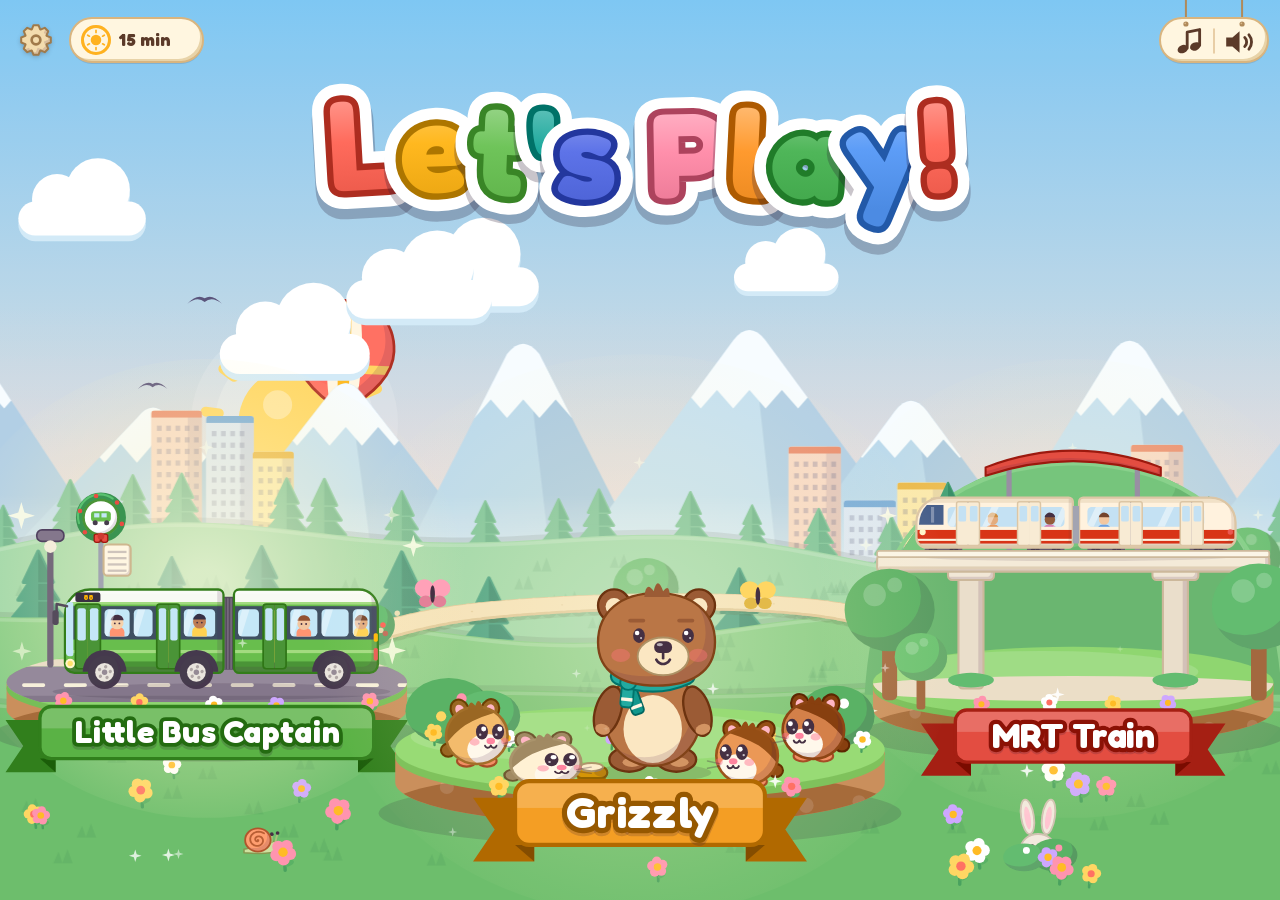
==== index.html @ 21681ef3 "Hub: version number and What's new in the grown-up settings, an Updating note while a new version do" ====
<!DOCTYPE html>
<html lang="en">
<head>
<meta charset="UTF-8">
<meta name="viewport" content="width=device-width, initial-scale=1, maximum-scale=1, user-scalable=no, viewport-fit=cover">
<title>Let's Play!</title>
<meta name="theme-color" content="#4fb1ea">
<meta name="apple-mobile-web-app-capable" content="yes">
<meta name="mobile-web-app-capable" content="yes">
<meta name="apple-mobile-web-app-title" content="Let's Play">
<link rel="icon" href="icons/favicon-32.png">
<link rel="apple-touch-icon" href="icons/apple-touch-icon.png">
<link rel="manifest" href="manifest.webmanifest">
<style>
  /* Fredoka (c) The Fredoka Project Authors, SIL Open Font License 1.1 (https://openfontlicense.org). Latin subset, built in so the hub needs no other files. */
  @font-face { font-family: "Fredoka"; font-weight: 300 700; font-style: normal; font-display: block; src: url([data-uri]) format("woff2"); }
  :root {
    color-scheme: light;
    --sat: env(safe-area-inset-top, 0px); --sar: env(safe-area-inset-right, 0px);
    --sab: env(safe-area-inset-bottom, 0px); --sal: env(safe-area-inset-left, 0px);
  }
  html, body {
    margin: 0; padding: 0; width: 100%; height: 100%;
    background: #2a2150; overflow: hidden;
    touch-action: none; overscroll-behavior: none;
    -webkit-user-select: none; user-select: none; -webkit-touch-callout: none;
    -webkit-tap-highlight-color: transparent;
    font-family: "Fredoka", ui-rounded, "Arial Rounded MT Bold", "Trebuchet MS", system-ui, sans-serif;
  }
  #hub { position: fixed; left: 0; top: 0; width: 100%; height: 100%; display: block; z-index: 2; }
  #safe { position: fixed; visibility: hidden; pointer-events: none;
    top: var(--sat); right: var(--sar); bottom: var(--sab); left: var(--sal); }
  iframe.game { position: fixed; left: 0; top: 0; width: 100%; height: 100%; border: 0; margin: 0; padding: 0;
    z-index: 1; background: #2a2150; display: block; }
  /* MRT is edge-to-edge DOM, and WebKit doesn't pass the safe areas into frames, so its frame sits inside
     them (nothing under the notch or the home indicator); the strips show MRT's own colours (paintFrameBg).
     Bus and Grizzly letterbox their own canvas, so they keep the whole screen. */
  iframe.game.inset { left: var(--sal); top: var(--sat); background: transparent;
    width: calc(100% - var(--sal) - var(--sar)); height: calc(100% - var(--sat) - var(--sab)); }
  body.playing #hub { display: none; }
  body.covering #hub { pointer-events: auto; }
  /* MRT's start-screen dock carried on into the safe-area strips beside and under it (paintFrameBg) */
  .strip { position: fixed; z-index: 0; pointer-events: none; display: none; }
  #fontwarm { position: absolute; left: -999px; top: -999px; font: 600 20px Fredoka; }
  /* Version pop-ups and "What's new": paper cards in the hub's cream, over the launcher only */
  .vcard { position: fixed; z-index: 6; left: 50%; top: 50%; transform: translate(-50%, -50%);
    width: min(440px, calc(100% - 32px - var(--sal) - var(--sar))); max-height: calc(100% - 32px - var(--sat) - var(--sab));
    box-sizing: border-box; display: flex; flex-direction: column; padding: 22px 22px 18px;
    background: #fff6e0; border: 3px solid #e2c08d; border-radius: 28px; color: #3a2a3c;
    box-shadow: 0 8px 0 #d9b57f, 0 14px 30px rgba(28,20,52,.35); }
  .vcard[hidden], .vback[hidden], #updToast[hidden] { display: none; }
  .vback { position: fixed; inset: 0; z-index: 5; background: rgba(28,20,52,.55); }
  .vcard h2 { margin: 0 34px 4px; text-align: center; font-size: 28px; font-weight: 700; color: #9b6238; line-height: 1.15; }
  .vcard .vsub { text-align: center; font-size: 17px; color: #a9875a; margin-bottom: 10px; }
  .vcard ul { margin: 6px 0 0; padding: 0 0 0 4px; list-style: none; font-size: 18px; line-height: 1.3; }
  .vcard li { position: relative; padding-left: 24px; margin: 7px 0; }
  .vcard li::before { content: ''; position: absolute; left: 4px; top: .42em; width: 10px; height: 10px; border-radius: 50%; background: #f5b83d; }
  .vlist { overflow-y: auto; touch-action: pan-y; -webkit-overflow-scrolling: touch; overscroll-behavior: contain;
    background: #fff; border: 2px solid #ecd6ad; border-radius: 18px; padding: 4px 16px 12px; margin: 6px 0 2px; }
  .vlist h3 { margin: 14px 0 0; font-size: 20px; font-weight: 700; color: #9b6238; }
  .vlist h3 small { font-size: 15px; font-weight: 600; color: #a9875a; margin-left: 8px; }
  .vlist h3 .vnow { display: inline-block; font-size: 13px; font-weight: 700; color: #fff; background: #4fb659;
    border-radius: 10px; padding: 1px 8px; margin-left: 8px; vertical-align: 2px; }
  .vbtns { display: flex; justify-content: center; gap: 12px; margin-top: 16px; flex-wrap: wrap; }
  .vbtn { font: 700 22px "Fredoka", ui-rounded, system-ui, sans-serif; color: #fff; border: 0; border-radius: 22px;
    min-width: 130px; height: 54px; padding: 0 22px; box-sizing: border-box; background: #4fb659; box-shadow: 0 6px 0 #33853c; cursor: pointer;
    text-shadow: 0 2px 0 rgba(0,0,0,.18); margin-bottom: 6px; }
  .vbtn:active { transform: translateY(4px); box-shadow: 0 2px 0 #33853c; }
  .vbtn.soft { background: #cdb48a; box-shadow: 0 6px 0 #9f8659; }
  .vbtn.soft:active { box-shadow: 0 2px 0 #9f8659; }
  .vx { position: absolute; right: 14px; top: 14px; width: 44px; height: 44px; border-radius: 50%; border: 2.5px solid #e2c08d;
    background: #fdebc8; cursor: pointer; padding: 0; }
  .vx::before, .vx::after { content: ''; position: absolute; left: 12px; top: 18.5px; width: 16px; height: 3.5px; border-radius: 2px;
    background: #3a2a3c; transform: rotate(45deg); }
  .vx::after { transform: rotate(-45deg); }
  #updToast { position: fixed; z-index: 6; left: calc(var(--sal) + 14px); bottom: calc(var(--sab) + 14px);
    display: flex; align-items: center; gap: 10px; padding: 10px 20px 10px 14px; border-radius: 26px;
    background: #fff6e0; border: 2.5px solid #d9b57f; box-shadow: 0 5px 0 #e8d3a8, 0 10px 20px rgba(28,20,52,.25);
    font-size: 19px; font-weight: 600; color: #3a2a3c; pointer-events: none; white-space: nowrap; }
  #updToast .spin { width: 22px; height: 22px; border-radius: 50%; border: 4px solid #f5d79a; border-top-color: #f39a1e;
    box-sizing: border-box; animation: vspin 0.9s linear infinite; }
  #updToast.done .spin { animation: none; border-color: #4fb659; background: #4fb659; }
  @media (max-height: 520px) {                       /* phones held sideways: keep the list tall enough to read */
    .vcard { padding: 12px 18px 8px; border-radius: 22px; }
    #news { width: min(620px, calc(100% - 32px - var(--sal) - var(--sar))); }
    .vcard h2 { font-size: 22px; } .vcard .vsub { font-size: 14px; margin-bottom: 4px; }
    .vcard ul { font-size: 16px; } .vcard li { margin: 4px 0; }
    .vbtns { margin-top: 8px; } .vbtn { height: 46px; font-size: 19px; }
    .vx { right: 10px; top: 8px; }
  }
  @keyframes vspin { to { transform: rotate(360deg); } }
  @media (prefers-reduced-motion: reduce) { #updToast .spin { animation-duration: 3s; } }
</style>
</head>
<body>
<canvas id="hub"></canvas>
<div id="safe"></div>
<div id="frameDock" class="strip"></div><div id="frameDeck" class="strip"></div>
<div id="fontwarm">Let's Play 0123456789</div>
<div id="vback" class="vback" hidden></div>
<div id="news" class="vcard" role="dialog" aria-label="What's new" hidden>
  <button class="vx" id="newsX" aria-label="Close"></button>
  <h2>What's new</h2><div class="vsub" id="newsSub"></div>
  <div class="vlist" id="newsList"></div>
  <div class="vbtns"><button class="vbtn" id="newsDone">Done</button></div>
</div>
<div id="updPop" class="vcard" role="dialog" hidden>
  <h2 id="updTitle"></h2><div class="vsub" id="updSub"></div>
  <ul id="updList"></ul>
  <div class="vbtns" id="updBtns"></div>
</div>
<div id="updToast" hidden><span class="spin"></span><span id="updText">Updating…</span></div>
<script>
(() => {
  'use strict';

  // =====================================================================
  //  The hub: one storybook world with three places to tap, one for each game.
  //  Logical units are CSS pixels; the canvas is drawn at devicePixelRatio.
  // =====================================================================
  const canvas = document.getElementById('hub');
  let ctx = canvas.getContext('2d');
  let W = 1024, H = 768, DPR = 1;
  const SAFE = { t: 0, r: 0, b: 0, l: 0 };
  if (document.fonts && document.fonts.load) { document.fonts.load('600 20px Fredoka'); document.fonts.load('700 20px Fredoka'); }

  const GAMES = {
    bus:     { key: 'bus',     url: 'games/bus3d/index.html',   name: 'Little Bus Captain',  say: 'Little Bus Captain!',  color: '#4fae3e' },
    grizzly: { key: 'grizzly', url: 'games/grizzly/index.html', name: 'Grizzly',    say: 'Grizzly and the Lemmings!', color: '#f39a1e' },
    mrt:     { key: 'mrt',     url: 'games/mrt/index.html',     name: 'MRT Train',  say: 'MRT Math Express!',        color: '#e0473a' },
  };
  const ORDER = ['bus', 'grizzly', 'mrt'];

  // ---- The app's version (the same number as VERSION in sw.js) and a short "What's new" for grown-ups,
  //      newest first. Shown in the grown-up settings, and after an update. Plain words, no jargon. ----
  const APP_VERSION = 15;
  const CHANGELOG = [
    { v: 15, date: '26 Nov 2026', items: [
      'Hands-on counting: tap friends onto the bus, drag bags, teddies and cars, and aim the fire hose at the windows',
      'A much nicer water spray for the fire engine',
      'Friends playing together see the ride you really drive, share the same weather and meet up at nearby stops',
      'A warmer, slower storyteller voice',
      'Parking at a stop never needs reversing',
      'A brighter, moonlit night',
      'Coins come a little slower, and rides can be bought in any order',
      'This version number and "What\'s new" in the grown-up settings',
    ] },
    { v: 14, date: '26 Nov 2026', items: [
      'A prettier town: hills and clouds on the horizon, flowers, a sparkling sea and headlights at night',
      'The bus starts in the depot car park between the parked buses',
      'Sums get easier or harder to suit your child',
      'Save up for a wished-for ride',
    ] },
    { v: 13, date: '26 Nov 2026', items: [
      'Smoother on older iPads',
      'Fewer buttons while driving, more road to see',
      'Every vehicle has its own places to go',
      'The lane helper is on from the start',
    ] },
    { v: 12, date: '25 Nov 2026', items: [
      'Five new rides: taxi, fire engine, ambulance, ice cream van and tow truck',
      'Steering wheel driving, a stop about every 7 seconds',
      'Play in the same town as other children, automatically',
    ] },
    { v: 10, date: '25 Nov 2026', items: [
      'A bigger town with an airport, a beach and a bus depot',
      'Special trips, passenger friends, a bus wash and Christmas decorations',
      'A home screen and a garage with parts to buy',
    ] },
    { v: 5, date: '25 Nov 2026', items: ['Little Bus Captain, the new 3D bus game, replaces the old bus game'] },
    { v: 4, date: '22 Nov 2026', items: ['One sound and music switch for all the games'] },
    { v: 3, date: '18 Nov 2026', items: ['Daily play time starts at 15 minutes'] },
    { v: 2, date: '18 Nov 2026', items: ['Works offline from the Home Screen', 'Wakes up by itself in the morning'] },
  ];

  const rand = (a, b) => a + Math.random() * (b - a);
  const randInt = (a, b) => a + Math.floor(Math.random() * (b - a + 1));
  const clamp01 = v => Math.max(0, Math.min(1, v));
  const clamp = (v, a, b) => Math.max(a, Math.min(b, v));
  const lerp = (a, b, t) => a + (b - a) * t;
  const easeOut = t => 1 - Math.pow(1 - clamp01(t), 3);
  const easeIn = t => Math.pow(clamp01(t), 3);
  const easeInOut = t => { t = clamp01(t); return t < 0.5 ? 4 * t * t * t : 1 - Math.pow(-2 * t + 2, 3) / 2; };
  const hash = n => { const s = Math.sin(n * 127.1 + 11.7) * 43758.5453; return s - Math.floor(s); };

  // ---- storage, always wrapped: the hub must work without it ----
  function load(key, fallback) {
    try { const v = localStorage.getItem(key); return v == null ? fallback : JSON.parse(v); } catch (e) { return fallback; }
  }
  function save(key, value) { try { localStorage.setItem(key, JSON.stringify(value)); } catch (e) { /* ignore */ } }

  // =====================================================================
  //  Play time (set by a grown-up). Keys: hub-limit (minutes, 0 = off), hub-play {day, used, extra}.
  // =====================================================================
  const DEFAULT_LIMIT = 15, LIMIT_CHOICES = [0, 10, 15, 20, 30], FORCE_SLEEP_AFTER = 180;
  const dayKey = () => { const d = new Date(); return `${d.getFullYear()}-${d.getMonth() + 1}-${d.getDate()}`; };
  const playTime = {
    limit: DEFAULT_LIMIT,
    rec: { day: dayKey(), used: 0, extra: 0 },
    init() {
      const l = Number(load('hub-limit', DEFAULT_LIMIT));
      this.limit = LIMIT_CHOICES.includes(l) ? l : DEFAULT_LIMIT;
      const r = load('hub-play', null);
      if (r && typeof r === 'object' && r.day === dayKey()) {
        this.rec = { day: r.day, used: Math.max(0, Math.floor(Number(r.used) || 0)), extra: Math.max(0, Number(r.extra) || 0) };
      }
    },
    today() {                                        // a new day starts fresh
      if (this.rec.day !== dayKey()) { this.rec = { day: dayKey(), used: 0, extra: 0 }; this.save(); }
      return this.rec;
    },
    save() { save('hub-play', this.rec); },
    used() { return this.today().used; },
    total() { return (this.limit + this.today().extra) * 60; },
    left() { return this.limit ? Math.max(0, this.total() - this.used()) : Infinity; },   // never below zero, even after a lower limit
    share() { return this.limit ? clamp01(this.used() / Math.max(1, this.total())) : 0; },
    tick() { this.today().used += 1; this.save(); },
    setLimit(m) { this.limit = m; save('hub-limit', m); },
    addMinutes(m) { const r = this.today(); if (this.limit && r.used > this.total()) r.used = this.total(); r.extra += m; this.save(); },
    reload() {
      const l = Number(load('hub-limit', this.limit));
      if (LIMIT_CHOICES.includes(l)) this.limit = l;
      const r = load('hub-play', null);
      if (r && typeof r === 'object' && r.day === dayKey()) this.rec = { day: r.day, used: Math.max(0, Math.floor(Number(r.used) || 0)), extra: Math.max(0, Number(r.extra) || 0) };
    },
    resetToday() { this.rec = { day: dayKey(), used: 0, extra: 0 }; this.save(); },
    message() {
      const left = this.left();
      return { hub: 'time', limit: this.limit, left: this.limit ? Math.max(0, left) : null, used: this.used(), share: this.share(), mute: muted, music: musicOn };
    },
  };
  playTime.init();

  // Stars shown on each place: read same-origin storage when we can, or remember {hub:'stars'} messages.
  const starsFromGame = load('hub-stars', {}) || {};
  function starsFor(key) {
    let n = Number(starsFromGame[key]) || 0;
    try {
      if (key === 'grizzly') {
        const s = JSON.parse(localStorage.getItem('grizzly-stars') || '{}') || {};
        let sum = 0; for (const k in s) sum += Number(s[k]) || 0;
        n = Math.max(n, sum);
      } else if (key === 'mrt') {
        const b = JSON.parse(localStorage.getItem('mrtBadges') || '{}') || {};
        n = Math.max(n, Object.keys(b).length);
      }
    } catch (e) { /* storage blocked or other origin */ }
    return n;
  }
  let starCache = {}, starCacheT = -1;

  // =====================================================================
  //  Sound, music and voice (all synthesised; nothing to download)
  // =====================================================================
  let audio = null, muted = !!load('hub-mute', false), musicOn = load('hub-music', true) !== false;
  // The one shared sound setting: mute = all sound off, music = music on. The games' own buttons change
  // it too ({hub:'sound'}); every change is saved and sent to the open game straight away.
  function setSound(m, mu, fromGame) {
    m = !!m; mu = !!mu;
    const changed = m !== muted || mu !== musicOn;
    if (m !== muted) { muted = m; save('hub-mute', muted); if (muted) hush(); }
    if (mu !== musicOn) { musicOn = mu; save('hub-music', musicOn); }
    if (changed || fromGame) sendTime();
  }
  function silentWavURL() {
    const n = 800, buf = new Uint8Array(44 + n), dv = new DataView(buf.buffer);
    const put = (o, s) => { for (let i = 0; i < s.length; i++) buf[o + i] = s.charCodeAt(i); };
    put(0, 'RIFF'); dv.setUint32(4, 36 + n, true); put(8, 'WAVE'); put(12, 'fmt ');
    dv.setUint32(16, 16, true); dv.setUint16(20, 1, true); dv.setUint16(22, 1, true);
    dv.setUint32(24, 8000, true); dv.setUint32(28, 8000, true); dv.setUint16(32, 1, true); dv.setUint16(34, 8, true);
    put(36, 'data'); dv.setUint32(40, n, true); buf.fill(128, 44);
    let bin = ''; for (const c of buf) bin += String.fromCharCode(c);
    return 'data:audio/wav;base64,' + btoa(bin);
  }
  let htmlAudioUnlocked = false, speechUnlocked = false;
  // Runs on every real tap and key press. iPads and iPhones only let sound start inside a gesture
  // (a finger lifting counts), and treat the page as a media player with audioSession 'playback'.
  function initAudio(gestureEnd = false) {
    if (gestureEnd) musicHold = false;
    try { if (navigator.audioSession && navigator.audioSession.type !== 'playback') navigator.audioSession.type = 'playback'; } catch (e) { /* ignore */ }
    if (!audio) { try { audio = new (window.AudioContext || window.webkitAudioContext)(); } catch (e) { audio = null; } }
    if (audio && audio.state !== 'running') {
      try { const r = audio.resume(); if (r) r.catch(() => {}); } catch (e) { /* ignore */ }
      try { const src = audio.createBufferSource(); src.buffer = audio.createBuffer(1, 1, 22050); src.connect(audio.destination); src.start(0); } catch (e) { /* ignore */ }
    }
    if (!htmlAudioUnlocked) {
      try {
        const el = new Audio(silentWavURL()); el.setAttribute('playsinline', '');
        const r = el.play(); if (r) r.then(() => { htmlAudioUnlocked = true; }).catch(() => {});
      } catch (e) { /* ignore */ }
    }
    if (gestureEnd && !speechUnlocked && window.speechSynthesis && !muted) {
      speechUnlocked = true;
      try { const u = new SpeechSynthesisUtterance(' '); u.volume = 0; window.speechSynthesis.speak(u); } catch (e) { /* ignore */ }
    }
  }
  let lastSay = -1e9;                                // performance.now() of the last line we spoke
  function say(words, queue = false) {
    if (muted || !window.speechSynthesis) return;
    lastSay = performance.now();
    try {
      try { window.speechSynthesis.resume(); } catch (e) { /* ignore */ }   // iOS can leave speech paused after a call or a lock
      if (!queue) window.speechSynthesis.cancel();
      const u = new SpeechSynthesisUtterance(words); u.rate = 0.95; u.pitch = 1.2;
      window.speechSynthesis.speak(u);
    } catch (e) { /* no voice */ }
  }
  function hush() { try { if (window.speechSynthesis) window.speechSynthesis.cancel(); } catch (e) { /* ignore */ } }
  function tone(freq, dur, type = 'sine', vol = 0.15, slide = 0, delay = 0) {
    if (!audio || muted || audio.state !== 'running') return;
    const t = audio.currentTime + delay;
    const o = audio.createOscillator(), g = audio.createGain();
    o.type = type; o.frequency.setValueAtTime(freq, t);
    if (slide) o.frequency.exponentialRampToValueAtTime(Math.max(40, freq + slide), t + dur);
    g.gain.setValueAtTime(0.0001, t); g.gain.exponentialRampToValueAtTime(vol, t + 0.012);
    g.gain.exponentialRampToValueAtTime(0.001, t + dur);
    o.connect(g).connect(audio.destination);
    o.start(t); o.stop(t + dur + 0.03);
  }
  const sfx = {
    click: () => tone(560, 0.08, 'triangle', 0.12),
    bus: () => { tone(415, 0.16, 'square', 0.06, 0, 0); tone(415, 0.22, 'square', 0.06, 0, 0.2); tone(207, 0.38, 'triangle', 0.1, 0, 0); },
    grizzly: () => { tone(190, 0.32, 'square', 0.05, 420); for (let i = 0; i < 4; i++) tone(880 + i * 90, 0.08, 'sine', 0.07, 0, 0.18 + i * 0.07); },
    mrt: () => { tone(260, 0.55, 'triangle', 0.08, 380); tone(988, 0.5, 'sine', 0.08, 0, 0.32); tone(1319, 0.7, 'sine', 0.07, 0, 0.5); },
    whoosh: () => { tone(240, 0.6, 'sine', 0.09, 900); tone(480, 0.5, 'triangle', 0.04, 1200, 0.05); },
    magic: () => [784, 988, 1175, 1568].forEach((f, i) => tone(f, 0.35, 'sine', 0.07, 0, i * 0.07)),
    nope: () => { tone(300, 0.16, 'sine', 0.12, -60); tone(240, 0.22, 'sine', 0.1, -50, 0.15); },
    yay: () => [659, 784, 1047].forEach((f, i) => tone(f, 0.18, 'triangle', 0.13, 0, i * 0.1)),
    shh: () => { tone(523, 0.5, 'sine', 0.06, -120); tone(392, 0.7, 'sine', 0.05, -80, 0.25); },
    pop: () => tone(420, 0.09, 'sine', 0.09, 340),
  };
  // Original tunes. melody: MIDI notes, 8 steps per bar (0 = rest); bass: chord root per bar.
  const SONGS = {
    // a gentle storybook stroll. F C Dm Bb | F C Bb C
    hub: { bpm: 100, lead: 'triangle', vol: 0.085, len: 1.7, bassEvery: 2, bass: [53, 48, 50, 46, 53, 48, 46, 48], melody: [
      72, 0, 69, 72, 77, 0, 76, 74,    72, 0, 67, 0, 72, 74, 76, 0,
      74, 0, 69, 74, 77, 0, 74, 0,     70, 72, 74, 0, 72, 0, 70, 69,
      69, 72, 77, 0, 81, 0, 79, 77,    76, 0, 72, 0, 79, 0, 76, 0,
      74, 0, 77, 0, 76, 74, 72, 70,    69, 0, 67, 0, 65, 0, 0, 0] },
    // a slow lullaby for bedtime. C G Am F | C G F C
    sleep: { bpm: 64, lead: 'sine', vol: 0.09, len: 3.4, bassEvery: 4, bass: [48, 55, 57, 53, 48, 55, 53, 48], melody: [
      76, 0, 0, 0, 72, 0, 74, 0,       71, 0, 0, 0, 67, 0, 0, 0,
      72, 0, 0, 0, 69, 0, 72, 0,       77, 0, 0, 0, 76, 0, 74, 0,
      76, 0, 0, 0, 79, 0, 76, 0,       74, 0, 0, 0, 71, 0, 74, 0,
      72, 0, 0, 0, 69, 0, 71, 0,       72, 0, 0, 0, 0, 0, 0, 0] },
  };
  const midi = n => 440 * Math.pow(2, (n - 69) / 12);
  let musicHold = false;                             // music waits for the next real tap (after a quiet wake)
  let musicGain = null, musicNext = 0, musicStep = 0, musicLevel = -1, songKey = 'hub', playingKey = null;
  function musicNote(freq, t, dur, type, vol) {
    const o = audio.createOscillator(), g = audio.createGain();
    o.type = type; o.frequency.value = freq;
    g.gain.setValueAtTime(0.0001, t); g.gain.exponentialRampToValueAtTime(vol, t + 0.02);
    g.gain.exponentialRampToValueAtTime(0.0001, t + dur);
    o.connect(g).connect(musicGain); o.start(t); o.stop(t + dur + 0.05);
  }
  function updateMusic() {
    if (!audio || audio.state !== 'running') return;
    if (!musicGain) { musicGain = audio.createGain(); musicGain.gain.value = 0; musicGain.connect(audio.destination); }
    // ducked while a line is spoken; iOS can leave 'speaking' stuck on, so never for more than 15 s after one
    const speaking = !!(window.speechSynthesis && window.speechSynthesis.speaking) && performance.now() - lastSay < 15000;
    const away = state.screen === 'game' || state.screen === 'opening' || state.screen === 'closing' || document.hidden;
    const level = muted || !musicOn || away || musicHold ? 0 : speaking ? 0.3 : 1;
    if (level !== musicLevel) { musicLevel = level; musicGain.gain.setTargetAtTime(level * 0.5, audio.currentTime, level ? 0.15 : 0.05); }
    if (level === 0) { musicNext = 0; return; }
    const now = audio.currentTime;
    if (musicNext < now) musicNext = now + 0.05;
    if (playingKey !== songKey) { playingKey = songKey; musicStep = 0; }
    const song = SONGS[songKey], step = 60 / song.bpm / 2;
    while (musicNext < now + 0.25) {
      const s = musicStep % song.melody.length, bar = Math.floor(s / 8), beat = s % 8, note = song.melody[s];
      if (note) musicNote(midi(note), musicNext, step * song.len, song.lead, song.vol);
      if (beat % song.bassEvery === 0) {
        const fifth = song.bassEvery === 2 ? beat % 4 === 2 : beat === 4;
        let bn = song.bass[bar] + (fifth ? 7 : 0);
        if (midi(bn) < 130) bn += 12;               // phone speakers don't play below ~130 Hz
        musicNote(midi(bn), musicNext, step * song.bassEvery * 0.9, 'sine', 0.12);
      }
      musicNext += step; musicStep++;
    }
  }

  // =====================================================================
  //  Art kit: the paper-cut storybook look (shared with Grizzly and the Lemmings)
  // =====================================================================
  let time = 0;
  const FONT = '"Fredoka", ui-rounded, "Arial Rounded MT Bold", "Trebuchet MS", system-ui, sans-serif';
  const P = {
    ink: '#3a2a3c', cream: '#fff6e0', paper: '#fdebc8', tan: '#e2c08d',
    honey: '#ffb81f', honeyLight: '#ffd45c', honeyDark: '#d98700',
    coral: '#ff6b5c', rose: '#ff8fab', teal: '#19a79b', mint: '#8fe0c4',
    leaf: '#6fc45a', grass: '#6cc45c', pine: '#2a8f6c', pineDark: '#1d7460',
    sky: '#63c2f0', berry: '#5d73e8', plum: '#8e62c8',
    wood: '#c58a55', woodDark: '#9b6238', woodLight: '#e2b07c',
    fur: '#b4703f', furDark: '#93552e', furLight: '#cf8f5c', belly: '#fbe6bf',
    shadow: 'rgba(40,24,48,.17)',
  };
  const INK = P.ink;
  const GLYPH = '#5b3a29';                                    // warm brown for the corner-button pictures
  const rgbCache = new Map(), toneCache = new Map();
  function rgbOf(c) {
    if (typeof c !== 'string' || c[0] !== '#') return null;
    let v = rgbCache.get(c);
    if (!v) {
      const h = c.length === 4 ? c[1] + c[1] + c[2] + c[2] + c[3] + c[3] : c.slice(1);
      const n = parseInt(h, 16);
      if (h.length !== 6 || isNaN(n)) return null;
      v = [(n >> 16) & 255, (n >> 8) & 255, n & 255]; rgbCache.set(c, v);
    }
    return v;
  }
  const hexOf = (r, g, b) => '#' + ((1 << 24) | (Math.round(r) << 16) | (Math.round(g) << 8) | Math.round(b)).toString(16).slice(1);
  function mixColor(a, b, t) {
    const x = rgbOf(a), y = rgbOf(b);
    if (!x || !y) return a;
    return hexOf(x[0] + (y[0] - x[0]) * t, x[1] + (y[1] - x[1]) * t, x[2] + (y[2] - x[2]) * t);
  }
  const light = (c, t = 0.3) => mixColor(c, '#ffffff', t);
  function dark(c, t = 0.3) {
    const key = c + t, hit = toneCache.get(key);
    if (hit) return hit;
    const v = rgbOf(c);
    if (!v) return c;
    const max = Math.max(v[0], v[1], v[2]), min = Math.min(v[0], v[1], v[2]);
    const sat = max ? (max - min) / max : 0;
    const sat2 = sat < 0.03 ? sat : Math.min(1, sat + t * 0.55), val2 = max * (1 - t);
    const out = v.map(ch => val2 * (1 - sat2) + val2 * sat2 * (max === min ? 1 : (ch - min) / (max - min)));
    const res = hexOf(out[0], out[1], out[2]); toneCache.set(key, res);
    return res;
  }
  function ell(x, y, rx, ry, rot = 0) { const p = new Path2D(); p.ellipse(x, y, Math.max(0, rx), Math.max(0, ry), rot, 0, Math.PI * 2); return p; }
  // r: a number, or [topLeft, topRight, bottomRight, bottomLeft]
  function rr(x, y, w, h, r) {
    const R = Array.isArray(r) ? r : [r, r, r, r];
    const m = Math.min(w / 2, h / 2), [a, b, c, d] = R.map(v => Math.max(0, Math.min(v, m)));
    const p = new Path2D();
    p.moveTo(x + a, y); p.arcTo(x + w, y, x + w, y + h, b); p.arcTo(x + w, y + h, x, y + h, c);
    p.arcTo(x, y + h, x, y, d); p.arcTo(x, y, x + w, y, a); p.closePath();
    return p;
  }
  let canShade = true;
  try { new Path2D().addPath(new Path2D(), new DOMMatrix([1, 0, 0, 1, 1, 1])); } catch (e) { canShade = false; }
  // Darken the lower-right edge of a shape: the light always comes from the top left of the screen.
  function shadeEdge(p, depth, color = 'rgba(60,20,70,.15)') {
    if (!depth || !canShade) return;
    let dx = -depth, dy = -depth;
    if (ctx.getTransform) {
      const t = ctx.getTransform(), det = t.a * t.d - t.b * t.c;
      if (!det) return;
      const k = -depth * Math.sqrt(Math.abs(det)) / DPR;
      dx = (t.d * k - t.c * k) / det; dy = (-t.b * k + t.a * k) / det;
    }
    const cut = new Path2D();
    cut.rect(-50000, -50000, 100000, 100000);
    cut.addPath(p, new DOMMatrix([1, 0, 0, 1, dx, dy]));
    ctx.save(); ctx.clip(p); ctx.fillStyle = color; ctx.fill(cut, 'evenodd'); ctx.restore();
  }
  function rimOf(p, color, w = 2.5) {
    if (!w) return;
    ctx.lineJoin = 'round'; ctx.lineWidth = w; ctx.strokeStyle = color; ctx.stroke(p);
  }
  function solid(p, fill, o = {}) {
    ctx.fillStyle = fill; ctx.fill(p);
    shadeEdge(p, o.depth === undefined ? 5 : o.depth);
    rimOf(p, o.rimColor || dark(fill, 0.34), o.rim === undefined ? 2.5 : o.rim);
  }
  function ellipse(x, y, rx, ry, color, rot = 0) {
    ctx.beginPath(); ctx.ellipse(x, y, Math.max(0, rx), Math.max(0, ry), rot, 0, Math.PI * 2); ctx.fillStyle = color; ctx.fill();
  }
  function circle(x, y, r, color) { ellipse(x, y, r, r, color); }
  function blinking(seed) { return ((time + seed * 1.37) % 3.7) < 0.13; }
  function inkLine(lw = 3) { ctx.lineWidth = lw; ctx.strokeStyle = INK; ctx.lineCap = 'round'; ctx.lineJoin = 'round'; }
  function panel(x, y, w, h, r, fill = P.cream, o = {}) {
    const d = o.depth === undefined ? 5 : o.depth;
    if (o.shadow !== false) { ctx.fillStyle = P.shadow; ctx.fill(rr(x, y + d + 4, w, h, r)); }
    if (d) { ctx.fillStyle = o.edge || dark(fill, 0.3); ctx.fill(rr(x, y + d, w, h, r)); }
    const p = rr(x, y, w, h, r);
    ctx.fillStyle = fill; ctx.fill(p);
    rimOf(p, o.rimColor || dark(fill, 0.3), o.rim === undefined ? 3 : o.rim);
    return p;
  }
  // A ribbon banner with folded tails, centred on (cx, cy).
  function ribbon(cx, cy, w, h, color) {
    const d = dark(color, 0.3), t = h * 0.62;
    [-1, 1].forEach(s => {
      const x0 = cx + s * (w / 2 - h * 0.3);
      const tail = new Path2D();
      tail.moveTo(x0, cy - h / 2 + h * 0.26); tail.lineTo(x0 + s * (t + h * 0.34), cy - h / 2 + h * 0.26);
      tail.lineTo(x0 + s * t, cy + h * 0.26); tail.lineTo(x0 + s * (t + h * 0.34), cy + h / 2 + h * 0.26); tail.lineTo(x0, cy + h / 2 + h * 0.26);
      tail.closePath(); ctx.fillStyle = d; ctx.fill(tail);
      const fold = new Path2D();
      fold.moveTo(x0, cy + h / 2); fold.lineTo(x0 + s * h * 0.3, cy + h / 2); fold.lineTo(x0, cy + h / 2 + h * 0.26); fold.closePath();
      ctx.fillStyle = dark(color, 0.5); ctx.fill(fold);
    });
    const band = rr(cx - w / 2, cy - h / 2, w, h, h * 0.22);
    ctx.fillStyle = color; ctx.fill(band);
    ctx.save(); ctx.clip(band); ctx.fillStyle = 'rgba(255,255,255,.18)'; ctx.fillRect(cx - w / 2, cy - h / 2, w, h * 0.42); ctx.restore();
    rimOf(band, d, Math.max(2, h * 0.065));
  }
  function text(str, x, y, size, color = '#fff', stroke = INK, align = 'center', weight = 600) {
    ctx.font = `${weight} ${size}px ${FONT}`;
    ctx.textAlign = align; ctx.textBaseline = 'middle';
    if (stroke) {
      const lw = Math.max(3, size / 4.2);
      ctx.lineJoin = 'round'; ctx.lineWidth = lw;
      ctx.strokeStyle = 'rgba(40,24,48,.2)'; ctx.strokeText(str, x, y + Math.max(1.5, size * 0.07));
      ctx.strokeStyle = stroke; ctx.strokeText(str, x, y);
    }
    ctx.fillStyle = color; ctx.fillText(str, x, y);
  }
  function starPath(x, y, r) {
    const p = new Path2D();
    for (let i = 0; i < 10; i++) {
      const a = i / 10 * Math.PI * 2 - Math.PI / 2, q = i % 2 ? r * 0.52 : r;
      p.lineTo(x + Math.cos(a) * q, y + Math.sin(a) * q);
    }
    p.closePath(); return p;
  }
  function drawStar(x, y, r, color) {
    const p = starPath(x, y, r);
    ctx.fillStyle = color;
    if (!rgbOf(color)) { ctx.fill(p); return; }
    ctx.lineJoin = 'round';
    if (r >= 9) { ctx.strokeStyle = dark(color, 0.3); ctx.lineWidth = r * 0.5; ctx.stroke(p); }
    ctx.strokeStyle = color; ctx.lineWidth = r * 0.22; ctx.stroke(p);
    ctx.fill(p);
    if (r >= 9) ellipse(x - r * 0.22, y - r * 0.2, r * 0.2, r * 0.11, 'rgba(255,255,255,.55)', -0.6);
  }
  function drawHeart(x, y, s, color) {
    const p = new Path2D();
    p.moveTo(x, y + s * 0.6);
    p.bezierCurveTo(x - s * 1.2, y - s * 0.2, x - s * 0.5, y - s * 1.1, x, y - s * 0.4);
    p.bezierCurveTo(x + s * 0.5, y - s * 1.1, x + s * 1.2, y - s * 0.2, x, y + s * 0.6);
    ctx.fillStyle = color; ctx.fill(p);
    ellipse(x - s * 0.32, y - s * 0.38, s * 0.2, s * 0.12, 'rgba(255,255,255,.5)', -0.7);
  }
  function drawSparkle(x, y, r, color) {
    ctx.beginPath();
    for (let i = 0; i < 8; i++) { const a = i / 8 * Math.PI * 2, q = i % 2 ? r * 0.32 : r; ctx.lineTo(x + Math.cos(a) * q, y + Math.sin(a) * q); }
    ctx.closePath(); ctx.fillStyle = color; ctx.fill();
  }
  function drawCloud(x, y, s) {
    ctx.save(); ctx.translate(x, y); ctx.scale(s, s);
    [['#cfe9f7', 0], ['#ffffff', -5]].forEach(([c, dy]) => {
      ctx.fillStyle = c; ctx.fill(rr(-56, -8 + dy, 112, 30, 15));
      circle(-22, -10 + dy, 22, c); circle(14, -18 + dy, 28, c);
    });
    ctx.restore();
  }
  function drawFir(x, baseY, s, c1 = P.pine, c2 = P.pineDark) {
    ctx.save(); ctx.translate(x, baseY); ctx.scale(s, s);
    ctx.fillStyle = P.woodDark; ctx.fill(rr(-5, -14, 10, 20, 3));
    ctx.lineJoin = 'round'; ctx.lineWidth = 5;
    for (let k = 0; k < 3; k++) {
      const w = 33 - k * 7, y0 = -12 - k * 23, h = 40;
      ctx.beginPath(); ctx.moveTo(0, y0 - h); ctx.lineTo(w, y0); ctx.lineTo(-w, y0); ctx.closePath();
      ctx.fillStyle = c1; ctx.strokeStyle = c1; ctx.fill(); ctx.stroke();
      ctx.beginPath(); ctx.moveTo(0, y0 - h); ctx.lineTo(w, y0); ctx.lineTo(0, y0); ctx.closePath();
      ctx.fillStyle = c2; ctx.fill();
    }
    ctx.restore();
  }
  function drawRoundTree(x, baseY, s, c) {
    ctx.save(); ctx.translate(x, baseY); ctx.scale(s, s);
    ctx.fillStyle = P.woodDark; ctx.fill(rr(-6, -40, 12, 46, 4));
    solid(ell(0, -66, 36, 33), c, { rim: 0, depth: 11 });
    circle(-12, -78, 9, light(c, 0.2)); circle(4, -86, 6, light(c, 0.2));
    ctx.restore();
  }
  function drawPeak(x, base, w, h, i) {
    const top = base - h, m = new Path2D();
    m.moveTo(x - w / 2, base + 18); m.lineTo(x - 14, top + 16); m.quadraticCurveTo(x, top - 2, x + 14, top + 16); m.lineTo(x + w / 2, base + 18); m.closePath();
    ctx.fillStyle = i % 2 ? '#b4d7ec' : '#bfdff1'; ctx.fill(m);
    ctx.save(); ctx.clip(m);
    ctx.fillStyle = 'rgba(70,110,160,.16)';
    ctx.beginPath(); ctx.moveTo(x, top - 10); ctx.lineTo(x + w / 2 + 10, base + 18); ctx.lineTo(x + 26, base + 18); ctx.closePath(); ctx.fill();
    ctx.fillStyle = '#f6fcff';
    const sy = top + h * 0.3;
    ctx.beginPath(); ctx.moveTo(x - w, top - 20); ctx.lineTo(x + w, top - 20); ctx.lineTo(x + w, sy);
    for (let k = 6; k >= -6; k--) ctx.lineTo(x + k * 14, sy + (k % 2 ? 12 : -4));
    ctx.lineTo(x - w, sy); ctx.closePath(); ctx.fill();
    ctx.restore();
  }

  // ---------------------------------------------------------------------
  //  Grizzly: a big-headed bear with a teal scarf (from Grizzly and the Lemmings).
  //  o = { pose: 'rest' | 'up' | 'dance' | 'sleep', squash, look, wave }
  // ---------------------------------------------------------------------
  function drawBear(x, groundY, scale = 1, o = {}) {
    const facing = o.facing || 1, dance = !!o.dance;
    const pose = o.pose || (dance ? 'dance' : o.happy ? 'up' : 'rest');
    const asleep = pose === 'sleep';
    const happy = !asleep && (o.happy || dance || pose === 'up' || pose === 'wave');
    const step = Math.sin(time * 10);
    const bob = dance ? Math.abs(step) * 6 : asleep ? Math.sin(time * 1.3) * 2 : Math.sin(time * 2.2) * 1.5;
    const f = dance ? (Math.sin(time * 4) > 0 ? 1 : -1) : facing;
    const sq = o.squash || 0;
    const MOUTH = '#8a2f45';
    ctx.save();
    ctx.translate(x, groundY); ctx.scale(scale, scale);
    ellipse(0, 3, 62, 10, P.shadow);
    ctx.scale(1 + sq, 1 - sq);
    [[-25, dance ? Math.max(0, step) : 0], [25, dance ? Math.max(0, -step) : 0]].forEach(([fx, up]) => {
      solid(ell(fx, -11 - up * 8, 21, 13), P.furDark, { depth: 0 });
      ellipse(fx + f * 3, -8 - up * 8, 10, 5, P.furLight);
    });
    ctx.translate(0, -bob);
    const body = ell(0, -55, 50, 50);
    ctx.fillStyle = P.fur; ctx.fill(body);
    ctx.save(); ctx.clip(body); ellipse(0, -44, 31, 36, P.belly); ctx.restore();
    shadeEdge(body, 9); rimOf(body, dark(P.fur, 0.34));
    const UP = Math.PI - 0.9, breathe = Math.sin(time * 2.2) * 0.05;
    let left = 0.32 + breathe, right = -0.32 - breathe;
    if (pose === 'up') { left = UP; right = -UP; }
    if (pose === 'wave') { right = -(Math.PI - 0.6) + Math.sin(time * 12) * 0.35; }
    if (pose === 'dance') { left = UP + Math.sin(time * 8) * 0.5; right = -UP + Math.sin(time * 8 + 1) * 0.5; }
    if (asleep) { left = 0.15; right = -0.15; }
    const arm = (side, a) => {
      ctx.save(); ctx.translate(side * 41, -84); ctx.rotate(a);
      solid(ell(0, 22, 13.5, 27), P.furDark, { depth: 0 });
      ellipse(0, 42, 8, 5.5, P.furLight);
      ctx.restore();
    };
    arm(-1, left); arm(1, right);
    const kx = -f * 26, swing = Math.sin(time * 2.6) * 0.06 + (dance ? step * 0.18 : 0);
    [[0.32 + swing, 34], [-0.12 + swing, 25]].forEach(([a, len], i) => {
      ctx.save(); ctx.translate(kx, -92); ctx.rotate(a * -f);
      const tail = rr(-6.5, 0, 13, len, 4);
      solid(tail, i ? P.teal : dark(P.teal, 0.12), { depth: 0, rim: 2 });
      ctx.fillStyle = P.cream; ctx.fillRect(-6, len - 10, 12, 3.5);
      ctx.restore();
    });
    ctx.lineCap = 'round';
    [[dark(P.teal, 0.34), 19], [P.teal, 14.5]].forEach(([c, w]) => {
      ctx.strokeStyle = c; ctx.lineWidth = w;
      ctx.beginPath(); ctx.moveTo(-36, -100); ctx.quadraticCurveTo(0, -84, 36, -100); ctx.stroke();
    });
    solid(ell(kx, -93, 8.5, 7.5), P.teal, { depth: 0, rim: 2 });
    const tilt = asleep ? Math.sin(time * 1.3) * 0.04 + 0.12 : 0;
    ctx.save(); ctx.translate(0, -100); ctx.rotate(tilt); ctx.translate(0, 100);
    const hx = f * 4, hy = -138;
    [-1, 1].forEach(side => {
      solid(ell(hx + side * 45, hy - 37, 17, 17), P.furDark, { depth: 0 });
      ellipse(hx + side * 45, hy - 36, 9, 9, P.belly);
    });
    const head = new Path2D();
    head.moveTo(hx, hy - 50);
    head.bezierCurveTo(hx + 38, hy - 50, hx + 62, hy - 30, hx + 62, hy + 2);
    head.bezierCurveTo(hx + 62, hy + 34, hx + 36, hy + 48, hx, hy + 48);
    head.bezierCurveTo(hx - 36, hy + 48, hx - 62, hy + 34, hx - 62, hy + 2);
    head.bezierCurveTo(hx - 62, hy - 30, hx - 38, hy - 50, hx, hy - 50);
    solid(head, P.fur, { depth: 10 });
    const tuft = new Path2D();
    tuft.moveTo(hx - 13, hy - 46); tuft.quadraticCurveTo(hx - 11, hy - 64, hx - 3, hy - 52);
    tuft.quadraticCurveTo(hx + 1, hy - 69, hx + 7, hy - 52); tuft.quadraticCurveTo(hx + 14, hy - 61, hx + 14, hy - 46);
    tuft.closePath(); ctx.fillStyle = P.furDark; ctx.fill(tuft);
    const mx = hx + f * 7, my = hy + 17;
    ellipse(hx - 41 + f * 3, hy + 16, 10, 7, 'rgba(255,110,120,.4)');
    ellipse(hx + 41 + f * 3, hy + 16, 10, 7, 'rgba(255,110,120,.4)');
    solid(ell(mx, my, 27, 20), P.belly, { depth: 0, rim: 2 });
    ctx.fillStyle = INK; ctx.fill(rr(mx - 9.5, my - 16, 19, 12.5, 6));
    ellipse(mx - 3.5, my - 12.5, 3.2, 1.8, 'rgba(255,255,255,.6)');
    const eyes = [hx - 26 + f * 5, hx + 26 + f * 5], ey = hy - 5, look = (o.look || 0) * 2.5;
    inkLine(4.2);
    if (asleep) {
      eyes.forEach(ex => { ctx.beginPath(); ctx.arc(ex, ey - 4, 7.5, 0.15 * Math.PI, 0.85 * Math.PI); ctx.stroke(); });
    } else if (happy) {
      eyes.forEach(ex => { ctx.beginPath(); ctx.arc(ex, ey + 4, 8, 1.12 * Math.PI, 1.88 * Math.PI); ctx.stroke(); });
    } else if (blinking(0.5)) {
      eyes.forEach(ex => { ctx.beginPath(); ctx.moveTo(ex - 6.5, ey); ctx.lineTo(ex + 6.5, ey); ctx.stroke(); });
    } else {
      eyes.forEach(ex => {
        ellipse(ex + look, ey, 6.2, 7.8, INK);
        circle(ex + look - 2, ey - 2.8, 2.4, '#fff');
        circle(ex + look + 2.2, ey + 2.6, 1.1, 'rgba(255,255,255,.7)');
      });
    }
    if (!asleep) {
      ctx.strokeStyle = P.furDark; ctx.lineWidth = 4; ctx.lineCap = 'round';
      eyes.forEach(ex => { const t2 = happy ? -1.5 : 0; ctx.beginPath(); ctx.moveTo(ex - 7, ey - 16 + t2); ctx.lineTo(ex + 7, ey - 16 - t2); ctx.stroke(); });
    }
    const ty = my + 3;
    inkLine(2.8);
    if (asleep) {
      ellipse(mx, ty + 3, 3.6, 4.6 + Math.sin(time * 1.3) * 0.8, MOUTH);
    } else if (happy) {
      const smile = new Path2D();
      smile.moveTo(mx - 11, ty - 1); smile.quadraticCurveTo(mx, ty + 2, mx + 11, ty - 1);
      smile.quadraticCurveTo(mx + 9, ty + 13, mx, ty + 13); smile.quadraticCurveTo(mx - 9, ty + 13, mx - 11, ty - 1);
      ctx.fillStyle = MOUTH; ctx.fill(smile);
      ctx.save(); ctx.clip(smile); ellipse(mx, ty + 13, 7, 5, '#ff7a8a'); ctx.restore();
    } else {
      ctx.beginPath(); ctx.moveTo(mx, ty - 6); ctx.lineTo(mx, ty - 1); ctx.stroke();
      ctx.beginPath(); ctx.arc(mx, ty - 3, 8, 0.14 * Math.PI, 0.86 * Math.PI); ctx.stroke();
    }
    if (asleep) {
      const cap = new Path2D();
      cap.moveTo(hx - 50, hy - 28); cap.quadraticCurveTo(hx - 20, hy - 84, hx + 22, hy - 76);
      cap.quadraticCurveTo(hx + 62, hy - 70, hx + 72, hy - 34); cap.quadraticCurveTo(hx + 44, hy - 52, hx + 48, hy - 26);
      cap.quadraticCurveTo(hx, hy - 52, hx - 50, hy - 28); cap.closePath();
      solid(cap, P.teal, { depth: 7 });
      ctx.lineCap = 'round';
      [[dark(P.cream, 0.3), 15], [P.cream, 11]].forEach(([c, w]) => {
        ctx.strokeStyle = c; ctx.lineWidth = w;
        ctx.beginPath(); ctx.moveTo(hx - 48, hy - 27); ctx.quadraticCurveTo(hx, hy - 51, hx + 48, hy - 27); ctx.stroke();
      });
      solid(ell(hx + 73, hy - 30, 10, 10), P.cream, { depth: 3, rim: 2 });
    }
    ctx.restore();
    ctx.restore();
  }

  // A lemming: a round fluffball with a darker cap of fur. m = { color, face, squash, seed, dir, hop }
  function drawLemming(m) {
    ctx.save();
    ctx.translate(m.x, m.y - (m.hop || 0));
    const sq = m.squash || 0;
    ctx.scale((m.dir || 1) * (1 + sq), 1 - sq);
    const coat = m.color || '#f2b866', cap = dark(coat, 0.4), rim = dark(coat, 0.36);
    const seed = m.seed || 0, face = m.face;
    [-7, 7].forEach(fx => solid(ell(fx, -2.5, 6.5, 3.8), '#f08a5d', { depth: 0, rim: 1.4 }));
    solid(ell(-19.5, -10, 5, 4.5), cap, { depth: 0, rim: 1.4 });
    const wiggle = Math.sin(time * 1.3 + seed) > 0.6 ? Math.sin(time * 14 + seed * 2) * 0.3 : 0;
    [[-10, -0.45 - wiggle], [8, 0.3 + wiggle]].forEach(([ex, a]) => {
      ctx.save(); ctx.translate(ex, -34); ctx.rotate(a);
      solid(ell(0, -4, 6, 7), cap, { depth: 0, rim: 1.4 });
      ellipse(0, -3.5, 3, 4, '#ffb3c1');
      ctx.restore();
    });
    const body = ell(0, -20, 21, 19.5);
    ctx.fillStyle = coat; ctx.fill(body);
    ctx.save(); ctx.clip(body);
    ctx.fillStyle = cap;
    ctx.beginPath(); ctx.moveTo(26, -46); ctx.lineTo(18, -37); ctx.quadraticCurveTo(3, -33.5, -8, -27);
    ctx.quadraticCurveTo(-18, -20, -25, -8); ctx.lineTo(-32, -8); ctx.lineTo(-32, -50); ctx.closePath(); ctx.fill();
    ellipse(6.5, -10.5, 13, 10.5, '#fff8ea');
    ctx.restore();
    shadeEdge(body, 4); rimOf(body, rim, 1.8);
    ctx.fillStyle = cap;
    ctx.beginPath(); ctx.moveTo(-6, -37.5); ctx.quadraticCurveTo(-5, -46, -1, -40); ctx.quadraticCurveTo(1, -47.5, 4.5, -38.5); ctx.closePath(); ctx.fill();
    if (m.wave) {                                                 // a little paw waving hello
      ctx.lineCap = 'round';
      const a = Math.sin(time * 14 + seed) * 6;
      [[rim, 7], [coat, 4.2]].forEach(([c, w]) => {
        ctx.strokeStyle = c; ctx.lineWidth = w; ctx.beginPath(); ctx.moveTo(19, -24); ctx.lineTo(25 + a * 0.3, -42 + Math.abs(a) * 0.2); ctx.stroke();
      });
    }
    const EYES = [3.5, 14.5], EY = -22.5;
    ellipse(-1.5, -15.5, 3.4, 2.5, 'rgba(255,105,135,.45)'); ellipse(19, -16, 2.4, 2.3, 'rgba(255,105,135,.45)');
    inkLine(2);
    if (face === 'happy') {
      EYES.forEach(ex => { ctx.beginPath(); ctx.arc(ex, EY + 3, 4.4, Math.PI * 1.12, Math.PI * 1.88); ctx.stroke(); });
    } else if (face === 'sleep') {
      EYES.forEach(ex => { ctx.beginPath(); ctx.arc(ex, EY - 1.5, 4.2, 0.15 * Math.PI, 0.85 * Math.PI); ctx.stroke(); });
    } else {
      EYES.forEach(ex => {
        if (blinking(seed)) { ctx.beginPath(); ctx.arc(ex, EY + 2.5, 4.2, Math.PI * 1.15, Math.PI * 1.85); ctx.stroke(); }
        else { ellipse(ex, EY, 4.1, 5.3, INK); circle(ex + 1.2, EY - 1.9, 1.7, '#fff'); circle(ex - 1.2, EY + 2, 0.8, 'rgba(255,255,255,.7)'); }
      });
    }
    ellipse(9.5, -16.2, 2.9, 2.2, '#ff7f9a');
    ctx.strokeStyle = 'rgba(58,42,60,.35)'; ctx.lineWidth = 1; ctx.lineCap = 'round';
    ctx.beginPath(); ctx.moveTo(18.5, -14.5); ctx.lineTo(27, -16.5); ctx.moveTo(18.5, -13); ctx.lineTo(27, -11.5); ctx.stroke();
    if (face === 'sleep') ellipse(9.5, -11.6, 1.6, 2, '#8a2f45');
    else if (face === 'happy') { ctx.fillStyle = '#8a2f45'; ctx.beginPath(); ctx.arc(9.5, -13, 3.2, 0, Math.PI); ctx.fill(); }
    else {
      inkLine(1.3);
      ctx.beginPath(); ctx.arc(7.5, -13.6, 2, 0.1 * Math.PI, 0.9 * Math.PI); ctx.stroke();
      ctx.beginPath(); ctx.arc(11.5, -13.6, 2, 0.1 * Math.PI, 0.9 * Math.PI); ctx.stroke();
    }
    ctx.restore();
  }
  function drawLemmingAt(x, y, scale, m = {}) {
    ctx.save(); ctx.translate(x, y); ctx.scale(scale, scale);
    drawLemming(Object.assign({ x: 0, y: 0, dir: 1, seed: x * 0.013 + y * 0.007 }, m));
    ctx.restore();
  }
  function drawHoneyPot(x, y, s) {
    ctx.save(); ctx.translate(x, y); ctx.scale(s, s);
    ellipse(0, 14, 18, 4, P.shadow);
    const pot = ell(0, 3, 16, 14);
    ctx.fillStyle = P.honey; ctx.fill(pot);
    ctx.save(); ctx.clip(pot);
    ctx.fillStyle = P.honeyLight;
    ctx.beginPath(); ctx.moveTo(-16, -12); ctx.lineTo(16, -12); ctx.lineTo(16, -5);
    ctx.quadraticCurveTo(11, -1, 8, -4); ctx.quadraticCurveTo(6, 6, 2, 3); ctx.quadraticCurveTo(0, -3, -3, -2);
    ctx.quadraticCurveTo(-6, 9, -10, 4); ctx.quadraticCurveTo(-12, -2, -16, -3); ctx.closePath(); ctx.fill();
    ctx.restore();
    shadeEdge(pot, 4); rimOf(pot, dark(P.honey, 0.36), 1.8);
    solid(rr(-13, -17, 26, 9, 4.5), dark(P.honey, 0.18), { depth: 0, rim: 1.8 });
    solid(ell(0, -17, 9.5, 3.4), P.paper, { depth: 0, rim: 1.6 });
    ellipse(-8, 0, 2.6, 4.4, 'rgba(255,255,255,.55)', 0.3);
    ctx.restore();
  }
  function drawFlower(x, y, s, col, i) {
    const sway = Math.sin(time * 1.6 + i * 1.9) * 2.2 * s;
    ctx.strokeStyle = '#3f9e58'; ctx.lineWidth = 2.5 * s; ctx.lineCap = 'round';
    ctx.beginPath(); ctx.moveTo(x, y); ctx.quadraticCurveTo(x, y - 7 * s, x + sway, y - 13 * s); ctx.stroke();
    ellipse(x + 3 * s, y - 5 * s, 3.6 * s, 1.8 * s, '#4fae5e', -0.5);
    for (let k = 0; k < 5; k++) {
      const a = k / 5 * Math.PI * 2 + i;
      circle(x + sway + Math.cos(a) * 5.2 * s, y - 13 * s + Math.sin(a) * 5.2 * s, 4.4 * s, col);
    }
    circle(x + sway, y - 13 * s, 3.4 * s, i % 4 === 1 ? P.coral : P.honey);
  }

  // =====================================================================
  //  The child's own bus from Little Bus Captain (its saved type, paint and number; the bendy green 88 when the
  //  save can't be read, e.g. from file://): bendy, double-decker or single-decker, front on the left.
  //  Local units: about 300 long, wheels on y = 0. o = { dist, kneel, door, lit, asleep, bob }
  // =====================================================================
  let BUS_G = '#5dbb46', BUS_GD = '#3f8f30', BUS_GL = '#9ad97a';
  const BUS_PAINTS = { green: '#5dbb46', red: '#ef5a4b', blue: '#3d8fe0', yellow: '#f5b83d', purple: '#8e62c8', pink: '#ff8fab' };
  // per type: body top, sections [x0, x1, front], the joint, windows (lower deck; upper deck), doors, wheels
  const SINGLE_WINS = [[-112, -88], [-84, -62], [-58, -36], [-32, -10], [-6, 16], [20, 36], [66, 92], [96, 122], [126, 142]];
  const BUS_TYPES = {
    bendy: { top: -96, sections: [[-150, 2, true], [12, 150, false]], joint: true, wins: [[-112, -88], [-84, -66], [-36, -6], [16, 36], [66, 92], [96, 122], [126, 142]], up: [], doors: [[-140, -116], [-62, -40], [40, 62]], wheels: [-112, -24, 108] },
    single: { top: -96, sections: [[-150, 150, true]], joint: false, wins: SINGLE_WINS, up: [], doors: [[-140, -116], [40, 62]], wheels: [-112, 108] },
    double: { top: -152, sections: [[-150, 150, true]], joint: false, wins: SINGLE_WINS, up: [[-136, -108], [-102, -74], [-68, -40], [-34, -6], [0, 28], [34, 62], [68, 96], [102, 130]], doors: [[-140, -116], [40, 62]], wheels: [-112, 108] },
  };
  let myBus = { type: 'bendy', no: '88' }, myBusKey = '';
  const busType = () => BUS_TYPES[myBus.type] || BUS_TYPES.bendy;
  // Read the bus from the game's save (same origin on https); a change repaints the bus's glow sprites.
  function refreshMyBus() {
    let sv = null;
    try { sv = JSON.parse(localStorage.getItem('bus3d.save') || 'null'); } catch (e) { sv = null; }
    const type = sv && BUS_TYPES[sv.busType] ? sv.busType : 'bendy';
    const col = (sv && BUS_PAINTS[sv.paint]) || BUS_PAINTS.green;
    const no = sv && /^[1-9][0-9]{0,2}$/.test(String(sv.routeNo)) ? String(sv.routeNo) : '88';
    const key = type + col + no;
    if (key === myBusKey) return false;
    myBusKey = key; myBus = { type, no };
    BUS_G = col; BUS_GD = col === '#5dbb46' ? '#3f8f30' : dark(col, 0.28); BUS_GL = col === '#5dbb46' ? '#9ad97a' : light(col, 0.4);
    if (typeof layerCache === 'object') for (const k in layerCache) if (/^busWin/.test(k)) delete layerCache[k];
    if (typeof GAME_CONFETTI === 'object') GAME_CONFETTI.bus = [BUS_G, BUS_GL, '#ffd23f', '#ffffff', BUS_GD];
    return true;
  }
  const SKIN = ['#f5cfa6', '#e0a878', '#b9784d', '#8a5634', '#f2c49b'];
  const HAIR = ['#3a2a3c', '#6b3e26', '#2b2b40', '#c98a3c', '#8a4b2a'];
  // Christmas (1 December to 6 January, the bus game's own date rule): a wreath on the bus stop, lights on its tree
  const isXmas = (d = new Date()) => d.getMonth() === 11 || (d.getMonth() === 0 && d.getDate() <= 6);
  let xmasNow = isXmas();
  setInterval(() => { xmasNow = isXmas(); }, 60000);
  function drawBusHero(o) {
    const T = busType(), top = T.top, bot = -16, wheelR = 16;
    const lit = o.lit || 0, asleep = !!o.asleep;
    const wheelA = (o.dist || 0) / wheelR;
    ellipse(0, 3, 162, 8, P.shadow);
    ctx.save();
    ctx.translate(0, (o.bob || 0) + (o.kneel || 0));
    // accordion joint (the bendy)
    if (T.joint) {
      const wob = Math.sin(time * 5) * (o.moving ? 1.4 : 0.3);
      const joint = rr(-2, top + 7, 16, bot - top - 10, 3);
      ctx.fillStyle = '#4c4658'; ctx.fill(joint);
      ctx.strokeStyle = '#6c6578'; ctx.lineWidth = 1.6;
      ctx.beginPath(); for (let x = 0; x <= 12; x += 3 + wob * 0.15) { ctx.moveTo(x, top + 9); ctx.lineTo(x, bot - 4); } ctx.stroke();
    }
    const band = lit ? mixColor('#34495a', '#5b5040', lit) : '#34495a';
    const section = (x0, x1, front) => {
      const p = rr(x0, top, x1 - x0, bot - top, front ? (x1 > 100 ? [24, 14, 8, 9] : [24, 5, 5, 9]) : [5, 18, 8, 5]);
      ctx.save(); ctx.clip(p);
      ctx.fillStyle = BUS_G; ctx.fillRect(x0, top, x1 - x0, bot - top);
      ctx.fillStyle = '#f7faf2'; ctx.fillRect(x0, top, x1 - x0, 12);
      ctx.fillStyle = BUS_GL; ctx.fillRect(x0, top + 12, x1 - x0, 2.5);
      if (T.up.length) { ctx.fillStyle = band; ctx.fillRect(x0, -140, x1 - x0, 32); ctx.fillStyle = BUS_GL; ctx.fillRect(x0, -100, x1 - x0, 3); }
      ctx.fillStyle = band; ctx.fillRect(x0, -80, x1 - x0, 32);
      ctx.fillStyle = BUS_GL; ctx.fillRect(x0, -38, x1 - x0, 3);
      ctx.fillStyle = BUS_GD; ctx.fillRect(x0, -27, x1 - x0, 12);
      ctx.fillStyle = 'rgba(255,255,255,.35)'; ctx.fillRect(x0, top + 2, x1 - x0, 2);
      ctx.restore();
      shadeEdge(p, 6); rimOf(p, dark(BUS_G, 0.36), 2.2);
    };
    T.sections.forEach(([x0, x1, front]) => section(x0, x1, front));
    // windows with passengers peeking out (the double-decker's upper deck too)
    const glass = lit ? mixColor('#bfe6f7', '#ffe9a8', lit) : '#bfe6f7';
    T.up.forEach(([a, b], i) => {
      const p = rr(a, -137, b - a, 26, 4);
      ctx.fillStyle = glass; ctx.fill(p);
      ctx.save(); ctx.clip(p);
      if (i % 3 === 1 && !asleep) { const hx = (a + b) / 2; ctx.fillStyle = ['#5d9de0', '#ff8f6b', '#ffcf4a'][i % 3]; ctx.fill(rr(hx - 7, -120, 14, 14, 5)); circle(hx, -124, 6.2, SKIN[(i + 2) % SKIN.length]); ctx.fillStyle = HAIR[(i + 1) % HAIR.length]; ctx.beginPath(); ctx.arc(hx, -125.5, 6.4, Math.PI * 1.05, Math.PI * 1.95); ctx.fill(); }
      ctx.fillStyle = 'rgba(255,255,255,.4)'; ctx.beginPath(); ctx.moveTo(a + 4, -137); ctx.lineTo(a + 11, -137); ctx.lineTo(a + 3, -111); ctx.lineTo(a - 4, -111); ctx.fill();
      ctx.restore();
    });
    T.wins.forEach(([a, b], i) => {
      const p = rr(a, -77, b - a, 26, 4);
      ctx.fillStyle = glass; ctx.fill(p);
      ctx.save(); ctx.clip(p);
      if (i % 2 === 0 && !asleep) {                                // a passenger
        const hx = (a + b) / 2, bob = Math.sin(time * 6 + i) * (o.moving ? 0.8 : 0.2);
        ctx.fillStyle = ['#ff8f6b', '#5d9de0', '#ffcf4a', '#b07ad6'][i % 4]; ctx.fill(rr(hx - 7, -60 + bob, 14, 14, 5));
        circle(hx, -64 + bob, 6.2, SKIN[i % SKIN.length]);
        ctx.fillStyle = HAIR[i % HAIR.length]; ctx.beginPath(); ctx.arc(hx, -65.5 + bob, 6.4, Math.PI * 1.05, Math.PI * 1.95); ctx.fill();
        circle(hx - 2.2, -63.5 + bob, 0.9, INK); circle(hx + 2.2, -63.5 + bob, 0.9, INK);
      }
      ctx.fillStyle = 'rgba(255,255,255,.4)';
      ctx.beginPath(); ctx.moveTo(a + 4, -77); ctx.lineTo(a + 11, -77); ctx.lineTo(a + 3, -51); ctx.lineTo(a - 4, -51); ctx.fill();
      ctx.restore();
    });
    // doors: two leaves that slide apart
    const door = o.door || 0;
    T.doors.forEach(([a, b]) => {
      const w = b - a, h = bot - 4 - (-82);
      ctx.fillStyle = '#5b4a40'; ctx.fill(rr(a, -82, w, h, 3));
      ctx.fillStyle = '#ffd23f'; ctx.fillRect(a + w / 2 - 1, -76, 2, h - 12);
      const lw = (w / 2) * (1 - 0.8 * door);
      [a, b - lw].forEach(x => {
        const leaf = rr(x, -82, lw, h, 2);
        ctx.fillStyle = BUS_GD; ctx.fill(leaf);
        if (lw > 5) { ctx.fillStyle = glass; ctx.fill(rr(x + 2, -78, lw - 4, h * 0.5, 2)); }
      });
      rimOf(rr(a, -82, w, h, 3), dark(BUS_G, 0.4), 1.6);
    });
    // windscreen, route box, lights
    ctx.fillStyle = glass; ctx.fill(rr(-149, -84, 7, 52, [10, 2, 2, 4]));
    if (T.up.length) ctx.fill(rr(-149, -142, 7, 32, [10, 2, 2, 4]));
    ctx.fillStyle = '#2f2a3a'; ctx.fill(rr(-140, top + 3, 24, 9, 2));
    ctx.font = `700 7.5px ${FONT}`; ctx.textAlign = 'center'; ctx.textBaseline = 'middle';
    ctx.fillStyle = asleep ? '#6b5a3a' : '#ffb000'; ctx.fillText(myBus.no, -128, top + 7.7);
    circle(-145, -25, 4.6, asleep ? '#b8b4a8' : '#fff6c7'); circle(-145, -25, 2.6, asleep ? '#9a968c' : '#ffe066');
    ctx.fillStyle = '#e8524a'; ctx.fill(rr(146, -40, 4, 12, 1.5));
    ctx.fillStyle = '#ffb300'; ctx.fill(rr(146, -54, 4, 8, 1.5));
    // mirror
    ctx.strokeStyle = '#4a4555'; ctx.lineWidth = 2.4; ctx.lineCap = 'round';
    ctx.beginPath(); ctx.moveTo(-148, -80); ctx.lineTo(-158, -82); ctx.lineTo(-158, -74); ctx.stroke();
    ctx.fillStyle = '#4a4555'; ctx.fill(rr(-162, -76, 6, 14, 2));
    if (asleep) {
      // a sleepy face on the front window, and a big nightcap with a bobbing pom-pom (on the roof, whatever the bus)
      ctx.save(); ctx.translate(0, top + 96);
      inkLine(2.4);
      ctx.beginPath(); ctx.arc(-100, -68, 6.5, 0.12 * Math.PI, 0.88 * Math.PI); ctx.stroke();
      for (let i = 0; i < 3; i++) { const a = (0.3 + i * 0.2) * Math.PI; ctx.beginPath(); ctx.moveTo(-100 + Math.cos(a) * 6.5, -68 + Math.sin(a) * 6.5); ctx.lineTo(-100 + Math.cos(a) * 9.5, -68 + Math.sin(a) * 9.5); ctx.stroke(); }
      ellipse(-92, -57, 4, 2.6, 'rgba(255,120,130,.55)');
      const pb = Math.sin(time * 1.6) * 3;
      const cap = new Path2D();
      cap.moveTo(-151, -94); cap.quadraticCurveTo(-142, -146, -104, -146); cap.quadraticCurveTo(-66, -144, -50, -116 + pb);
      cap.quadraticCurveTo(-72, -128, -88, -96); cap.closePath();
      solid(cap, '#5d73e8', { depth: 5, rim: 2.2 });
      ctx.fillStyle = 'rgba(255,255,255,.5)'; [[-128, -118], [-108, -132], [-92, -112]].forEach(([x, y]) => drawStar(x, y, 3.5, 'rgba(255,246,200,.8)'));
      ctx.lineCap = 'round';
      [[dark(P.cream, 0.3), 12], [P.cream, 8]].forEach(([c, w]) => { ctx.strokeStyle = c; ctx.lineWidth = w; ctx.beginPath(); ctx.moveTo(-150, -96); ctx.quadraticCurveTo(-120, -104, -88, -97); ctx.stroke(); });
      solid(ell(-48, -114 + pb, 10, 10), P.cream, { depth: 3, rim: 2 });
      ctx.restore();
    }
    ctx.restore();
    // wheels don't bob
    T.wheels.forEach(wx => {
      ctx.fillStyle = '#3a3346'; ctx.beginPath(); ctx.arc(wx, bot + (o.kneel || 0) * 0.5, 21, Math.PI, 0); ctx.fill();
    });
    T.wheels.forEach(wx => {
      const wy = -wheelR + 0.5;
      solid(ell(wx, wy, wheelR, wheelR), '#3b3646', { depth: 3, rim: 0 });
      circle(wx, wy, 9, '#e8e4dc');
      ctx.save(); ctx.translate(wx, wy); ctx.rotate(-wheelA);
      for (let i = 0; i < 5; i++) { const a = i / 5 * Math.PI * 2; circle(Math.cos(a) * 5.5, Math.sin(a) * 5.5, 1.6, '#a8a2a0'); }
      ctx.restore();
      circle(wx, wy, 2.6, '#8c8590');
    });
  }

  // =====================================================================
  //  The MRT train: two cream cars with stripes in the line colour, driver's end on the left.
  //  Local: wheels on y = 0, about 306 long, centred on x = 0.
  // =====================================================================
  const LINE_COLORS = ['#d42e12', '#009645', '#9900aa', '#e8930c', '#005ec4'];
  const GAME_CONFETTI = { bus: ['#5dbb46', '#9ad97a', '#ffd23f', '#ffffff', '#3f8f30'], grizzly: ['#ffb81f', '#ffd45c', '#19a79b', '#b4703f', '#ff8fab'], mrt: LINE_COLORS };
  function drawTrainHero(line, door, lit, asleep) {
    const body = asleep ? '#efe2cc' : '#fff1dc', roof = '#f0e0c4', skirt = '#ecdcbf', rimC = '#d9c3a0';
    const glass = lit ? mixColor('#bfe0f2', '#fff0c2', lit) : '#bfe0f2';
    ellipse(0, 2, 156, 5, 'rgba(40,24,48,.12)');
    [[-153, -3, true], [3, 153, false]].forEach(([x0, x1, front], ci) => {
      // bogies
      [x0 + 26, x1 - 26].forEach(bx => {
        ctx.fillStyle = '#5a5566'; ctx.fill(rr(bx - 18, -8, 36, 6, 2));
        circle(bx - 10, -2.5, 4.5, '#3b3646'); circle(bx + 10, -2.5, 4.5, '#3b3646');
        circle(bx - 10, -2.5, 1.6, '#a8a2a0'); circle(bx + 10, -2.5, 1.6, '#a8a2a0');
      });
      const p = rr(x0, -54, x1 - x0, 48, front ? [26, 4, 4, 10] : [4, 26, 10, 4]);
      ctx.save(); ctx.clip(p);
      ctx.fillStyle = body; ctx.fillRect(x0, -54, x1 - x0, 48);
      ctx.fillStyle = roof; ctx.fillRect(x0, -54, x1 - x0, 5);
      ctx.fillStyle = line; ctx.fillRect(x0, -23, x1 - x0, 8.5);
      ctx.fillRect(x0, -12.5, x1 - x0, 2.6);
      ctx.fillStyle = skirt; ctx.fillRect(x0, -9, x1 - x0, 3);
      ctx.restore();
      shadeEdge(p, 4, 'rgba(90,60,40,.13)'); rimOf(p, rimC, 2.2);
      // windows band
      const wx0 = front ? x0 + 30 : x0 + 8, wx1 = front ? x1 - 8 : x1 - 30;
      const band = rr(wx0, -45, wx1 - wx0, 19, 4);
      ctx.fillStyle = glass; ctx.fill(band);
      if (lit) { ctx.save(); ctx.shadowColor = 'rgba(255,230,150,.8)'; ctx.shadowBlur = 12 * lit; ctx.fill(band); ctx.restore(); }
      ctx.save(); ctx.clip(band);
      if (!asleep) for (let k = 0; k < 4; k++) {                    // passengers
        const hx = wx0 + 16 + k * ((wx1 - wx0 - 30) / 3), i = ci * 4 + k;
        if (hash(i + 3) < 0.35) continue;
        circle(hx, -33, 5, SKIN[i % SKIN.length]);
        ctx.fillStyle = HAIR[(i + 2) % HAIR.length]; ctx.beginPath(); ctx.arc(hx, -34.4, 5.2, Math.PI * 1.05, Math.PI * 1.95); ctx.fill();
        ctx.fillStyle = ['#5f9be0', '#e99555', '#7cc46a', '#d77ab0'][i % 4]; ctx.fill(rr(hx - 6, -28, 12, 10, 4));
      }
      ctx.fillStyle = 'rgba(255,255,255,.45)';
      for (let x = wx0 + 8; x < wx1; x += 34) { ctx.beginPath(); ctx.moveTo(x, -45); ctx.lineTo(x + 7, -45); ctx.lineTo(x - 2, -26); ctx.lineTo(x - 9, -26); ctx.fill(); }
      ctx.restore();
      // doors (double, sliding)
      [x0 + (x1 - x0) * 0.33, x0 + (x1 - x0) * 0.72].forEach(dx => {
        const w = 22, h = 42, y = -50, open = door * 0.85;
        ctx.fillStyle = lit ? '#fff3cf' : '#8a8494'; ctx.fill(rr(dx - w / 2, y, w, h, 2));
        const lw = (w / 2) * (1 - open);
        [dx - w / 2, dx + w / 2 - lw].forEach(x => {
          ctx.fillStyle = '#f7ead2'; ctx.fill(rr(x, y, lw, h, 1.5));
          if (lw > 4) { ctx.fillStyle = glass; ctx.fill(rr(x + 1.8, y + 4, lw - 3.6, 15, 1.5)); }
        });
        ctx.fillStyle = line; ctx.fillRect(dx - w / 2, -19, w * (open > 0.05 ? 0 : 1), 0);
        rimOf(rr(dx - w / 2, y, w, h, 2), rimC, 1.4);
      });
      if (front) {                                                   // driver's windscreen + headlight
        const ws = new Path2D();
        ws.moveTo(x0 + 26, -47); ws.lineTo(x0 + 10, -47); ws.quadraticCurveTo(x0 + 3, -40, x0 + 2.5, -28); ws.lineTo(x0 + 26, -28); ws.closePath();
        ctx.fillStyle = asleep ? '#4a5170' : '#3d5a86'; ctx.fill(ws);
        ctx.fillStyle = 'rgba(255,255,255,.3)'; ctx.fillRect(x0 + 14, -45, 3, 15);
        circle(x0 + 6, -21, 3, asleep ? '#b8b4a8' : '#fff6c7');
        if (asleep) {                                                // sleepy eyes on the cab window, and a nightcap
          ctx.lineWidth = 2.2; ctx.strokeStyle = '#fff6c8'; ctx.lineCap = 'round';
          [x0 + 11, x0 + 21].forEach(ex => { ctx.beginPath(); ctx.arc(ex, -39, 3.6, 0.12 * Math.PI, 0.88 * Math.PI); ctx.stroke(); });
          const pb = Math.sin(time * 1.6 + 1) * 2.5;
          const cap = new Path2D();
          cap.moveTo(x0 + 5, -52); cap.quadraticCurveTo(x0 + 16, -84, x0 + 40, -80); cap.quadraticCurveTo(x0 + 60, -76, x0 + 66, -60 + pb);
          cap.quadraticCurveTo(x0 + 50, -70, x0 + 40, -53); cap.closePath();
          solid(cap, P.teal, { depth: 4, rim: 2 });
          ctx.strokeStyle = P.cream; ctx.lineWidth = 6; ctx.beginPath(); ctx.moveTo(x0 + 6, -53); ctx.lineTo(x0 + 40, -54); ctx.stroke();
          solid(ell(x0 + 67, -58 + pb, 6.5, 6.5), P.cream, { depth: 2, rim: 1.6 });
        }
      } else {
        circle(x1 - 5, -21, 2.6, '#e8524a');
      }
    });
    ctx.fillStyle = '#9aa0ad'; ctx.fillRect(-3, -46, 6, 36);           // gangway
  }

  // =====================================================================
  //  Layout: where the three places sit for this screen shape
  // =====================================================================
  let L = null;
  const VW = 370, V_TOP = 250, V_BOT = 78;
  const TOPS = { mrt: 245, bus: 185, grizzly: 165 };   // how far each place's art reaches above its ground            // a place's local box: x -185..185, y -250..78
  function layout() {
    const land = W / H >= 1.08;
    const usableW = W - SAFE.l - SAFE.r, top0 = SAFE.t;
    const bs = clamp(Math.min(W, H) / 560, 0.9, 1.3);
    L = { land, bs, places: {}, props: [], path: [], townWin: [], rabbit: null, snail: null };
    if (land) {
      const minTitle = clamp(H * 0.17, 56, 150);
      const k = Math.min((usableW - 40) / 1070, (H - SAFE.b - top0 - minTitle - 16) / (V_TOP + V_BOT + 56));
      const gyBase = H - SAFE.b - 18 - 104 * 1.1 * k;
      const span = Math.max(360 * k + 16, Math.min(usableW / 2 - 176 * k - 6, 470 * k));
      ORDER.forEach((key, i) => {
        const side = i !== 1;
        L.places[key] = { key, x: SAFE.l + usableW / 2 + (i - 1) * span, y: gyBase - (side ? 58 * k : 0), k: k * (side ? 0.9 : 1.1), row: side ? 0 : 1 };
      });
      const placesTop = gyBase - 58 * k - (TOPS.mrt - 10) * k * 0.9;
      const t0 = top0 + 22 * bs, t1 = placesTop;
      const size = clamp(Math.min(usableW * 0.1, (t1 - t0) * 0.62), 34, 128);
      L.title = { x: W / 2, y: Math.min((t0 + t1) / 2, t0 + size * 0.95 + 10), size };
      L.horizon = gyBase - 120 * k;
      L.bands = [
        { y: gyBase - 175 * k, amp: 26 * k, kind: 'far', depth: 0.35 },
        { y: gyBase - 112 * k, amp: 20 * k, kind: 'mid', depth: 0.6 },
        { y: gyBase - 46 * k, amp: 12 * k, kind: 'near', depth: 0.85 },
      ];
      L.peaksY = gyBase - 160 * k;
      L.k = k;
      // a path from the bus stop, up behind Grizzly into the far meadow, and down to the station
      const b = L.places.bus, m = L.places.mrt, peakY = gyBase - 132 * k;
      L.path = pathThrough([[b.x + 40 * b.k, b.y - 4 * k], [W / 2 - 150 * k, peakY + 14 * k], [W / 2 + 150 * k, peakY + 10 * k], [m.x - 40 * m.k, m.y - 4 * k]], 14 * k, 30 * k, peakY, gyBase);
    } else {
      const size = clamp(usableW * 0.15, 34, 104);
      const titleY = top0 + Math.max(12 + 60 * bs, 76) + size * 0.62;   // clear of the top bar (it ends 62 px down)
      const startY = titleY + size * 0.55;
      const order = ['mrt', 'bus', 'grizzly'];
      const sum = order.reduce((s, key) => s + TOPS[key] + V_BOT, 0);
      const availH = H - SAFE.b - startY - 20;
      const kW = (usableW * 0.98) / (VW + 30);
      let overlap = 30, k = Math.min(kW, availH / (sum - overlap));
      if ((usableW - (VW + 30) * k) / 2 > 90) { overlap = 130; k = Math.min(kW * 0.82, availH / (sum - overlap)); }
      const spare = Math.max(0, availH - (sum - overlap) * k) / 3;
      const A = Math.max(0, (usableW - (VW + 30) * k) / 2) * 0.88;
      let y = startY + spare * 0.5;
      order.forEach((key, i) => {
        y += TOPS[key] * k;
        L.places[key] = { key, x: SAFE.l + usableW / 2 + [A, -A, A][i], y, k, row: i };
        y += (V_BOT - overlap / 2) * k + spare;
      });
      L.title = { x: W / 2, y: titleY, size };
      const g = order.map(key => L.places[key].y);
      L.horizon = g[0] - 70 * k;
      L.bands = [
        { y: g[0] - 95 * k, amp: 22 * k, kind: 'far', depth: 0.3 },
        { y: g[0] - 30 * k, amp: 14 * k, kind: 'mid', depth: 0.5, row: 0 },
        { y: g[1] - 34 * k, amp: 16 * k, kind: 'mid2', depth: 0.7, row: 1 },
        { y: g[2] - 34 * k, amp: 14 * k, kind: 'near', depth: 0.9, row: 2 },
      ];
      L.peaksY = g[0] - 85 * k;
      L.k = k;
      const [a, b, c] = order.map(key => L.places[key]);
      L.path = pathThrough([[a.x, a.y + 30 * k], [b.x, b.y + 30 * k], [c.x, c.y + 30 * k], [c.x + (W / 2 - c.x) * 2.4, H + 90]], 26 * k, 40 * k, a.y, H);
      ['bus', 'grizzly'].forEach((key, i) => {
        const q = L.places[key], onLeft = q.x < W / 2;
        const free = onLeft ? (W - SAFE.r) - (q.x + 190 * q.k) : (q.x - 190 * q.k) - SAFE.l;
        if (free < 120 * q.k) return;
        const s = q.k * Math.min(1.1, free / (230 * q.k));
        const x = onLeft ? W - SAFE.r - free / 2 : SAFE.l + free / 2;
        L.props.push({ kind: i ? 'hive' : 'pond', x, y: q.y + (i ? 60 : 10) * q.k, s: i ? s * 0.8 : s, row: q.row });
      });
    }
    for (const key of ORDER) {
      const p = L.places[key];
      p.box = { x: p.x - 190 * p.k, y: p.y - TOPS[key] * p.k, w: 380 * p.k, h: (TOPS[key] + V_BOT) * p.k };
    }
    // lit windows in the little town, for the evening
    const town = L.bands[0];
    townBlocks(town, 0).forEach((bl, j) => {
      const k = L.k;
      for (let wy = bl.base - bl.bh + 13 * k, r = 0; wy < bl.base; wy += 10 * k, r++) {
        for (let wx = bl.x + 5 * k, c = 0; wx < bl.x + bl.bw - 6 * k; wx += 8 * k, c++) {
          const hidden = ORDER.some(key => { const bx = L.places[key].box; return wx > bx.x && wx < bx.x + bx.w && wy > bx.y && wy < bx.y + bx.h; });
          L.townWin.push({ x: wx, y: wy, w: 4 * k, h: 4.5 * k, band: 0, on: !hidden && hash(j * 97 + r * 13 + c * 7) < 0.42 });
        }
      }
    });
    // a rabbit peeking from a bush and a snail, in open meadow near the path
    const k0 = L.k;
    const clear = (x, y, m) => x > SAFE.l + 40 && x < W - SAFE.r - 40 && y > L.horizon + 40 * k0 && y < H - SAFE.b - 24 &&
      !ORDER.some(key => { const bx = L.places[key].box; return x > bx.x - m && x < bx.x + bx.w + m && y > bx.y - m && y < bx.y + bx.h + m; }) &&
      !L.props.some(pr => Math.abs(x - pr.x) < 150 * pr.s && Math.abs(y - pr.y) < 120 * pr.s);
    const spots = [];
    for (let gy = L.horizon + 40 * k0; gy < H; gy += 14) for (let gx = 30; gx < W; gx += 14) {
      if (!clear(gx, gy, 24) || !clear(gx, gy - 56 * k0, 16) || !clear(gx + 30 * k0, gy, 16) || !clear(gx - 30 * k0, gy, 16)) continue;
      let d = Infinity; for (const pt of L.path) d = Math.min(d, Math.hypot(pt.x - gx, pt.y - gy) - pt.w / 2);
      if (d < 10 * k0) continue;
      spots.push({ x: gx, y: gy, d });
    }
    spots.sort((a, b) => a.d - b.d);
    if (spots.length) {
      const r0 = spots[0];
      L.rabbit = { x: r0.x, y: r0.y, dir: r0.x < W / 2 ? 1 : -1 };
      const s1 = spots.find(s => Math.hypot(s.x - r0.x, s.y - r0.y) > 160 * k0);
      if (s1) L.snail = { x: s1.x, y: s1.y };
    }
    layerCache = {};
    makeWorldThings();
  }
  // A smooth path through some points (Catmull-Rom), as a list of { x, y, w } with w the width.
  function pathThrough(pts, wTop, wBot, yTop, yBot) {
    const out = [], n = pts.length;
    const P_ = i => pts[Math.max(0, Math.min(n - 1, i))];
    for (let i = 0; i < n - 1; i++) {
      const p0 = P_(i - 1), p1 = P_(i), p2 = P_(i + 1), p3 = P_(i + 2);
      const c1 = [p1[0] + (p2[0] - p0[0]) / 6, p1[1] + (p2[1] - p0[1]) / 6], c2 = [p2[0] - (p3[0] - p1[0]) / 6, p2[1] - (p3[1] - p1[1]) / 6];
      for (let s = 0; s < 24; s++) {
        const t = s / 24, u = 1 - t;
        const x = u * u * u * p1[0] + 3 * u * u * t * c1[0] + 3 * u * t * t * c2[0] + t * t * t * p2[0];
        const y = u * u * u * p1[1] + 3 * u * u * t * c1[1] + 3 * u * t * t * c2[1] + t * t * t * p2[1];
        out.push({ x, y, w: lerp(wTop, wBot, clamp01((y - yTop) / Math.max(1, yBot - yTop))) });
      }
    }
    const last = pts[n - 1];
    out.push({ x: last[0], y: last[1], w: wBot });
    return out;
  }

  // =====================================================================
  //  Painted layers (hills, trees, little town), cached in offscreen canvases
  // =====================================================================
  let layerCache = {};
  const MARGIN = 40;
  function ridgeY(b, x, i) {
    return b.y - b.amp * (Math.sin(x * 0.0046 + i * 2.1) * 0.6 + Math.sin(x * 0.011 + i * 4.7) * 0.4);
  }
  const BAND_COLORS = { far: '#93d4a4', mid: '#79c97f', mid2: '#6cc271', near: '#62bb66' };
  function paintBand(b, i, x0, x1, bottom) {
    const col = BAND_COLORS[b.kind];
    // a soft shadow on the layer behind, so each hill reads as a separate sheet of paper
    ctx.fillStyle = 'rgba(40,60,50,.13)';
    ctx.beginPath(); ctx.moveTo(x0, bottom);
    for (let x = x0; x <= x1 + 12; x += 12) ctx.lineTo(x, ridgeY(b, x, i) - 5);
    ctx.lineTo(x1, bottom); ctx.closePath(); ctx.fill();
    // trees behind the ridge line
    const k = L.k, n = Math.ceil((x1 - x0) / (b.kind === 'far' ? 46 * k + 18 : 90 * k + 30));
    if (b.kind !== 'near') {
      for (let t = 0; t < n; t++) {
        const tx = x0 + (t + 0.2 + hash(t + i * 50) * 0.6) * (x1 - x0) / n;
        const s = k * (b.kind === 'far' ? 0.38 + hash(t + 9) * 0.18 : 0.55 + hash(t + 19) * 0.25);
        const ty = ridgeY(b, tx, i) + 8 * k;
        if (b.kind === 'far') drawFir(tx, ty, s, '#71c094', '#5fb087');
        else if (hash(t * 3 + i) < 0.4) drawRoundTree(tx, ty, s, hash(t + 2) < 0.5 ? '#4fae5e' : '#58b96a');
        else drawFir(tx, ty, s, '#34997a', '#278468');
      }
    }
    ctx.fillStyle = col;
    ctx.beginPath(); ctx.moveTo(x0, bottom);
    for (let x = x0; x <= x1 + 12; x += 12) ctx.lineTo(x, ridgeY(b, x, i));
    ctx.lineTo(x1, bottom); ctx.closePath(); ctx.fill();
    // a lighter lip along the top edge
    ctx.strokeStyle = light(col, 0.18); ctx.lineWidth = 3 * k; ctx.lineJoin = 'round';
    ctx.beginPath(); for (let x = x0; x <= x1 + 12; x += 12) ctx.lineTo(x, ridgeY(b, x, i) + 2.5 * k); ctx.stroke();
    // grass tufts
    ctx.fillStyle = 'rgba(30,110,60,.11)';
    const tufts = Math.ceil((x1 - x0) / 34);
    for (let t = 0; t < tufts; t++) {
      const x = x0 + hash(t * 7 + i * 13) * (x1 - x0), yTop = ridgeY(b, x, i) + 14 * k;
      const y = yTop + hash(t * 11 + i) * Math.max(10, (bottom - yTop) * 0.8);
      const s = k * 1.1;
      ctx.beginPath(); ctx.moveTo(x - 7 * s, y); ctx.lineTo(x - 3 * s, y - 9 * s); ctx.lineTo(x, y); ctx.lineTo(x + 4 * s, y - 11 * s); ctx.lineTo(x + 8 * s, y); ctx.closePath(); ctx.fill();
    }
  }
  function paintTown(b, i) {
    const k = L.k, cols = ['#f6d7c3', '#d8e6f5', '#fbe7a6', '#e2d6f2', '#cfeedd', '#f9d0d6'];
    const roofs = ['#e88a6a', '#6aa6d8', '#e7b23c', '#a58bd6', '#5fbf94', '#e97f95'];
    for (const bl of townBlocks(b, i)) {
      const { x, base, bw, bh, idx } = bl;
      const p = rr(x, base - bh, bw, bh + 20 * k, 3 * k);
      ctx.fillStyle = cols[idx]; ctx.fill(p);
      ctx.save(); ctx.clip(p);
      ctx.fillStyle = 'rgba(70,60,110,.12)'; ctx.fillRect(x + bw * 0.72, base - bh, bw, bh + 30 * k);
      ctx.fillStyle = roofs[idx]; ctx.fillRect(x, base - bh, bw, 6 * k);
      ctx.fillStyle = 'rgba(80,90,130,.28)';
      for (let wy = base - bh + 13 * k; wy < base; wy += 10 * k) for (let wx = x + 5 * k; wx < x + bw - 6 * k; wx += 8 * k) ctx.fillRect(wx, wy, 4 * k, 4.5 * k);
      ctx.restore();
    }
  }
  // The little town of pastel flats on the far hills (Singapore-style blocks, no names).
  function townBlocks(b, i) {
    const k = L.k, x0 = -MARGIN, x1 = W + MARGIN, out = [];
    const clusters = L.land ? [0.68, 0.84, 0.18] : [0.42];
    clusters.forEach((cx, c) => {
      const n = 3 + (c % 2);
      for (let j = 0; j < n; j++) {
        const bw = (34 + hash(c * 9 + j) * 16) * k, bh = (70 + hash(c * 5 + j * 3) * 60) * k;
        const x = x0 + MARGIN + cx * (x1 - x0 - 2 * MARGIN) + (j - n / 2) * bw * 1.05;
        out.push({ x, base: ridgeY(b, x, i) + 26 * k, bw, bh, idx: (c * 3 + j) % 6 });
      }
    });
    return out;
  }
  function bandLayer(i) {
    if (!canvas.width || !L) return null;
    const hit = layerCache['b' + i];
    if (hit) return hit;
    const b = L.bands[i], next = L.bands[i + 1];
    const top = Math.floor(b.y - b.amp - (b.kind === 'far' ? 150 : 110) * L.k);
    const bottom = Math.ceil(next ? next.y + next.amp + 4 : H + 4);
    const w = W + MARGIN * 2, h = Math.max(1, bottom - top);
    const layer = document.createElement('canvas');
    layer.width = Math.max(1, Math.round(w * DPR)); layer.height = Math.max(1, Math.round(h * DPR));
    const main = ctx; ctx = layer.getContext('2d');
    ctx.setTransform(DPR, 0, 0, DPR, MARGIN * DPR, -top * DPR);
    try {
      if (b.kind === 'far') paintTown(b, i, -MARGIN, W + MARGIN);
      paintBand(b, i, -MARGIN, W + MARGIN, bottom + 2);
    } finally { ctx = main; }
    const out = { canvas: layer, top, h, w };
    layerCache['b' + i] = out;
    return out;
  }
  function peaksLayer() {
    const hit = layerCache.peaks;
    if (hit) return hit;
    const k = L.k, base = L.peaksY, top = Math.floor(base - 230 * k), h = Math.ceil(260 * k);
    const w = W + MARGIN * 2;
    const layer = document.createElement('canvas');
    layer.width = Math.max(1, Math.round(w * DPR)); layer.height = Math.max(1, Math.round(h * DPR));
    const main = ctx; ctx = layer.getContext('2d');
    ctx.setTransform(DPR, 0, 0, DPR, MARGIN * DPR, -top * DPR);
    try {
      const n = Math.ceil(W / (190 * k)) + 2;
      for (let j = 0; j < n; j++) {
        const x = -MARGIN + (j + hash(j + 70) * 0.5) * (W + 2 * MARGIN) / (n - 1) - 40 * k;
        ctx.save(); ctx.translate(x, base); ctx.scale(k, k);
        drawPeak(0, 0, 220 + hash(j) * 120, 120 + hash(j + 4) * 90, j);
        ctx.restore();
      }
      const haze = ctx.createLinearGradient(0, base - 60 * k, 0, base + 20 * k);
      haze.addColorStop(0, 'rgba(255,255,255,0)'); haze.addColorStop(1, 'rgba(255,255,255,.55)');
      ctx.fillStyle = haze; ctx.fillRect(-MARGIN, base - 60 * k, w, 90 * k);
    } finally { ctx = main; }
    const out = { canvas: layer, top, h, w };
    layerCache.peaks = out;
    return out;
  }
  function blitLayer(l, dx) {
    if (l) ctx.drawImage(l.canvas, -MARGIN + dx, l.top, l.w, l.h);
  }

  // =====================================================================
  //  Living things in the sky and meadow
  // =====================================================================
  let clouds = [], birds = [], balloon = null, fireflies = [], flowers = [], dew = [];
  // Each cloud, bird and firefly keeps its own random numbers for good, so a resize or a turn of the
  // device re-places them in the new sky instead of shuffling them; drifting ones keep their place across.
  const skyRand = [];
  const sr = (i, j) => { while (skyRand.length <= i) skyRand.push([Math.random(), Math.random(), Math.random(), Math.random()]); return skyRand[i][j]; };
  let worldW = 0;
  function makeWorldThings() {
    const cs = clamp(Math.min(W, H) / 640, 0.55, 1.3), skyBottom = L.horizon;
    const n = Math.ceil(W / 300) + 2, sx = worldW ? W / worldW : 0;
    const across = (old, i, u, a, b) => (old && sx ? old.x * sx : lerp(a, b, u));
    clouds = Array.from({ length: n }, (_, i) => ({ x: across(clouds[i], i, sr(i, 0), -100, W + 100),
      y: lerp(SAFE.t + 50 * cs, Math.max(SAFE.t + 80 * cs, skyBottom - 90 * cs), sr(i, 1)), s: cs * lerp(0.6, 1.1, sr(i, 2)), v: lerp(5, 13, sr(i, 3)) * cs }));
    birds = Array.from({ length: 4 }, (_, i) => ({ x: across(birds[i], i, sr(40 + i, 0), 0, W),
      y: lerp(SAFE.t + 70, skyBottom * 0.7, sr(40 + i, 1)), v: lerp(28, 46, sr(40 + i, 2)) * cs, s: cs * lerp(0.7, 1, sr(40 + i, 3)), seed: sr(40 + i, 0) * 9 }));
    const bMin = L.title.y + L.title.size * 0.7 + 70 * cs, bMax = L.peaksY - 150 * L.k;
    balloon = { x: balloon && sx ? balloon.x * sx : W * 0.25, y: (bMin + bMax) / 2, s: cs * 0.95, v: 7 * cs, hidden: bMax < bMin };
    fireflies = Array.from({ length: 16 }, (_, i) => ({ x: sr(50 + i, 0) * W, y: lerp(L.horizon, H, sr(50 + i, 1)), seed: sr(50 + i, 2) * 99 }));
    worldW = W;
    dew = [];
    for (let i = 0; i < 36; i++) dew.push({ x: hash(i * 2.7 + 3) * W, y: L.horizon + 30 + hash(i * 4.1 + 1) * (H - L.horizon - 40), seed: hash(i + 77) * 20 });
    flowers = [];
    const fl = Math.ceil(W / 34);
    const lastBand = L.bands[L.bands.length - 1];
    for (let i = 0; i < fl * (L.land ? 1 : 2); i++) {
      const x = hash(i * 3.3 + 1) * W;
      let y;
      if (L.land) y = lastBand.y + 26 * L.k + hash(i * 5.1) * (H - lastBand.y - 30 * L.k);
      else { const b = L.bands[1 + (i % 3)]; y = b.y + 24 * L.k + hash(i * 5.1) * 40 * L.k; }
      let blocked = false;
      for (const key of ORDER) { const p = L.places[key]; if (Math.abs(x - p.x) < 200 * p.k && y > p.y - 40 * p.k && y < p.y + 90 * p.k) blocked = true; }
      if (!blocked) flowers.push({ x, y, s: L.k * (0.8 + hash(i) * 0.4), col: [P.rose, P.honeyLight, '#ffffff', '#c9a3ff'][i % 4], i });
    }
    flowers.sort((a, b) => a.y - b.y);
  }
  function drawBird(x, y, s, flap, color) {
    ctx.save(); ctx.translate(x, y); ctx.scale(s, s);
    const a = Math.sin(flap) * 7;
    ctx.fillStyle = color;
    ctx.beginPath(); ctx.moveTo(-14, -a); ctx.quadraticCurveTo(-6, -4 - a * 0.3, 0, 2); ctx.quadraticCurveTo(6, -4 - a * 0.3, 14, -a);
    ctx.quadraticCurveTo(6, 0, 0, 5); ctx.quadraticCurveTo(-6, 0, -14, -a); ctx.fill();
    ctx.restore();
  }
  function drawBalloon(x, y, s) {
    ctx.save(); ctx.translate(x, y + Math.sin(time * 0.8) * 6 * s); ctx.scale(s, s); ctx.rotate(Math.sin(time * 0.6) * 0.04);
    ctx.strokeStyle = '#9b6238'; ctx.lineWidth = 1.6;
    ctx.beginPath(); ctx.moveTo(-14, 26); ctx.lineTo(-9, 48); ctx.moveTo(14, 26); ctx.lineTo(9, 48); ctx.stroke();
    solid(rr(-11, 46, 22, 15, 4), P.wood, { depth: 2, rim: 1.6 });
    const env = new Path2D();
    env.moveTo(0, 32); env.bezierCurveTo(-24, 18, -40, 2, -40, -18); env.bezierCurveTo(-40, -44, -20, -58, 0, -58);
    env.bezierCurveTo(20, -58, 40, -44, 40, -18); env.bezierCurveTo(40, 2, 24, 18, 0, 32); env.closePath();
    ctx.fillStyle = P.coral; ctx.fill(env);
    ctx.save(); ctx.clip(env);
    ctx.fillStyle = P.cream; ctx.beginPath(); ctx.ellipse(0, -14, 14, 60, 0, 0, Math.PI * 2); ctx.fill();
    ctx.fillStyle = P.honey; ctx.beginPath(); ctx.ellipse(0, -14, 5, 60, 0, 0, Math.PI * 2); ctx.fill();
    ctx.fillStyle = P.honeyLight; ctx.fillRect(-50, -6, 100, 7);
    ctx.restore();
    shadeEdge(env, 7); rimOf(env, dark(P.coral, 0.34), 2.2);
    ellipse(-22, -32, 6, 10, 'rgba(255,255,255,.35)', 0.5);
    ctx.restore();
  }
  function drawButterfly(x, y, s, col, seed) {
    ctx.save(); ctx.translate(x, y); ctx.scale(s, s);
    const f = Math.abs(Math.sin(time * 14 + seed));
    [-1, 1].forEach(side => {
      ctx.save(); ctx.scale(side * (0.35 + 0.65 * f), 1);
      ellipse(6, -4, 7, 6, col); ellipse(5, 5, 5, 4, dark(col, 0.12));
      ctx.restore();
    });
    ellipse(0, 0, 1.6, 6, INK);
    ctx.restore();
  }

  // ---- Sky clock: morning (0) → night (1) as today's play time is used up ----
  const SKY = [[0, '#74c4f2', '#ffe8da'], [0.4, '#4fb1ea', '#c4ecff'], [0.62, '#6fb4e8', '#ffe2a8'], [0.72, '#ff9a6a', '#ffd27a'],
    [0.8, '#c86a9e', '#ffa07a'], [0.9, '#4a3f8f', '#c9789c'], [1, '#1c2154', '#3f4b92']];
  function skyAt(phase) {
    let i = 0;
    while (i < SKY.length - 2 && phase > SKY[i + 1][0]) i++;
    const [p0, top0, bot0] = SKY[i], [p1, top1, bot1] = SKY[i + 1];
    const t = clamp01((phase - p0) / (p1 - p0));
    return [mixColor(top0, top1, t), mixColor(bot0, bot1, t)];
  }
  const starField = Array.from({ length: 60 }, (_, i) => ({ x: hash(i + 1), y: hash(i + 101), r: 2.5 + hash(i + 201) * 3, tw: hash(i + 301) * 6 }));
  function drawSky(phase) {
    const [skyTop, skyBottom] = skyAt(phase);
    const night = clamp01((phase - 0.8) / 0.2);
    const evening = clamp01((phase - 0.55) / 0.25) * (1 - night);
    const morning = clamp01(1 - phase / 0.22);
    const g = ctx.createLinearGradient(0, 0, 0, L.horizon + 40);
    g.addColorStop(0, skyTop); g.addColorStop(1, skyBottom);
    ctx.fillStyle = g; ctx.fillRect(0, 0, W, H);
    // a warm glow along the horizon: pink at dawn, gold in the evening, rose at dusk
    const glow = (r, gr, b, a) => {
      if (a <= 0.01) return;
      const top = L.horizon - Math.max(140, L.horizon * 0.5), bot = L.horizon + 60;
      const gg = ctx.createLinearGradient(0, top, 0, bot);
      gg.addColorStop(0, `rgba(${r},${gr},${b},0)`); gg.addColorStop(0.75, `rgba(${r},${gr},${b},${a})`); gg.addColorStop(1, `rgba(${r},${gr},${b},${a * 0.6})`);
      ctx.fillStyle = gg; ctx.fillRect(0, top, W, bot - top);
    };
    glow(255, 205, 200, 0.3 * morning);
    glow(255, 190, 110, 0.5 * evening);
    glow(255, 140, 160, 0.45 * clamp01(1 - Math.abs(phase - 0.86) / 0.07));
    if (night > 0.05) {
      ctx.globalAlpha = clamp01((phase - 0.82) / 0.12);
      for (const s of starField) drawSparkle(s.x * W, s.y * (L.horizon - 20), (s.r + Math.sin(time * 2.5 + s.tw) * 1.3) * clamp(Math.min(W, H) / 640, 0.6, 1.4), '#fff6c8');
      ctx.globalAlpha = 1;
    }
    return { night, evening, morning };
  }
  // The sun travels an arc as the day's play time is used (rising low on the left, setting
  // behind the peaks on the right); the moon comes out at night.
  function drawSunMoon(tod, phase, asleep) {
    const cs = clamp(Math.min(W, H) / 640, 0.6, 1.4);
    let sx, sy, r, mx, my, mr;
    if (L.land) {
      r = 40 * cs;
      const u = 0.2 + clamp01(phase / 0.8) * 0.78;
      const peakY = L.title.y + L.title.size * 0.75 + r * 1.8, lowY = L.peaksY - 40 * L.k;
      sx = SAFE.l + (W - SAFE.l - SAFE.r) * (0.05 + 0.9 * u); sy = lerp(lowY, peakY, Math.sin(Math.PI * u));
      mr = 36 * cs; mx = W * 0.86; my = SAFE.t + 70 * L.bs + mr * 1.6;
      if (asleep) { mx = W * 0.88; my = Math.max(my, L.title.y + L.title.size * 0.9); }
    } else {
      r = 26 * cs; mr = 26 * cs;
      const u = clamp01(phase / 0.8);
      const baseY = L.title.y + L.title.size * 0.85 + r * 1.3;
      sx = SAFE.l + W * (0.1 + 0.14 * u); sy = baseY - Math.sin(Math.PI * Math.min(1, u * 1.2)) * r * 0.5 + Math.max(0, u - 0.8) * r * 6;
      mx = SAFE.l + W * 0.14; my = baseY;
    }
    if (tod.night > 0) {
      ctx.globalAlpha = tod.night;
      circle(mx, my, mr * 2.2, 'rgba(255,246,200,.08)'); circle(mx, my, mr * 1.55, 'rgba(255,246,200,.14)');
      const cut = new Path2D(); cut.rect(0, 0, W, H); cut.arc(mx + mr * 0.42, my - mr * 0.26, mr * 0.84, 0, Math.PI * 2, true);
      ctx.save(); ctx.clip(cut, 'evenodd'); circle(mx, my, mr, '#fff3c4'); ctx.restore();
      ctx.globalAlpha = 1;
    }
    if (tod.night < 1) {
      const sun = mixColor(P.honeyLight, '#ff8a3d', clamp01((phase - 0.5) / 0.3));
      ctx.globalAlpha = 1 - tod.night;
      circle(sx, sy, r * 1.85, 'rgba(255,255,255,.14)'); circle(sx, sy, r * 1.42, 'rgba(255,255,255,.2)');
      ctx.strokeStyle = sun; ctx.lineWidth = 7 * cs * (r / (40 * cs)); ctx.lineCap = 'round';
      for (let i = 0; i < 12; i++) {
        const a = i / 12 * Math.PI * 2 + time * 0.25;
        ctx.beginPath(); ctx.moveTo(sx + Math.cos(a) * r * 1.36, sy + Math.sin(a) * r * 1.36);
        ctx.lineTo(sx + Math.cos(a) * r * 1.6, sy + Math.sin(a) * r * 1.6); ctx.stroke();
      }
      circle(sx, sy, r, sun);
      circle(sx - r * 0.3, sy - r * 0.33, r * 0.26, 'rgba(255,255,255,.35)');
      ctx.globalAlpha = 1;
    }
  }
  function drawTints(tod) {
    const fill = (op, color, a) => {
      if (a <= 0.004) return;
      ctx.save(); ctx.globalCompositeOperation = op; ctx.globalAlpha = Math.min(1, a); ctx.fillStyle = color; ctx.fillRect(0, 0, W, H); ctx.restore();
    };
    fill('soft-light', '#ffc4cc', 0.18 * tod.morning);            // rosy morning light
    fill('soft-light', '#ff8a3a', 0.55 * tod.evening);           // golden evening
    // warm evening (#ffdcb4 at 0.3) and the deep blue night (#6a74c8 at 0.88) multiply the picture; two
    // multiplies at alpha a, b equal one opaque multiply by (1 - a + a*A) * (1 - b + b*B), so it is one fill
    const a = Math.min(1, 0.3 * tod.evening), b = Math.min(1, 0.88 * tod.night);
    if (a > 0.004 || b > 0.004) {
      const A = rgbOf('#ffdcb4'), B = rgbOf('#6a74c8');
      const c = [0, 1, 2].map(i => Math.round(255 * (1 - a + a * A[i] / 255) * (1 - b + b * B[i] / 255)));
      fill('multiply', `rgb(${c[0]},${c[1]},${c[2]})`, 1);
    }
  }

  // =====================================================================
  //  The three places. Each is drawn in its own local box on a round paper "stage".
  // =====================================================================
  const placeAnim = {};
  ORDER.forEach(k => { placeAnim[k] = { sq: 0, sqV: 0, press: 0, party: 0 }; });
  const bus = { dist: 0, v: 70, t: 0, kneel: 0, door: 0, kick: 0 };
  const train = { t: 0, x: 999, door: 0, line: 0 };
  const lemmings = [
    { x: -128, y: 12, dir: 1, color: '#f2b866', seed: 1, hop: 0, vy: 0, sq: 0, next: 1.2 },
    { x: -74, y: 30, dir: 1, color: '#fff0d2', seed: 2.6, hop: 0, vy: 0, sq: 0, next: 2.3 },
    { x: 84, y: 28, dir: -1, color: '#e9944f', seed: 4.1, hop: 0, vy: 0, sq: 0, next: 0.6 },
    { x: 136, y: 8, dir: -1, color: '#d07b42', seed: 5.3, hop: 0, vy: 0, sq: 0, next: 3.1 },
  ];
  let bear = { wave: 0, next: 3 };
  let spotlight = 0, spotT = 0;

  function updatePlaces(dt, asleep) {
    for (const key of ORDER) {
      const a = placeAnim[key];
      const target = a.press ? 0.35 : 0;
      a.sqV += ((target - a.sq) * 180 - a.sqV * 12) * dt;
      a.sq += a.sqV * dt;
      a.party = Math.max(0, a.party - dt);
      a.act = Math.max(0, (a.act || 0) - dt);
    }
    if (!asleep) { spotT += dt; if (spotT > 4.2) { spotT = 0; spotlight = (spotlight + 1) % 3; } }
    // every few seconds one place does a little "look at me"
    if (!asleep && !trans && !rotateCard && state.screen === 'launcher') { actT -= dt; if (actT <= 0) { actT = rand(6, 10); doAct(ORDER[actI++ % 3]); } }
    bus.kick = Math.max(0, bus.kick - dt * 5);
    // the bus drives, slows down for its stop, kneels, opens its doors, and drives on
    if (asleep) { bus.v = 0; bus.door = Math.max(0, bus.door - dt); bus.kneel = lerp(bus.kneel, 3, dt * 2); }
    else {
      bus.t = (bus.t + dt) % 9.5;
      const t = bus.t, party = placeAnim.bus.party > 0;
      let v = 0;
      if (t < 4) v = 1; else if (t < 5.2) v = 1 - easeOut((t - 4) / 1.2); else if (t < 7.6) v = 0; else if (t < 8.8) v = easeIn((t - 7.6) / 1.2) * 0.4 + (t - 7.6) / 1.2 * 0.6; else v = 1;
      if (party) v = Math.max(v, 1.4);
      bus.v = v * 70;
      const stopped = t > 5.2 && t < 7.6 && !party;
      bus.kneel = lerp(bus.kneel, stopped ? 3.5 : 0, dt * 4);
      bus.door = clamp01(bus.door + (stopped && t > 5.6 && t < 7.2 ? dt * 2.5 : -dt * 2.5));
    }
    bus.dist += bus.v * dt;
    // the train glides into the station, opens its doors, and glides out
    train.actDoor = Math.max(0, (train.actDoor || 0) - dt);
    if (asleep) { train.x = 0; train.door = Math.max(0, train.door - dt); }
    else {
      train.t += dt * (placeAnim.mrt.party > 0 ? 1.6 : 1);
      if (train.t > 11.5) { train.t = 0; train.line = (train.line + 1) % LINE_COLORS.length; }
      const t = train.t;
      if (t < 3.2) train.x = 430 * (1 - easeOut(t / 3.2));
      else if (t < 6.6) train.x = 0;
      else if (t < 9.2) train.x = -430 * easeIn((t - 6.6) / 2.6);
      else train.x = 999;
      const open = (t > 3.6 && t < 6.2) || (train.actDoor > 0 && train.x === 0);
      train.door = clamp01(train.door + (open ? dt * 2.2 : -dt * 2.2));
    }
    for (const m of lemmings) {
      if (asleep) { m.hop = 0; m.sq = Math.sin(time * 1.6 + m.seed) * 0.04; continue; }
      m.next -= dt;
      if (m.hop === 0 && m.vy === 0 && m.next <= 0) { m.vy = placeAnim.grizzly.party > 0 ? 260 : 190; m.next = placeAnim.grizzly.party > 0 ? 0.25 : rand(1.5, 4); m.sq = -0.15; }
      if (m.vy !== 0 || m.hop > 0) {
        m.vy -= 900 * dt; m.hop += m.vy * dt;
        if (m.hop <= 0) { m.hop = 0; m.vy = 0; m.sq = 0.25; }
      }
      m.sq *= Math.pow(0.002, dt);
    }
    bear.next -= dt;
    if (bear.next <= 0) { bear.wave = 1.6; bear.next = rand(4, 7); }
    bear.wave = Math.max(0, bear.wave - dt);
  }
  let actT = 4, actI = 0;
  function doAct(key) {
    const a = placeAnim[key];
    a.sqV = 9; a.act = 1.5;
    spotlight = ORDER.indexOf(key); spotT = 0;
    const notes = (x, y) => { for (let i = 0; i < 3; i++) particles.push({ place: key, x, y, vx: -20 - i * 18, vy: -70 - i * 12, g: 20, life: 1.5, max: 1.5, kind: 'note', size: 11 + i * 2, color: ['#ff6b5c', '#ffb81f', '#5d9df7'][i] }); };
    if (key === 'bus') { bus.kick = 1.2; notes(-150, -100); }
    else if (key === 'grizzly') {
      const m = lemmings[randInt(0, lemmings.length - 1)];
      if (m.hop === 0) { m.vy = 340; m.sq = -0.2; }
      particles.push({ place: key, x: m.x, y: m.y - 80, vx: 0, vy: -50, life: 1.3, max: 1.3, kind: 'heart', size: 10 });
    } else {
      if (train.x === 0) train.actDoor = 1.6;
      else if (train.t > 9.2) train.t = 11.49;            // call the next train in now
      notes(-150 + (train.x < 900 ? train.x : 0), -190);
    }
  }
  function withPlace(key, fn) {
    const p = L.places[key], a = placeAnim[key];
    ctx.save(); ctx.translate(p.x, p.y); ctx.scale(p.k, p.k);
    const sq = a.sq * 0.18; ctx.scale(1 + sq, 1 - sq);
    fn(); ctx.restore();
  }
  const busHop = () => placeAnim.bus.party > 0 ? Math.abs(Math.sin(placeAnim.bus.party * 9)) * 6 : 0;
  const busBob = asleep => bus.v > 5 ? Math.sin(time * 15) * 1.1 : (asleep ? 0 : Math.sin(time * 3) * 0.4);

  // The round paper stage every place stands on.
  function drawStage(topColor, faceColor) {
    ellipse(0, 50, 205, 26, 'rgba(40,24,48,.16)');
    const face = new Path2D();
    face.ellipse(0, 26, 192, 34, 0, 0, Math.PI); face.lineTo(-192, 0); face.ellipse(0, 0, 192, 34, 0, Math.PI, 0, true); face.closePath();
    // front face in paper layers: grass lip, earth, darker earth
    ctx.save(); ctx.clip(face);
    ctx.fillStyle = faceColor; ctx.fillRect(-200, -40, 400, 120);
    ctx.fillStyle = dark(faceColor, 0.2); ctx.beginPath(); ctx.ellipse(0, 46, 200, 30, 0, 0, Math.PI * 2); ctx.fill();
    ctx.fillStyle = 'rgba(255,255,255,.12)';
    for (let i = 0; i < 9; i++) circle(-160 + i * 40 + hash(i) * 12, 28 + hash(i + 3) * 18, 3 + hash(i + 7) * 3, 'rgba(255,255,255,.12)');
    ctx.restore();
    const topP = ell(0, 0, 192, 34);
    ctx.fillStyle = dark(topColor, 0.12); ctx.fill(ell(0, 6, 192, 34));
    ctx.fillStyle = topColor; ctx.fill(topP);
    ctx.save(); ctx.clip(topP);
    ctx.fillStyle = light(topColor, 0.14); ctx.beginPath(); ctx.ellipse(-30, -10, 150, 20, 0, 0, Math.PI * 2); ctx.fill();
    ctx.restore();
    return topP;
  }
  function drawGlow(on, color) {
    const pulse = 0.75 + Math.sin(time * 3) * 0.25;
    const a = (on ? 0.62 : 0.34) * pulse;
    const g = ctx.createRadialGradient(0, -90, 20, 0, -90, 250);
    g.addColorStop(0, `rgba(255,250,215,${a})`); g.addColorStop(0.55, `rgba(255,244,190,${a * 0.45})`); g.addColorStop(1, 'rgba(255,244,190,0)');
    ctx.fillStyle = g; ctx.beginPath(); ctx.ellipse(0, -90, 250, 220, 0, 0, Math.PI * 2); ctx.fill();
    // twinkles circling the place
    for (let i = 0; i < 6; i++) {
      const ang = time * 0.6 + i / 6 * Math.PI * 2, tw = (Math.sin(time * 4 + i * 2) + 1) / 2;
      drawSparkle(Math.cos(ang) * 205, -95 + Math.sin(ang) * 130, (5 + tw * 6) * (on ? 1.2 : 0.8), `rgba(255,255,230,${0.35 + tw * 0.5})`);
    }
  }
  // A long name (Little Bus Captain) gets smaller letters so its ribbon stays the size of the others.
  function nameFit(name) {
    ctx.font = `700 34px ${FONT}`;
    const tw = ctx.measureText(name).width, fs = Math.min(34, 34 * 250 / tw);
    return { fs, w: Math.max(196, tw * fs / 34 + 70) };
  }
  function drawNameSign(key, y, asleep) {
    const g = GAMES[key];
    const { fs, w } = nameFit(g.name);
    const bob = asleep ? 0 : Math.sin(time * 2 + ORDER.indexOf(key)) * 2;
    if (asleep) ctx.globalAlpha = 0.6;
    ribbon(0, y + bob, w, 50, g.color);
    text(g.name, 0, y + bob + 1, fs, '#fff', asleep ? null : dark(g.color, 0.42), 'center', 700);
    ctx.globalAlpha = 1;
    const n = starCache[key] || 0;
    if (n > 0 && !asleep) {
      const sx = w / 2 + 10, sy = y + bob - 34;
      panel(sx - 34, sy - 17, 68, 34, 17, P.cream, { depth: 3, rim: 2.5 });
      drawStar(sx - 14, sy, 10, P.honey);
      text(String(n), sx + 12, sy + 1, 20, INK, null, 'center', 700);
    }
  }

  function drawBusPlace(asleep, lit, on) {
    const topP = drawStage('#86d46a', '#c58a55');
    ctx.save(); ctx.clip(topP);
    ctx.fillStyle = '#e9dcc4'; ctx.fillRect(-200, -22, 400, 7);
    ctx.fillStyle = '#8c8496'; ctx.fillRect(-200, -15, 400, 34);
    ctx.fillStyle = '#7a7385'; ctx.fillRect(-200, 13, 400, 6);
    ctx.fillStyle = '#f6efd9';
    const off = ((bus.dist % 40) + 40) % 40;
    for (let x = -240 + off; x < 220; x += 40) ctx.fill(rr(x, 1, 22, 3.5, 1.5));
    ctx.restore();
    // bus stop pole and sign, behind the bus
    ctx.fillStyle = '#9aa0ad'; ctx.fill(rr(-104, -150, 5, 134, 2));
    const sy = -158;
    solid(ell(-101.5, sy, 17, 17), '#ffffff', { depth: 3, rim: 3, rimColor: BUS_GD });
    ctx.fillStyle = BUS_G; ctx.fill(rr(-111, sy - 6, 19, 10, 3));
    ctx.fillStyle = '#bfe6f7'; ctx.fillRect(-108, sy - 4, 5, 4); ctx.fillRect(-101, sy - 4, 5, 4);
    circle(-107, sy + 5, 2.4, '#3b3646'); circle(-96, sy + 5, 2.4, '#3b3646');
    solid(rr(-99, -132, 26, 30, 4), '#fff6e0', { depth: 2, rim: 2, rimColor: '#c9b48a' });
    ctx.fillStyle = 'rgba(80,70,90,.3)'; for (let i = 0; i < 4; i++) ctx.fillRect(-95, -126 + i * 6, 18, 2.2);
    // a street lamp at the back (it glows at night) and a tree
    ctx.fillStyle = '#6a6375'; ctx.fill(rr(-153, -132, 6, 118, 3));
    solid(rr(-163, -146, 26, 11, 5), '#7a7287', { depth: 0, rim: 1.6 });
    circle(-150, -130, 6, lit > 0.05 ? '#fff3c4' : '#f3ecd8');
    drawRoundTree(158, -14, 0.62, '#58b96a');
    if (xmasNow) {
      // twinkling lights on the tree (a few dots) and a wreath with a red bow on the stop sign
      const cols = ['#ff5a4e', '#ffd23f', '#5fb8ff', '#fff3c4', '#ff8fd0'];
      for (let i = 0; i < 9; i++) {
        const a = i * 2.3, rx = Math.cos(a) * (8 + (i % 3) * 6), ry = Math.sin(a * 1.3) * 12;
        const on = (Math.sin(time * 3 + i * 1.7) + 1) / 2;
        circle(158 + rx * 0.62 * 2.2, -14 - 66 * 0.62 + ry * 0.62 * 1.6, 2.6, mixColor('#7a6a50', cols[i % cols.length], 0.35 + 0.65 * on));
      }
      ctx.lineWidth = 6; ctx.strokeStyle = '#2f8f4a'; ctx.beginPath(); ctx.arc(-101.5, sy, 21, 0, Math.PI * 2); ctx.stroke();
      ctx.lineWidth = 2; ctx.strokeStyle = '#4fbf6a'; ctx.beginPath(); ctx.arc(-102.5, sy - 1, 21, Math.PI * 0.9, Math.PI * 1.7); ctx.stroke();
      for (let i = 0; i < 6; i++) { const a = i * Math.PI / 3 + 0.3; circle(-101.5 + Math.cos(a) * 21, sy + Math.sin(a) * 21, 2.2, '#e8473c'); }
      solid(rr(-108, sy + 16, 6, 8, 2), '#e8473c', { depth: 1, rim: 1.2 }); solid(rr(-101, sy + 16, 6, 8, 2), '#e8473c', { depth: 1, rim: 1.2 });
      circle(-101.5, sy + 18, 3.2, '#c8332b');
    }
    const hop = busHop();
    ctx.save(); ctx.translate(14, 6 - hop);
    drawBusHero({ dist: bus.dist, kneel: bus.kneel + bus.kick * Math.abs(Math.sin(time * 14)) * 4, door: bus.door, lit, asleep, moving: bus.v > 5, bob: busBob(asleep) });
    ctx.restore();
    if (bus.v > 20 && Math.random() < 0.08 && !asleep) particles.push({ place: 'bus', x: 168, y: -12, vx: 30, vy: -10, life: 1, max: 1, kind: 'puff', size: 5 });
    for (let i = 0; i < 5; i++) drawFlower(-150 + i * 72 + hash(i) * 20, 28 + hash(i + 5) * 6, 0.9, [P.rose, P.honeyLight, '#fff', '#c9a3ff'][i % 4], i);
  }

  function drawGrizzlyPlace(asleep, lit, on) {
    drawStage('#8fd96f', '#c58a55');
    solid(ell(-150, -30, 34, 26), '#4fae5e', { depth: 6, rim: 0 });
    solid(ell(-120, -26, 26, 20), '#58b96a', { depth: 5, rim: 0 });
    circle(-140, -40, 4, P.rose); circle(-124, -32, 4, '#fff'); circle(-156, -26, 4, P.honeyLight);
    solid(ell(154, -26, 30, 24), '#4fae5e', { depth: 6, rim: 0 });
    circle(160, -36, 4, '#fff'); circle(146, -24, 4, P.rose);
    for (let i = 0; i < 6; i++) drawFlower(-170 + i * 66 + hash(i + 2) * 16, -6 + hash(i + 9) * 8, 0.75, [P.rose, P.honeyLight, '#fff', '#c9a3ff'][(i + 1) % 4], i + 3);
    drawHoneyPot(-38, 30, 0.95);
    const a = placeAnim.grizzly, party = a.party > 0;
    const pose = asleep ? 'sleep' : party ? 'dance' : bear.wave > 0 ? 'wave' : on ? 'up' : 'rest';
    drawBear(10, 16, 0.74, { pose, squash: party ? Math.sin(time * 16) * 0.03 : 0, look: Math.sin(time * 0.7) });
    for (const m of lemmings) {
      drawLemmingAt(m.x, m.y, 1.15, { color: m.color, seed: m.seed, dir: m.dir, hop: m.hop, squash: m.sq,
        face: asleep ? 'sleep' : (m.hop > 0 || party) ? 'happy' : undefined, wave: !asleep && on && m.hop === 0 && m.seed > 3 });
    }
    for (let i = 0; i < 3; i++) drawFlower(-120 + i * 110 + hash(i + 31) * 30, 40, 0.85, [P.honeyLight, '#fff', P.rose][i], i + 11);
    // two butterflies flutter round Grizzly (kept inside his own place, away from the other signs)
    if (!asleep && lit < 0.6) {
      [['#ff9db4', 0], ['#ffd45c', 3.1]].forEach(([col, seed], i) => {
        const bx = (i ? 1 : -1) * (128 + Math.sin(time * 0.8 + seed) * 40), by = -112 + Math.sin(time * 1.4 + seed * 2) * 20;
        drawButterfly(bx, by, 1.15, col, seed);
      });
    }
  }

  function drawMrtPlace(asleep, lit, on) {
    // a green hill behind the viaduct, so the cream train stands out against it
    const hill = new Path2D();
    hill.moveTo(-200, 12); hill.bezierCurveTo(-190, -150, -110, -212, 0, -214); hill.bezierCurveTo(110, -212, 190, -150, 200, 12); hill.closePath();
    ctx.fillStyle = '#5fb36a'; ctx.fill(hill);
    ctx.save(); ctx.clip(hill);
    ctx.fillStyle = '#6cc276'; ctx.beginPath(); ctx.ellipse(-50, -170, 150, 50, -0.15, 0, Math.PI * 2); ctx.fill();
    ctx.restore();
    ctx.strokeStyle = '#7fcf86'; ctx.lineWidth = 4; ctx.beginPath(); ctx.moveTo(-196, -40); ctx.bezierCurveTo(-180, -160, -100, -208, 0, -210); ctx.bezierCurveTo(100, -208, 180, -160, 196, -40); ctx.stroke();
    drawFir(-120, -150, 0.42, '#3f9f72', '#2f8a62'); drawFir(130, -140, 0.38, '#3f9f72', '#2f8a62');
    drawStage('#86d46a', '#c58a55');
    ctx.save(); ctx.clip(ell(0, 0, 192, 34));
    ctx.fillStyle = '#e9dcc4'; ctx.beginPath(); ctx.ellipse(0, 6, 210, 12, 0, 0, Math.PI * 2); ctx.fill();
    ctx.restore();
    const deck = -122;
    [-98, 98].forEach(px => {
      solid(rr(px - 12, deck + 14, 24, -deck - 14 + 6, 4), '#e8dcc8', { depth: 5, rim: 2, rimColor: '#c7b596' });
      solid(rr(px - 22, deck + 12, 44, 12, 4), '#f0e6d4', { depth: 3, rim: 2, rimColor: '#c7b596' });
      solid(ell(px, -2, 22, 7), '#58b96a', { depth: 0, rim: 0 });
    });
    ctx.fillStyle = '#8f8a9e'; ctx.fillRect(-64, -212, 5, 92); ctx.fillRect(59, -212, 5, 92);
    solid(rr(-188, deck, 376, 16, 4), '#f3e9d6', { depth: 4, rim: 2, rimColor: '#c7b596' });
    ctx.fillStyle = '#ddcdb2'; ctx.fillRect(-186, deck + 11, 372, 3);
    ctx.save();
    ctx.beginPath(); ctx.rect(-190, -260, 380, 300); ctx.clip();
    if (train.x < 900) {
      ctx.save(); ctx.translate(train.x, deck - 1);
      const a = placeAnim.mrt;
      if (a.party > 0) ctx.translate(0, -Math.abs(Math.sin(a.party * 10)) * 3);
      drawTrainHero(LINE_COLORS[asleep ? 0 : train.line], train.door, lit, asleep);
      ctx.restore();
    }
    ctx.restore();
    solid(rr(-188, deck - 4, 376, 6, 2), '#fbf4e6', { depth: 0, rim: 1.6, rimColor: '#c7b596' });
    const roofP = new Path2D();
    roofP.moveTo(-84, -206); roofP.quadraticCurveTo(0, -238, 84, -206); roofP.lineTo(84, -198); roofP.quadraticCurveTo(0, -226, -84, -198); roofP.closePath();
    solid(roofP, '#e0473a', { depth: 3, rim: 2 });
    drawRoundTree(-176, 10, 1.2, '#4fae5e');
    drawRoundTree(178, 10, 1.25, '#58b96a');
    drawRoundTree(-146, 22, 0.7, '#62c06c');
    for (let i = 0; i < 4; i++) drawFlower(-90 + i * 60 + hash(i + 40) * 14, 30 + hash(i + 44) * 6, 0.85, [P.rose, '#fff', P.honeyLight, '#c9a3ff'][i], i + 20);
  }

  function drawPlace(key, asleep, lit) {
    const p = L.places[key], a = placeAnim[key];
    const on = !asleep && ORDER[spotlight] === key && !trans;
    ctx.save();
    ctx.translate(p.x, p.y); ctx.scale(p.k, p.k);
    if (!asleep) drawGlow(on, GAMES[key].color);
    const sq = a.sq * 0.18;
    ctx.scale(1 + sq, 1 - sq);
    if (key === 'bus') drawBusPlace(asleep, lit, on);
    else if (key === 'grizzly') drawGrizzlyPlace(asleep, lit, on);
    else drawMrtPlace(asleep, lit, on);
    drawParticlesFor(key);
    drawNameSign(key, 50, asleep);
    ctx.restore();
  }

  // =====================================================================
  //  Particles (stars, hearts, sparkles, Zzz, puffs)
  // =====================================================================
  let particles = [];
  function burst(place, x, y, n, kinds, colors) {
    const cols = colors || ['#ff6b5c', '#ffd45c', '#6fc45a', '#5d9df7', '#c77dff', '#ff8fab'];
    for (let i = 0; i < n; i++) {
      const a = rand(0, Math.PI * 2), sp = rand(120, 320);
      particles.push({ place, x, y, vx: Math.cos(a) * sp, vy: Math.sin(a) * sp - 120, life: rand(0.8, 1.3), max: 1.3, g: 380,
        kind: kinds[i % kinds.length], color: cols[i % cols.length], size: rand(7, 13), rot: rand(0, 6) });
    }
  }
  function updateParticles(dt) {
    for (const p of particles) {
      p.life -= dt; p.x += p.vx * dt; p.y += p.vy * dt; p.vy += (p.g || 0) * dt;
      if (p.kind === 'z') p.vx = Math.sin(p.life * 2) * 14;
      if (p.kind === 'puff') { p.size += dt * 10; }
      p.rot = (p.rot || 0) + dt * 3;
    }
    particles = particles.filter(p => p.life > 0);
  }
  function drawParticle(p) {
    const a = clamp01(p.life / p.max * 1.5) * (p.fade == null ? 1 : p.fade);
    ctx.globalAlpha = a;
    if (p.kind === 'star') drawStar(p.x, p.y, p.size, p.color);
    else if (p.kind === 'heart') drawHeart(p.x, p.y, p.size, '#ff6b8a');
    else if (p.kind === 'sparkle') drawSparkle(p.x, p.y, p.size, '#fff8d0');
    else if (p.kind === 'confetti') { ctx.save(); ctx.translate(p.x, p.y); ctx.rotate(p.rot); ctx.fillStyle = p.color; ctx.fillRect(-p.size / 2, -p.size / 4, p.size, p.size / 2); ctx.restore(); }
    else if (p.kind === 'puff') circle(p.x, p.y, p.size, 'rgba(255,255,255,.7)');
    else if (p.kind === 'note') drawNote(p.x, p.y, p.size, p.color);
    else if (p.kind === 'z') text('z', p.x, p.y, p.size, '#fff6c8', 'rgba(40,40,100,.55)', 'center', 700);
    ctx.globalAlpha = 1;
  }
  function drawNote(x, y, s, color) {
    ctx.save(); ctx.translate(x, y); ctx.rotate(-0.2);
    ellipse(0, 0, s * 0.55, s * 0.42, color, -0.4);
    ctx.fillStyle = color; ctx.fillRect(s * 0.4, -s * 1.5, s * 0.16, s * 1.5);
    ctx.beginPath(); ctx.moveTo(s * 0.56, -s * 1.5); ctx.quadraticCurveTo(s * 1.1, -s * 1.2, s * 0.9, -s * 0.7); ctx.quadraticCurveTo(s * 0.9, -s * 1.1, s * 0.56, -s * 1.15); ctx.fill();
    ctx.restore();
  }
  function drawParticlesFor(place) { for (const p of particles) if (p.place === place && p.kind !== 'z') drawParticle(p); }
  // The name ribbons on screen (with their tails), so floating z's can keep off them.
  function signBoxes() {
    return ORDER.map(key => {
      const pl = L.places[key], w = nameFit(GAMES[key].name).w + 2 * 50 * 0.96;
      return { x0: pl.x - w / 2 * pl.k, x1: pl.x + w / 2 * pl.k, y0: pl.y + (50 - 27) * pl.k, y1: pl.y + (50 + 40) * pl.k };
    });
  }
  function drawZs() {
    const boxes = signBoxes();
    for (const key of ORDER) {
      const pl = L.places[key];
      ctx.save(); ctx.translate(pl.x, pl.y); ctx.scale(pl.k, pl.k);
      for (const p of particles) if (p.place === key && p.kind === 'z') {
        // fade a z out as it nears a ribbon, so it never sits on a name ("Bendy Buz")
        const sx = pl.x + p.x * pl.k, sy = pl.y + p.y * pl.k, rz = p.size * 0.45 * pl.k;
        let f = 1;
        for (const b of boxes) {
          const dx = Math.max(b.x0 - sx, 0, sx - b.x1), dy = Math.max(b.y0 - sy, 0, sy - b.y1);
          f = Math.min(f, clamp01((Math.hypot(dx, dy) - rz) / 14));
        }
        p.fade = f;
        if (f > 0) drawParticle(p);
      }
      ctx.restore();
    }
  }

  // =====================================================================
  //  Buttons (immediate mode: refilled every frame, fire on pointerup)
  // =====================================================================
  const pointer = { x: -1, y: -1, down: false };
  let buttons = [];
  let UI = { ox: 0, oy: 0, s: 1 };                     // maps the current drawing units to screen pixels
  const toScreen = (x, y) => [UI.ox + x * UI.s, UI.oy + y * UI.s];
  function hot(x, y, w, h) {
    const [sx, sy] = toScreen(x, y);
    return pointer.x > sx && pointer.x < sx + w * UI.s && pointer.y > sy && pointer.y < sy + h * UI.s;
  }
  function pushButton(x, y, w, h, action) { const [sx, sy] = toScreen(x, y); buttons.push({ x: sx, y: sy, w: w * UI.s, h: h * UI.s, action }); }
  function button(label, x, y, w, h, color, action) {
    const hover = hot(x - w / 2, y - h / 2, w, h), pressed = hover && pointer.down;
    const d = Math.max(5, Math.round(h * 0.11)), r = Math.min(h * 0.45, 30), push = pressed ? d * 0.6 : 0;
    const base = dark(color, 0.3);
    ctx.save(); ctx.translate(x, y);
    ctx.fillStyle = P.shadow; ctx.fill(rr(-w / 2, -h / 2 + d + 4, w, h, r));
    ctx.fillStyle = base; ctx.fill(rr(-w / 2, -h / 2 + d, w, h, r));
    const face = rr(-w / 2, -h / 2 + push, w, h, r);
    ctx.fillStyle = color; ctx.fill(face);
    ctx.fillStyle = 'rgba(255,255,255,.2)'; ctx.fill(rr(-w / 2 + 5, -h / 2 + push + 4, w - 10, h * 0.4, r * 0.7));
    rimOf(face, base, 2.5);
    text(label, 0, push + 1, Math.min(h * 0.44, 40), '#fff', dark(color, 0.45));
    ctx.restore();
    pushButton(x - w / 2, y - h / 2, w, h, action);
  }
  function roundButton(x, y, action, icon) {
    const pressed = hot(x - 26, y - 26, 52, 52) && pointer.down ? 2.5 : 0;
    circle(x, y + 7, 25, P.shadow);
    circle(x, y + 4, 25, dark(P.cream, 0.34));
    circle(x, y + pressed, 25, P.cream);
    ctx.save(); ctx.translate(x, y + pressed); icon(); ctx.restore();
    pushButton(x - 30, y - 30, 60, 60, action);
  }
  function drawClockIcon(x, y, r) {
    ctx.save(); ctx.translate(x, y);
    solid(ell(0, 0, r, r), '#ffffff', { depth: 0, rim: 2.4, rimColor: GLYPH });
    ctx.strokeStyle = GLYPH; ctx.lineWidth = 2.4; ctx.lineCap = 'round';
    ctx.beginPath(); ctx.moveTo(0, 0); ctx.lineTo(0, -r * 0.6); ctx.moveTo(0, 0); ctx.lineTo(r * 0.45, r * 0.2); ctx.stroke();
    ctx.restore();
  }
  // ---- Top bar: a paper cog (grown-ups), a time pill, and a joined music | sound capsule ----
  const BAR_FILL = '#fff6e0', BAR_RIM = '#d9b57f', BAR_EDGE = '#e8d3a8', BAR_STRING = '#b08a5a';
  const NUM_WORDS = ['Zero', 'One', 'Two', 'Three', 'Four', 'Five', 'Six', 'Seven', 'Eight', 'Nine', 'Ten', 'Eleven', 'Twelve', 'Thirteen', 'Fourteen', 'Fifteen', 'Sixteen', 'Seventeen', 'Eighteen', 'Nineteen', 'Twenty', 'Twenty-one', 'Twenty-two', 'Twenty-three', 'Twenty-four', 'Twenty-five', 'Twenty-six', 'Twenty-seven', 'Twenty-eight', 'Twenty-nine', 'Thirty'];
  const numWord = n => NUM_WORDS[n] || String(n);
  const pillTap = { at: -9, said: -1e9 };            // the pill's bounce (animation time), and when it last spoke (performance.now)
  // Minutes left, the same everywhere: whole minutes rounded up, and "under 1 min" in the last minute.
  const LAST_MINUTE = 60;
  const fmtLeft = sec => sec <= LAST_MINUTE ? 'under 1 min' : `${Math.ceil(sec / 60)} min`;
  const pillLabel = () => (playTime.limit ? fmtLeft(Math.max(0, playTime.left())) : '');
  // where the bar sits, in CSS px (also used by the sleep card and the clouds to keep clear of it)
  let barCache = null, barKey = '';
  function barGeom() {
    const k = `${W},${H},${SAFE.t},${SAFE.l},${SAFE.r},${playTime.limit},${state.screen === 'sleep'},${pillLabel()}`;
    if (k !== barKey) { barKey = k; barCache = barGeomNow(); }
    return barCache;
  }
  function barGeomNow() {
    const phone = Math.min(W, H) < 600, phoneLand = phone && W > H, strings = H >= 420;
    const edgeL = SAFE.l + (phoneLand ? 20 : 14), edgeR = SAFE.r + (phoneLand ? 20 : 12);
    const CH = 44, PH = 44, capTop = SAFE.t + (strings ? 18 : 12), cy = capTop + CH / 2;
    const HW = 54, CW = 2 * HW, COG = 44;               // tap sizes: each capsule half, the cog
    const capR = W - edgeR, capL = capR - CW;
    const pillX = edgeL + COG + 12;                     // 12 px between the cog's and the pill's tap areas
    let pillW = 0;
    if (playTime.limit && state.screen !== 'sleep') {
      ctx.font = `700 ${phone ? 16 : 18}px ${FONT}`;
      pillW = 12 + 2 * ((phone ? 7 : 8) + 6) + 8 + ctx.measureText(pillLabel()).width + 16;
    }
    return { phone, strings, edgeL, edgeR, CH, PH, capTop, cy, HW, CW, COG, capL, capR, pillX, pillW,
      cogX: edgeL + COG / 2, bottom: capTop + CH, leftEnd: pillW ? pillX + pillW : edgeL + COG };
  }
  // clouds fade out where they would pass behind the bar
  function cloudClear(x, y, s) {
    const G = barGeom(), y1 = G.bottom + 18, cx0 = x - 60 * s, cx1 = x + 60 * s, cy0 = y - 48 * s, cy1 = y + 24 * s;
    const away = (x0, x1) => Math.max(x0 - cx1, cx0 - x1, cy0 - y1, 0);
    return clamp01(Math.min(away(-999, Math.max(G.leftEnd + 14, SAFE.l + 90)), away(Math.min(G.capL - 24, W - SAFE.r - 230), W + 999)) / 30);
  }
  function barPaper(p) {
    ctx.save(); ctx.translate(0, 2); ctx.fillStyle = 'rgba(60,30,40,.14)'; ctx.fill(p); ctx.restore();   // a little lift off the page
    ctx.fillStyle = BAR_FILL; ctx.fill(p);
    shadeEdge(p, 3, BAR_EDGE);
    rimOf(p, BAR_RIM, 2);
  }
  function cogPath(r) {
    const p = new Path2D(), n = 8, ro = r, ri = r * 0.76;
    for (let i = 0; i < n; i++) {
      const a = i / n * Math.PI * 2, h = Math.PI / n;
      const pts = [[a - h * 0.95, ri], [a - h * 0.42, ro], [a + h * 0.42, ro], [a + h * 0.95, ri]];
      pts.forEach(([b, rad], j) => { const x = Math.cos(b) * rad, y = Math.sin(b) * rad; (i === 0 && j === 0) ? p.moveTo(x, y) : p.lineTo(x, y); });
    }
    p.closePath();
    return p;
  }
  function barMoon(x, y, r, col) {                    // a crescent: the disc minus an offset bite
    const disc = new Path2D(); disc.arc(x, y, r, 0, Math.PI * 2);
    const bite = new Path2D(); bite.rect(x - r - 2, y - r - 2, 2 * r + 4, 2 * r + 4); bite.arc(x + r * 0.55, y - r * 0.4, r * 0.8, 0, Math.PI * 2);
    ctx.save(); ctx.clip(disc); ctx.fillStyle = col; ctx.fill(bite, 'evenodd'); ctx.restore();
  }
  // the sun turning into the moon as the day's time is used, ringed by the time that is left
  function drawSkyDot(x, y, r, sh) {
    const evening = sh >= 0.55, col = evening ? '#7b62c9' : (sh < 0.3 ? '#ffb21f' : '#ff9440');
    const R = r + 5.5;
    ctx.lineCap = 'round'; ctx.lineWidth = 3;
    ctx.strokeStyle = '#f3dcb5'; ctx.beginPath(); ctx.arc(x, y, R, 0, Math.PI * 2); ctx.stroke();
    if (sh < 1) { ctx.strokeStyle = col; ctx.beginPath(); ctx.arc(x, y, R, -Math.PI / 2, -Math.PI / 2 + (1 - sh) * Math.PI * 2); ctx.stroke(); }
    if (sh > 0.6) { barMoon(x, y, r * 1.05, col); return; }
    circle(x, y, r * 0.66, col);                       // a round sun with six short rays
    ctx.strokeStyle = col; ctx.lineWidth = 1.7;
    for (let i = 0; i < 6; i++) { const a = i / 6 * Math.PI * 2 - Math.PI / 2; ctx.beginPath(); ctx.moveTo(x + Math.cos(a) * r * 0.95, y + Math.sin(a) * r * 0.95); ctx.lineTo(x + Math.cos(a) * r * 1.2, y + Math.sin(a) * r * 1.2); ctx.stroke(); }
  }
  function pillBounce() {                             // 0.92 -> 1.05 -> 1 over a quarter second
    const t = (time - pillTap.at) / 0.25;
    if (t < 0 || t >= 1) return 1;
    return t < 0.3 ? lerp(1, 0.92, t / 0.3) : t < 0.65 ? lerp(0.92, 1.05, (t - 0.3) / 0.35) : lerp(1.05, 1, (t - 0.65) / 0.35);
  }
  function tapPill() {
    pillTap.at = time;
    const now = performance.now();                      // real time, so slow frames don't stretch the pause
    if (now - pillTap.said < 3000) return;             // no chattering on repeat taps
    pillTap.said = now;
    const left = Math.max(0, playTime.left());
    say(left <= LAST_MINUTE ? 'Less than one minute left! Almost bedtime.' : `${numWord(Math.ceil(left / 60))} minutes left!`);
  }
  function drawTimePill(G) {
    const left = Math.max(0, playTime.left()), last = left <= LAST_MINUTE;
    const label = pillLabel(), fs = G.phone ? 16 : 18, ir = G.phone ? 7 : 8;
    const x = G.pillX, w = G.pillW, h = G.PH, y = G.cy - h / 2, iw = 2 * (ir + 6);
    const hitY = Math.min(y, G.cy - 26), hitH = Math.max(h, 52);
    const pressed = hot(x, hitY, w, hitH) && pointer.down, k = pillBounce() * (pressed ? 0.95 : 1);
    ctx.save(); ctx.translate(x + w / 2, G.cy); ctx.scale(k, k); ctx.translate(-(x + w / 2), -G.cy);
    const p = rr(x, y, w, h, h / 2);
    if (last) {
      ctx.save(); ctx.translate(0, 2); ctx.fillStyle = 'rgba(60,30,40,.14)'; ctx.fill(p); ctx.restore();
      ctx.fillStyle = '#f5b83d'; ctx.fill(p); shadeEdge(p, 3, '#d9962a'); rimOf(p, '#d08a1f', 2);
    } else barPaper(p);
    const ix = x + 12 + iw / 2, iy = G.cy;
    if (last) barMoon(ix, iy, ir + 3, '#fff6e0');      // a tiny cream moon
    else drawSkyDot(ix, iy, ir, playTime.share());
    text(label, ix + iw / 2 + 8, iy + 1, fs, last ? INK : GLYPH, null, 'left', 700);
    ctx.restore();
    pushButton(x, hitY, w, hitH, tapPill);
  }
  function drawTopBar(asleep) {
    const G = barGeom();
    UI = { ox: 0, oy: 0, s: 1 };
    // grown-up cog: borderless paper with a deeper rim and a soft shadow, so it holds on any background
    {
      const x = G.cogX, y = G.cy, r = 15, box = G.COG;
      const pressed = hot(x - box / 2, y - box / 2, box, box) && pointer.down;
      ctx.save(); ctx.translate(x, y + (pressed ? 1.5 : 0));
      ctx.save(); ctx.shadowColor = 'rgba(50,30,20,.35)'; ctx.shadowBlur = 5; ctx.shadowOffsetY = 1.5;
      ctx.fillStyle = '#f3dcae'; ctx.fill(cogPath(r)); ctx.restore();
      solid(cogPath(r), '#f3dcae', { depth: 2.6, rim: 2, rimColor: '#a07a4a' });
      circle(0, 0, r * 0.38, '#a07a4a'); circle(0, 0, r * 0.2, '#f3dcae');
      ctx.restore();
      pushButton(x - box / 2, y - box / 2, box, box, openGate);
    }
    // time pill: the sun-to-moon ring and the minutes left; a tap says them out loud
    if (playTime.limit && !asleep) drawTimePill(G);
    // music | sound: one solid paper capsule, hung from two short strings
    {
      const { capL, CW, CH, cy, HW } = G, y = cy - CH / 2, mid = capL + CW / 2;
      const hitH = 52, hitY = cy - hitH / 2;
      const mp = hot(capL, hitY, HW, hitH) && pointer.down, sp = hot(mid, hitY, HW, hitH) && pointer.down;
      const pins = [capL + CW * 0.24, capL + CW * 0.76];
      if (G.strings) {
        ctx.strokeStyle = BAR_STRING; ctx.lineWidth = 2; ctx.lineCap = 'round';
        for (const sx of pins) { ctx.beginPath(); ctx.moveTo(sx, -2); ctx.lineTo(sx, y + 6); ctx.stroke(); }
      }
      const cap = rr(capL, y, CW, CH, CH / 2);
      barPaper(cap);
      if (mp || sp) { ctx.save(); ctx.clip(cap); ctx.fillStyle = 'rgba(217,181,127,.32)'; ctx.fillRect(mp ? capL : mid, y, CW / 2, CH); ctx.restore(); }
      if (G.strings) for (const sx of pins) { circle(sx, y + 6, 2.6, BAR_STRING); circle(sx - 0.7, y + 5.3, 0.9, '#d9b98a'); }   // the pins
      ctx.strokeStyle = 'rgba(217,181,127,.8)'; ctx.lineWidth = 1.5; ctx.beginPath(); ctx.moveTo(mid, y + 11); ctx.lineTo(mid, y + CH - 9); ctx.stroke();
      const gs = G.phone ? 22 / 27 : 24 / 27;
      ctx.save(); ctx.translate(capL + CW * 0.26, cy + 2 + (mp ? 1 : 0)); ctx.scale(gs, gs);
      ctx.globalAlpha = musicOn ? 1 : 0.4;
      ctx.strokeStyle = GLYPH; ctx.lineWidth = 3.2; ctx.lineCap = 'round'; ctx.lineJoin = 'round';
      ellipse(-6, 8, 6, 4.5, GLYPH, -0.4); ellipse(8, 5, 6, 4.5, GLYPH, -0.4);
      ctx.beginPath(); ctx.moveTo(-1, 7); ctx.lineTo(-1, -11); ctx.lineTo(13, -14); ctx.lineTo(13, 4); ctx.stroke();
      ctx.globalAlpha = 1;
      if (!musicOn) { ctx.strokeStyle = P.coral; ctx.lineWidth = 4; ctx.beginPath(); ctx.moveTo(-13, -13); ctx.lineTo(13, 13); ctx.stroke(); }
      ctx.restore();
      ctx.save(); ctx.translate(capL + CW * 0.72, cy + 2 + (sp ? 1 : 0)); ctx.scale(gs, gs);
      ctx.fillStyle = GLYPH; ctx.lineJoin = 'round';
      ctx.beginPath(); ctx.moveTo(-13, -5); ctx.lineTo(-6, -5); ctx.lineTo(2, -12); ctx.lineTo(2, 12); ctx.lineTo(-6, 5); ctx.lineTo(-13, 5); ctx.closePath(); ctx.fill();
      ctx.lineCap = 'round';
      if (muted) { ctx.strokeStyle = P.coral; ctx.lineWidth = 3.8; ctx.beginPath(); ctx.moveTo(7, -6); ctx.lineTo(15, 6); ctx.moveTo(15, -6); ctx.lineTo(7, 6); ctx.stroke(); }
      else { ctx.strokeStyle = GLYPH; ctx.lineWidth = 3.2; ctx.beginPath(); ctx.arc(3, 0, 7, -0.8, 0.8); ctx.stroke(); ctx.beginPath(); ctx.arc(3, 0, 12.5, -0.7, 0.7); ctx.stroke(); }
      ctx.restore();
      pushButton(capL, hitY, HW, hitH, () => setSound(muted, !musicOn));
      pushButton(mid, hitY, HW, hitH, () => setSound(!muted, musicOn));
    }
    UI = { ox: 0, oy: 0, s: 1 };
  }

  // ---- Big joyful title: bouncing sticker letters ----
  const TITLE_COLORS = ['#ff6b5c', '#ffb81f', '#6fc45a', '#19a79b', '#5d73e8', '#8e62c8', '#ff8fab', '#ff9a2e', '#4fb659', '#5d9df7', '#ff6b5c'];
  function drawTitle(str, x, y, size, night) {
    ctx.font = `700 ${size}px ${FONT}`;
    ctx.textBaseline = 'middle'; ctx.textAlign = 'center';
    const chars = [...str], widths = chars.map(c => ctx.measureText(c).width), spacing = size * 0.02;
    const total = widths.reduce((a, b) => a + b, 0) + spacing * (chars.length - 1);
    let cx = x - total / 2;
    chars.forEach((c, i) => {
      const w = widths[i], lx = cx + w / 2;
      cx += w + spacing;
      if (c === ' ') return;
      const col = TITLE_COLORS[i % TITLE_COLORS.length];
      const bounce = Math.sin(time * 3 - i * 0.55), dy = -Math.max(0, bounce) * size * 0.08;
      const sq = Math.max(0, -bounce) * 0.06;
      ctx.save(); ctx.translate(lx, y + dy); ctx.rotate(Math.sin(time * 1.7 + i * 1.3) * 0.06); ctx.scale(1 + sq, 1 - sq);
      ctx.lineJoin = 'round';
      ctx.lineWidth = size * 0.3; ctx.strokeStyle = 'rgba(40,24,48,.25)'; ctx.strokeText(c, 0, size * 0.07);
      ctx.lineWidth = size * 0.28; ctx.strokeStyle = night ? '#fff3d6' : '#ffffff'; ctx.strokeText(c, 0, 0);
      ctx.lineWidth = size * 0.1; ctx.strokeStyle = dark(col, 0.32); ctx.strokeText(c, 0, 0);
      const grad = ctx.createLinearGradient(0, -size * 0.45, 0, size * 0.4);
      grad.addColorStop(0, light(col, 0.32)); grad.addColorStop(0.45, col); grad.addColorStop(1, dark(col, 0.08));
      ctx.fillStyle = grad; ctx.fillText(c, 0, 0);
      ctx.restore();
    });
  }

  // =====================================================================
  //  The grown-up panel: a times-table check, then the play-time settings
  // =====================================================================
  let modal = null; // { mode: 'gate' | 'settings', a, b, typed, shake }
  function newSum() { modal.a = randInt(6, 9); modal.b = randInt(6, 9); modal.typed = ''; }
  function openGate() { if (trans) return; modal = { mode: 'gate', typed: '', shake: 0 }; newSum(); }
  function gateKey(k) {
    if (!modal || modal.mode !== 'gate') return;
    if (k === 'back') modal.typed = modal.typed.slice(0, -1);
    else if (k === 'ok') {
      if (modal.typed && Number(modal.typed) === modal.a * modal.b) { modal.mode = 'settings'; sfx.yay(); }
      else {
        modal.shake = 0.4; sfx.nope();
        const prev = modal.a * modal.b;
        do newSum(); while (modal.a * modal.b === prev);   // a new sum with a different answer
      }
    } else if (modal.typed.length < 2) { modal.typed += k; sfx.click(); }
  }
  function closeModal() {
    modal = null;
    if (state.screen === 'sleep' && playTime.left() > 0) wake();
    else if (state.screen === 'launcher' && playTime.left() <= 0) goSleep();
  }
  // "Version 15 | What's new": a small paper chip in the settings; tapping it opens the list of changes
  function drawVersionChip(x, y) {
    const w = 300, h = 40, push = hot(x - w / 2, y - h / 2, w, h) && pointer.down ? 2 : 0;
    ctx.fillStyle = '#ecd6ad'; ctx.fill(rr(x - w / 2, y - h / 2 + 4, w, h, 20));
    solid(rr(x - w / 2, y - h / 2 + push, w, h, 20), '#ffffff', { depth: 0, rim: 2.5, rimColor: P.tan });
    text(`Version ${APP_VERSION}`, x - 72, y + push + 1, 19, '#a9875a', null);
    ctx.fillStyle = '#ecd6ad'; ctx.fillRect(x - 3, y - 11 + push, 2.5, 22);
    text("What's new", x + 70, y + push + 1, 19, '#3f86d8', null, 'center', 700);
    pushButton(x - w / 2, y - h / 2 - 4, w, h + 8, openNews);
  }
  const fmtMinutes = sec => sec < 60 ? 'under 1 min' : `${Math.floor(sec / 60)} min`;
  function drawModal() {
    buttons = [];
    ctx.fillStyle = 'rgba(28,20,52,.55)'; ctx.fillRect(0, 0, W, H);
    const narrow = W < H * 0.9;
    const pw = narrow ? 440 : 560, ph = modal.mode === 'gate' ? 476 : 556;
    const s = Math.min((W - SAFE.l - SAFE.r - 16) / pw, (H - SAFE.t - SAFE.b - 16) / (ph + 10), 1.5);
    UI = { ox: W / 2 - pw / 2 * s, oy: (H - ph * s) / 2, s };
    ctx.save(); ctx.translate(UI.ox, UI.oy); ctx.scale(s, s);
    const cx = pw / 2;
    panel(0, 0, pw, ph - 8, 30, P.cream, { depth: 8, rimColor: P.tan, edge: '#d9b57f' });
    const kx = pw - 34, ky = 34;
    solid(ell(kx, ky, 20, 20), P.paper, { depth: 0, rim: 2.5 });
    inkLine(3.5); ctx.beginPath(); ctx.moveTo(kx - 7, ky - 7); ctx.lineTo(kx + 7, ky + 7); ctx.moveTo(kx + 7, ky - 7); ctx.lineTo(kx - 7, ky + 7); ctx.stroke();
    pushButton(kx - 28, ky - 28, 56, 56, closeModal);
    if (modal.mode === 'gate') {
      text('For grown-ups', cx, 44, 34, P.woodDark, null);
      const sx = modal.shake > 0 ? Math.sin(time * 60) * 8 : 0;
      text(`What is ${modal.a} × ${modal.b}?`, cx + sx, 96, 36, INK, null);
      solid(rr(cx - 70, 124, 140, 56, 14), '#ffffff', { depth: 0, rim: 3, rimColor: P.tan });
      text(modal.typed, cx, 154, 38, INK, null);
      const KEYS = ['1', '2', '3', '4', '5', '6', '7', '8', '9', 'back', '0', 'ok'];
      KEYS.forEach((k, i) => {
        const bx = cx + (i % 3 - 1) * 122, by = 222 + Math.floor(i / 3) * 66;
        const label = k === 'back' ? 'Del' : k === 'ok' ? 'OK' : k;
        const color = k === 'ok' ? '#4fb659' : k === 'back' ? '#ef6f6c' : P.wood;
        button(label, bx, by, 108, 52, color, () => gateKey(k));
      });
    } else {
      text('Play time', cx, 44, 36, P.woodDark, null);
      text('Each day:', cx, 96, 26, INK, null);
      const step = narrow ? 82 : 100, bw = narrow ? 74 : 88;
      LIMIT_CHOICES.forEach((m, i) => {
        const on = playTime.limit === m;
        button(m ? `${m}` : 'Off', cx + (i - 2) * step, 148, bw, 52, on ? '#4fb659' : '#cdb48a', () => playTime.setLimit(m));
      });
      text('minutes', cx, 190, 19, '#a9875a', null);
      text(`Played today: ${fmtMinutes(playTime.used())}`, cx, 228, 24, INK, null);
      if (playTime.limit) {
        const left = Math.max(0, playTime.left());
        text(left > 0 ? `Left today: ${fmtLeft(left)}` : 'No time left today', cx, 260, 24, left > 0 ? '#2a7a2e' : '#c0392b', null);
        button('+5 min today', cx, 318, 320, 52, '#ff9a2e', () => playTime.addMinutes(5));
      }
      button('Start today again', cx, 384, 320, 52, '#4f9df7', () => playTime.resetToday());
      drawVersionChip(cx, 442);
      button('Done', cx, 506, 200, 52, '#4fb659', closeModal);
    }
    ctx.restore();
    UI = { ox: 0, oy: 0, s: 1 };
  }

  // =====================================================================
  //  Screens, transitions and the game frame
  // =====================================================================
  const state = { screen: 'launcher', key: null, hello: null, lastError: null };
  let frame = null, trans = null, overTime = 0, skyPhase = playTime.share(), skyOverride = null;
  let lastSent = 0, frameLoaded = false, frameBorn = 0, frameLoadedAt = 0;
  let rotateCard = null;                    // { key, mode: 'before' | 'over', box }: the "turn me sideways" card
  const LANDSCAPE_ONLY = { bus: true, grizzly: true };
  const isPortrait = () => W < H;
  const IRIS_COL = { bus: '#5fb8ee', grizzly: '#4fae5e', mrt: '#3d6fc4' };
  const HERO_AT = { bus: [14, -55], grizzly: [10, -95], mrt: [0, -150] };
  function heroPoint(key) {
    const p = L.places[key], h = HERO_AT[key];
    return [p.x + h[0] * p.k, p.y + h[1] * p.k];
  }

  function goSleep() {
    rotateCard = null;                      // a waiting "turn me sideways" card never stays on top of the sleep scene
    state.screen = 'sleep'; state.key = null; songKey = 'sleep';
    say('Everyone is sleepy. Time to rest! See you tomorrow.', true);
  }
  // quiet: a new day began while everyone slept (a tablet left on overnight). Switch to the launcher
  // with no sound or speech, and keep the music off until the next real tap or key.
  function wake(quiet) {
    state.screen = 'launcher'; songKey = 'hub';
    if (quiet) { musicHold = true; return; }
    sfx.yay(); say('Good morning! Let\'s play!');
    ORDER.forEach(k => { placeAnim[k].party = 1.2; burst(k, 0, -120, 14, ['star', 'sparkle', 'confetti']); });
  }
  // A game's goodnight ends the day, even if it finished a little before zero.
  function endDay() {
    if (!playTime.limit) return;
    const r = playTime.today();
    r.used = Math.max(r.used, playTime.total()); playTime.save();
  }

  function tapPlace(key) {
    if (trans || modal || rotateCard) return;
    const a = placeAnim[key];
    if (state.screen === 'sleep' && playTime.left() > 0) { wake(); return; }   // a new day began while the screen stayed on
    if (state.screen === 'sleep') {
      sfx.shh(); say('Shh! Everyone is asleep. See you tomorrow!');
      a.sqV = -6;
      const pl = L.places[key];
      particles.push({ place: key, x: rand(-20, 20), y: -150, vx: 0, vy: -40, life: 2.2, max: 2.2, kind: 'z', size: 34 / pl.k });
      return;
    }
    if (state.screen !== 'launcher') return;
    if (playTime.left() <= 0) { goSleep(); return; }
    if (LANDSCAPE_ONLY[key] && isPortrait()) { showRotate(key); return; }
    openGame(key);
  }
  function showRotate(key) {
    rotateCard = { key, mode: 'before' };
    placeAnim[key].sqV = 14; sfx[key]();
    say('Turn me sideways!');
  }
  function closeRotate() { rotateCard = null; }
  // Freeze / unfreeze the game under the card ({hub:'hold'}), so it doesn't play on unseen.
  function holdGame(on) {
    try { frame && frame.contentWindow && frame.contentWindow.postMessage({ hub: 'hold', on: !!on }, '*'); } catch (e) { /* ignore */ }
  }
  function showOver() {
    rotateCard = { key: state.key, mode: 'over' };
    holdGame(true);
    document.body.classList.remove('playing'); document.body.classList.add('covering');
    wakeLoop();
    // a moment after the hold, so the game's own hush on hold can't cut this line off (one speech queue on iOS)
    clearTimeout(overSayTimer);
    overSayTimer = setTimeout(() => { if (rotateCard && rotateCard.mode === 'over') say('Turn me sideways!'); }, 350);
  }
  let overSayTimer = 0;
  // In iPad Split View or Stage Manager a window can be narrow even though the iPad is sideways, so on a
  // tablet-sized screen the card offers a small "Play anyway" (a phone can always be turned).
  // Shown only on a tablet-sized screen whose window clearly doesn't fill it (Split View, Slide Over,
  // Stage Manager); a full-screen iPad held upright gets the card alone. Works without knowing which way
  // the iPad is held: a full-screen window matches the screen one way round (allowing for Safari's bars).
  function narrowTabletWindow() {
    try {
      const a = Math.max(screen.width, screen.height), b = Math.min(screen.width, screen.height);
      if (b < 700) return false;
      const w = window.innerWidth, h = window.innerHeight;
      const full = (w >= b * 0.9 && h >= a * 0.8) || (w >= a * 0.9 && h >= b * 0.8);
      return !full;
    } catch (e) { return false; }
  }
  function playAnyway() {
    const rc = rotateCard; if (!rc) return;
    rotateCard = null;
    if (rc.mode === 'before') {
      if (state.screen === 'launcher' && !trans && !modal && playTime.left() > 0) { openGame(rc.key); state.anyway = true; }
    } else if (state.screen === 'game') {
      state.anyway = true;
      holdGame(false);
      document.body.classList.add('playing'); document.body.classList.remove('covering');
      try { frame && frame.focus(); } catch (e) { /* ignore */ }
    }
  }
  // Turned upright while a landscape game is loading or being revealed: skip the reveal and cover it at once.
  function openToOver() {
    trans = null; state.screen = 'game'; overTime = 0;
    showOver();
  }
  // Called on every resize: a turned device opens the waiting game, or hides / shows the card over a game.
  function checkRotate() {
    if (rotateCard) {
      if (isPortrait()) return;
      const rc = rotateCard; rotateCard = null;
      if (rc.mode === 'before') {
        if (state.screen === 'launcher' && !trans && !modal && playTime.left() > 0) openGame(rc.key);
      } else if (state.screen === 'game') {
        holdGame(false);
        document.body.classList.add('playing'); document.body.classList.remove('covering');
        try { frame && frame.focus(); } catch (e) { /* ignore */ }
      }
    } else if (state.anyway || !LANDSCAPE_ONLY[state.key] || !isPortrait()) {
      /* nothing to cover */
    } else if (state.screen === 'game' && !trans) showOver();
    else if (state.screen === 'opening' && trans && trans.kind === 'open' && (trans.phase === 'wait' || trans.phase === 'reveal')) openToOver();
  }

  function openGame(key, viaHook) {
    const a = placeAnim[key];
    a.sqV = 22; a.party = 1.6;
    sfx[key](); say(GAMES[key].say);
    burst(key, 0, -110, 26, ['confetti', 'star', 'confetti', key === 'grizzly' ? 'heart' : 'sparkle'], GAME_CONFETTI[key]);
    state.key = key; state.screen = 'opening'; state.anyway = false;
    trans = { kind: 'open', key, t: viaHook ? 0.3 : 0, phase: 'press' };
  }
  function makeFrame(key) {
    removeFrame();
    const g = GAMES[key];
    frame = document.createElement('iframe');
    frame.className = key === 'mrt' ? 'game inset' : 'game';
    frame.setAttribute('allow', 'autoplay; fullscreen');
    frame.setAttribute('title', g.say);
    frameLoaded = false; state.hello = null; frameBorn = performance.now(); frameLoadedAt = 0;
    frame.addEventListener('load', () => { frameLoaded = true; frameLoadedAt = performance.now(); sendTime(); });
    frame.src = g.url + (g.url.includes('?') ? '&' : '?') + 'hub=1';
    document.body.appendChild(frame);
  }
  function removeFrame() {
    if (!frame) return;
    try { frame.contentWindow && frame.contentWindow.postMessage({ hub: 'pause' }, '*'); } catch (e) { /* ignore */ }
    try { frame.remove(); } catch (e) { /* ignore */ }
    frame = null; frameLoaded = false; state.hello = null;
    frameBg = ''; document.body.style.background = ''; hideStrips();
  }
  function sendTime() {
    if (!frame || !frame.contentWindow) return;
    try { frame.contentWindow.postMessage(playTime.message(), '*'); } catch (e) { /* ignore */ }
    lastSent = performance.now();
    paintFrameBg();
  }
  // The strips around MRT's inset frame (the safe areas) in MRT's own colours: on its start screen the
  // sky at the top and the viaduct deck at the bottom, its night sky on the sleepy end screen, and its
  // pale page colour otherwise. The screen is read from the frame when it is same-origin (https); from
  // file:// it can't be, and the start-screen colours are used.
  let frameBg = '';
  const stripEls = { dock: document.getElementById('frameDock'), deck: document.getElementById('frameDeck') };
  let stripKey = '';
  function hideStrips() { stripKey = ''; stripEls.dock.style.display = stripEls.deck.style.display = 'none'; }
  function paintFrameBg() {
    if (state.key !== 'mrt' || !frame) return;
    let mode = 'home', dock = null, fw = 0, fh = 0;
    try {
      const d = frame.contentDocument, b = d && d.body;
      if (b) {
        mode = b.classList.contains('night') ? 'night' : (b.dataset.screen || 'home') === 'home' ? 'home' : 'page';
        const el = mode === 'home' && d.querySelector('.start-dock');
        if (el) {
          const r = el.getBoundingClientRect(), cs = frame.contentWindow.getComputedStyle(el);
          dock = { r, img: cs.backgroundImage, pos: cs.backgroundPosition, size: cs.backgroundSize, rep: cs.backgroundRepeat };
          fw = frame.contentWindow.innerWidth; fh = frame.contentWindow.innerHeight;
        }
      }
    } catch (e) { dock = null; /* another origin (file://): plain start-screen colours */ }
    // MRT's own page backgrounds: its start-screen sky (laid over the frame's area so it carries on into
    // the strips, with its sun glow continuing across the seam), its night sky, or its --bg
    let bg;
    if (mode === 'home') {
      const fx = SAFE.l + 0.88 * (W - SAFE.l - SAFE.r), fy = SAFE.t + 0.06 * (H - SAFE.t - SAFE.b);
      bg = [
        dock ? null : 'linear-gradient(to top, #a8a297 0 var(--sab), transparent var(--sab))',
        `radial-gradient(circle at ${fx.toFixed(1)}px ${fy.toFixed(1)}px, rgba(255,246,196,.95) 0 34px, rgba(255,246,196,.35) 35px 70px, transparent 110px)`,
        'linear-gradient(#6ec1ff, #bfe6ff 55%, #e6f6ff) 0 var(--sat) / 100% calc(100% - var(--sat) - var(--sab)) no-repeat',
        'linear-gradient(#6ec1ff 50%, #e6f6ff 50%)',
      ].filter(Boolean).join(', ');
    } else bg = mode === 'night' ? 'linear-gradient(#0c1734, #2a3a63)' : '#f1f8ff';
    if (bg !== frameBg) { frameBg = bg; document.body.style.background = bg; }
    // the dock (flats, trees, viaduct) carries on into the strip on its side, and its deck under it
    if (!dock || !dock.r.width) { if (stripKey) hideStrips(); return; }
    const r = dock.r, toRight = r.right >= fw - 1, toBottom = r.bottom >= fh - 1;
    const left = SAFE.l + r.left, top = SAFE.t + r.top, width = r.width + (toRight ? SAFE.r : 0);
    const key = [left, top, width, r.height, dock.img.length, dock.pos, dock.size, SAFE.b, toBottom].join('|');
    if (key === stripKey) return;
    stripKey = key;
    Object.assign(stripEls.dock.style, { display: 'block', left: left + 'px', top: top + 'px', width: width + 'px', height: r.height + 'px',
      backgroundImage: dock.img, backgroundPosition: dock.pos, backgroundSize: dock.size, backgroundRepeat: dock.rep });
    if (toBottom && SAFE.b > 0) Object.assign(stripEls.deck.style, { display: 'block', left: left + 'px', top: (H - SAFE.b) + 'px', width: width + 'px', height: SAFE.b + 'px', background: '#a8a297' });
    else stripEls.deck.style.display = 'none';
  }
  // why: 'exit' (back to all games) or 'sleep' (bedtime)
  function closeGame(why) {
    // a goodnight that arrives after the child already chose to leave is ignored (the closing still
    // goes to bed if the time is really up); a real bedtime goodnight ends the day
    if (why === 'sleep' && trans && (trans.kind === 'close' || trans.kind === 'cancel')) return;
    if (why === 'sleep') endDay();
    if (trans && trans.kind === 'open') { cancelOpen(why); return; }
    if (!frame || state.screen !== 'game' || trans) return;
    try { frame.contentWindow && frame.contentWindow.postMessage({ hub: 'pause' }, '*'); } catch (e) { /* ignore */ }
    hush();
    const covered = !!rotateCard; rotateCard = null;
    state.screen = 'closing';
    document.body.classList.remove('playing'); document.body.classList.add('covering');
    trans = { kind: 'close', key: state.key, t: 0, phase: 'iris', why, r0: covered ? 0 : null };
    wakeLoop();
  }
  // Leaving while the game is still opening: run the opening backwards from wherever it is.
  function cancelOpen(why) {
    const cam = cameraFor(), key = trans.key;
    if (trans.phase === 'reveal') {                 // the game is already peeking through: close the iris on it
      try { frame && frame.contentWindow && frame.contentWindow.postMessage({ hub: 'pause' }, '*'); } catch (e) { /* ignore */ }
      hush();
      state.screen = 'closing';
      document.body.classList.remove('playing'); document.body.classList.add('covering');
      trans = { kind: 'close', key, t: 0, phase: 'iris', why, r0: cam.iris, ix: cam.ix, iy: cam.iy };
      return;
    }
    removeFrame();
    const toSleep = playTime.left() <= 0;
    state.screen = toSleep ? 'sleep' : 'launcher'; songKey = toSleep ? 'sleep' : 'hub'; state.key = null;
    const [hx, hy] = heroPoint(key);
    trans = { kind: 'cancel', key, t: 0, z0: cam.zoom || 1, r0: cam.iris == null ? Math.hypot(W, H) : cam.iris,
      fx: cam.fx == null ? hx : cam.fx, fy: cam.fy == null ? hy : cam.fy,
      ix0: cam.ix == null ? hx : cam.ix, iy0: cam.iy == null ? hy : cam.iy, sleep: toSleep };
    document.body.classList.add('covering');
  }
  window.addEventListener('message', e => {
    const m = e.data;
    if (!m || typeof m !== 'object' || typeof m.hub !== 'string') return;
    if (!frame || e.source !== frame.contentWindow) return;
    if (m.hub === 'hello') {
      state.hello = String(m.game || 'game'); sendTime();
      if (rotateCard && rotateCard.mode === 'over') holdGame(true);   // the hold sent before the game was listening
    }
    else if (m.hub === 'sound' && typeof m.mute === 'boolean' && typeof m.music === 'boolean') setSound(m.mute, m.music, true);
    else if (m.hub === 'exit') closeGame('exit');
    else if (m.hub === 'sleep') closeGame('sleep');
    else if (m.hub === 'stars' && state.key && Number.isFinite(Number(m.count))) {
      starsFromGame[state.key] = Math.max(0, Math.floor(Number(m.count))); save('hub-stars', starsFromGame); starCacheT = -1;
    }
  });

  function updateTransition(dt) {
    if (!trans) return;
    trans.t += dt;
    const t = trans.t;
    if (trans.kind === 'open') {
      if (trans.phase === 'press' && t > 0.55) { trans.phase = 'zoom'; trans.t = 0; sfx.whoosh(); }
      else if (trans.phase === 'zoom' && t > 0.85) { trans.phase = 'wait'; trans.t = 0; makeFrame(trans.key); sfx.magic(); checkRotate(); }
      else if (trans.phase === 'wait' && ((frameLoaded && t > 0.6) || t > 4)) { trans.phase = 'reveal'; trans.t = 0; }
      else if (trans.phase === 'reveal' && t > 0.55) {
        trans = null; state.screen = 'game'; overTime = 0;
        document.body.classList.add('playing'); document.body.classList.remove('covering');
        try { frame && frame.focus(); } catch (e) { /* ignore */ }
        sendTime();
        checkRotate();
      }
    } else if (trans.kind === 'close') {
      if (trans.phase === 'iris' && t > 0.5) {
        removeFrame(); hush();
        const toSleep = playTime.left() <= 0;
        trans.phase = 'hold'; trans.t = 0;
        if (toSleep) { state.screen = 'sleep'; songKey = 'sleep'; trans.sleep = true; }
        else { state.screen = 'launcher'; songKey = 'hub'; }
        state.key = null; state.anyway = false;
        warmLayers();                                 // build the painted layers while the iris is shut
      } else if (trans.phase === 'hold' && t > 0.25) {
        trans.phase = 'open'; trans.t = 0;
        if (trans.sleep) say('Everyone is sleepy. Time to rest! See you tomorrow.', true);
      } else if (trans.phase === 'open' && t > 0.8) {
        document.body.classList.remove('covering');
        trans = null;
      }
    } else if (trans.kind === 'cancel' && t > 0.65) {
      document.body.classList.remove('covering');
      if (trans.sleep) say('Everyone is sleepy. Time to rest! See you tomorrow.', true);
      trans = null;
    }
  }
  // Camera zoom and iris for the transitions: { zoom, fx, fy (zoom centre), iris (radius or null), ix, iy }
  function cameraFor() {
    const diag = Math.hypot(W, H);
    if (!trans) return { zoom: 1, iris: null };
    const [hx, hy] = trans.key && L.places[trans.key] ? heroPoint(trans.key) : [W / 2, H / 2];
    const t = trans.t;
    if (trans.kind === 'open') {
      if (trans.phase === 'press') return { zoom: 1, fx: hx, fy: hy, iris: null };
      if (trans.phase === 'zoom') {
        return { zoom: 1 + easeIn(t / 0.85) * 1.6, fx: hx, fy: hy, iris: diag * (1 - Math.pow(clamp01((t - 0.1) / 0.75), 2.2)), ix: hx, iy: hy };
      }
      if (trans.phase === 'wait') return { zoom: 2.6, fx: hx, fy: hy, iris: 0, ix: W / 2, iy: H / 2, loading: true };
      return { zoom: 2.6, fx: hx, fy: hy, iris: diag * easeOut(t / 0.55), ix: W / 2, iy: H / 2, reveal: true };
    }
    if (trans.kind === 'close') {
      const gx = trans.sleep ? W / 2 : hx, gy = trans.sleep ? H / 2 : hy;
      if (trans.phase === 'iris') {
        const r0 = trans.r0 == null ? diag : trans.r0;
        return { zoom: 1, iris: r0 * (1 - easeInOut(t / 0.5)), ix: trans.ix == null ? W / 2 : trans.ix, iy: trans.iy == null ? H / 2 : trans.iy, overGame: true };
      }
      if (trans.phase === 'hold') return { zoom: 2.2, fx: gx, fy: gy, iris: 0, ix: W / 2, iy: H / 2 };
      const u = t / 0.8;
      return { zoom: 1 + (1 - easeOut(u)) * 1.2, fx: gx, fy: gy, iris: diag * easeOut(u * 1.3), ix: gx, iy: gy };
    }
    const e = easeInOut(t / 0.65);
    return { zoom: lerp(trans.z0, 1, e), fx: trans.fx, fy: trans.fy, iris: lerp(trans.r0, diag, e),
      ix: lerp(trans.ix0, trans.fx, e), iy: lerp(trans.iy0, trans.fy, e) };
  }
  function drawLeaf(x, y, s, rot, color) {
    ctx.save(); ctx.translate(x, y); ctx.rotate(rot); ctx.scale(s, s);
    const p = new Path2D();
    p.moveTo(0, -12); p.quadraticCurveTo(9, -2, 0, 12); p.quadraticCurveTo(-9, -2, 0, -12); p.closePath();
    ctx.fillStyle = color; ctx.fill(p);
    ctx.strokeStyle = 'rgba(255,255,255,.35)'; ctx.lineWidth = 1.2; ctx.beginPath(); ctx.moveTo(0, -9); ctx.lineTo(0, 9); ctx.stroke();
    ctx.restore();
  }
  // Each game's own "getting ready" picture, inside the closed iris.
  function drawLoading(key) {
    const s = clamp(Math.min(W, H) / 420, 0.75, 1.7), cx = W / 2, cy = H / 2 - 20 * s;
    const lt = trans && trans.phase === 'wait' ? trans.t : 1;
    if (key === 'grizzly') {
      for (let i = 0; i < 22; i++) {
        const sp = (40 + hash(i) * 50) * s;
        const y = ((hash(i + 9) * (H + 80) + time * sp) % (H + 80)) - 40;
        const x = hash(i + 5) * W + Math.sin(time * 0.9 + i) * 30 * s;
        drawLeaf(x, y, s * (0.9 + hash(i + 3) * 0.7), time * (0.6 + hash(i)) + i, ['#8fe07a', '#2f8f4e', '#ffd45c', '#c6f0a8'][i % 4]);
      }
      ellipse(cx, cy + 92 * s, 90 * s, 16 * s, 'rgba(20,60,30,.2)');
      const hop = Math.abs(Math.sin(time * 4)) * 14 * s;
      drawBear(cx, cy + 92 * s - hop, 0.95 * s, { pose: 'wave', squash: hop < 2 ? 0.05 : -0.02 });
    } else if (key === 'bus') {
      for (let i = 0; i < 5; i++) {
        const x = ((hash(i) * (W + 240) + time * (18 + hash(i + 3) * 26) * s) % (W + 240)) - 120;
        drawCloud(x, H * (0.12 + 0.14 * (i % 3)) + hash(i + 7) * 30, s * (0.7 + hash(i + 2) * 0.5));
      }
      const ry = cy + 96 * s;
      ctx.fillStyle = '#8c8496'; ctx.fillRect(0, ry - 8 * s, W, 40 * s);
      ctx.fillStyle = '#e9dcc4'; ctx.fillRect(0, ry - 14 * s, W, 6 * s);
      ctx.fillStyle = '#f6efd9';
      const off = (time * 140 * s) % (44 * s);
      for (let x = -44 * s + off; x < W; x += 44 * s) ctx.fill(rr(x, ry + 10 * s, 24 * s, 4 * s, 2 * s));
      const bx = cx + W * 0.75 * (1 - easeOut(lt / 1.1));
      ctx.save(); ctx.translate(bx - 14 * s, ry + 2 * s); ctx.scale(s * 0.95, s * 0.95);
      drawBusHero({ dist: time * 90, moving: true, bob: Math.sin(time * 15) * 1.1, lit: 0 });
      ctx.restore();
    } else {
      for (let i = 0; i < 4; i++) {
        const x = ((hash(i + 20) * (W + 240) + time * 14 * s) % (W + 240)) - 120;
        drawCloud(x, H * (0.14 + 0.12 * i) , s * 0.75);
      }
      const dy = cy + 70 * s;
      for (let x = W / 2 - 360 * s; x < W + 40; x += 240 * s) {
        ctx.fillStyle = '#e8dcc8'; ctx.fill(rr(x - 12 * s, dy + 10 * s, 24 * s, 200 * s, 4 * s));
      }
      ctx.fillStyle = '#4fae5e';
      ctx.beginPath(); ctx.moveTo(0, H);
      for (let x = 0; x <= W + 20; x += 20) ctx.lineTo(x, dy + 96 * s - Math.sin(x * 0.012) * 14 * s);
      ctx.lineTo(W, H); ctx.closePath(); ctx.fill();
      ctx.fillStyle = '#efe8db'; ctx.fillRect(0, dy, W, 16 * s);
      ctx.fillStyle = '#d9cfbd'; ctx.fillRect(0, dy + 12 * s, W, 4 * s);
      const x = cx + W * 0.85 * (1 - easeOut(lt / 1.3)) + Math.sin(time * 2) * 3 * s;
      ctx.save(); ctx.translate(x, dy - 1); ctx.scale(s, s);
      drawTrainHero(LINE_COLORS[train.line], 0, 0, false);
      ctx.restore();
      ctx.fillStyle = '#f6f1e7'; ctx.fillRect(0, dy - 4 * s, W, 5 * s);
    }
    const g = GAMES[key];
    ctx.save(); ctx.translate(cx, cy + 170 * s); ctx.scale(s, s);
    ctx.font = `700 34px ${FONT}`;
    ribbon(0, 0, ctx.measureText(g.name).width + 70, 50, g.color);
    text(g.name, 0, 1, 34, '#fff', dark(g.color, 0.42), 'center', 700);
    ctx.restore();
  }
  function drawIris(r, x, y, col, loadingKey) {
    const p = new Path2D();
    p.rect(-10, -10, W + 20, H + 20);
    if (r > 0) p.arc(x, y, r, 0, Math.PI * 2, true);
    ctx.fillStyle = col; ctx.fill(p, 'evenodd');
    if (loadingKey) drawLoading(loadingKey);
    if (r > 0 && r < Math.hypot(W, H)) {
      ctx.strokeStyle = 'rgba(255,255,255,.7)'; ctx.lineWidth = 6;
      ctx.beginPath(); ctx.arc(x, y, r + 3, 0, Math.PI * 2); ctx.stroke();
      const n = 16, s = clamp(r * 0.06, 6, 16);
      for (let i = 0; i < n; i++) {
        const a = i / n * Math.PI * 2 + time * 1.2;
        drawStar(x + Math.cos(a) * (r + s * 1.4), y + Math.sin(a) * (r + s * 1.4), s, i % 2 ? '#ffd45c' : '#ff8fab');
      }
    }
  }

  // =====================================================================
  //  "Turn me sideways": Grizzly and the bus are landscape games
  // =====================================================================
  function drawBackGlyph() {
    ctx.fillStyle = ctx.strokeStyle = GLYPH; ctx.lineWidth = 5; ctx.lineCap = 'round'; ctx.lineJoin = 'round';
    ctx.beginPath(); ctx.moveTo(9, 0); ctx.lineTo(-8, 0); ctx.stroke();
    ctx.beginPath(); ctx.moveTo(-14, 0); ctx.lineTo(-3, -10); ctx.lineTo(-3, 10); ctx.closePath(); ctx.fill(); ctx.stroke();
  }
  function drawRotateCard(over) {
    const key = rotateCard.key, col = IRIS_COL[key];
    if (over) {
      ctx.fillStyle = col; ctx.fillRect(0, 0, W, H);
      for (let i = 0; i < 18; i++) drawSparkle(hash(i + 3) * W, hash(i + 13) * H, (4 + Math.sin(time * 3 + i) * 2) * L.bs, 'rgba(255,255,255,.45)');
    } else { ctx.fillStyle = 'rgba(28,20,52,.55)'; ctx.fillRect(0, 0, W, H); }
    const anyway = narrowTabletWindow(), room = anyway ? 70 : 0;
    const s = clamp(Math.min((W - 24) / 340, (H - 24 - 90 * L.bs - room) / 470), 0.6, 1.7);
    const cw = 340 * s, ch = 470 * s, cx = W / 2, cy = H / 2 + 30 * L.bs - room / 2;
    panel(cx - cw / 2, cy - ch / 2, cw, ch, 34 * s, P.cream, { depth: 8 * s, rimColor: P.tan, edge: '#d9b57f' });
    rotateCard.box = { x: cx - cw / 2, y: cy - ch / 2, w: cw, h: ch };
    // the tablet turns a quarter round, over and over, with the game's hero riding inside
    const T = time % 3.8;
    let f = 0;
    if (T < 0.9) f = 0; else if (T < 1.8) f = easeInOut((T - 0.9) / 0.9); else if (T < 3.2) f = 1; else f = 1 - easeInOut((T - 3.2) / 0.6);
    const a = -f * Math.PI / 2, dcx = cx, dcy = cy - 52 * s;
    // curved arrow showing which way to turn
    ctx.save();
    ctx.globalAlpha = 0.55 + 0.45 * Math.sin(time * 4) ** 2;
    ctx.strokeStyle = dark(col, 0.15); ctx.lineWidth = 9 * s; ctx.lineCap = 'round';
    const R = 150 * s, a0 = -0.12 * Math.PI, a1 = -0.42 * Math.PI;
    ctx.beginPath(); ctx.arc(dcx, dcy, R, a0, a1, true); ctx.stroke();
    const ex = dcx + Math.cos(a1) * R, ey = dcy + Math.sin(a1) * R, tx = Math.sin(a1), ty = -Math.cos(a1);
    ctx.fillStyle = dark(col, 0.15);
    ctx.beginPath(); ctx.moveTo(ex - tx * 22 * s, ey - ty * 22 * s); ctx.lineTo(ex + ty * 14 * s, ey - tx * 14 * s); ctx.lineTo(ex - ty * 14 * s, ey + tx * 14 * s); ctx.closePath(); ctx.fill();
    ctx.restore();
    const dw = 128 * s, dh = 190 * s, inset = 10 * s;
    ctx.save(); ctx.translate(dcx, dcy); ctx.rotate(a);
    ctx.fillStyle = 'rgba(40,24,48,.18)'; ctx.fill(rr(-dw / 2 + 6 * s, -dh / 2 + 8 * s, dw, dh, 20 * s));
    solid(rr(-dw / 2, -dh / 2, dw, dh, 20 * s), '#6a5a7e', { depth: 6 * s, rim: 3 * s });
    const scr = rr(-dw / 2 + inset, -dh / 2 + inset, dw - inset * 2, dh - inset * 2, 10 * s);
    ctx.save(); ctx.clip(scr);
    ctx.rotate(-a);                                             // the picture stays upright as the tablet turns
    const ew = lerp(dw, dh, f) - inset * 2, eh = lerp(dh, dw, f) - inset * 2;
    const g = ctx.createLinearGradient(0, -eh / 2, 0, eh / 2);
    g.addColorStop(0, '#7fcaf2'); g.addColorStop(1, '#d6f3ff');
    ctx.fillStyle = g; ctx.fillRect(-eh, -eh, eh * 2, eh * 2);
    const gy = eh / 2 - eh * 0.2;
    ctx.fillStyle = '#7fd167'; ctx.fillRect(-eh, gy, eh * 2, eh);
    const hop = f > 0.95 ? Math.abs(Math.sin(time * 9)) * 6 * s : 0;
    if (key === 'bus') {
      const sc = ew / 360;
      ctx.fillStyle = '#8c8496'; ctx.fillRect(-eh, gy - 3 * s, eh * 2, 10 * s);
      ctx.save(); ctx.translate(-14 * sc, gy + 3 * s - hop); ctx.scale(sc, sc);
      drawBusHero({ dist: time * 70, moving: true, bob: Math.sin(time * 15) * 1.1 });
      ctx.restore();
    } else {
      const sc = Math.min(ew / 230, (eh * 0.78) / 200);
      drawBear(0, gy + 4 * s - hop, sc, { pose: f > 0.95 ? 'dance' : 'wave' });
      drawLemmingAt(-ew * 0.36, gy + 4 * s - hop * 0.6, sc * 1.4, { color: '#f2b866', seed: 1, face: f > 0.95 ? 'happy' : undefined });
      drawLemmingAt(ew * 0.36, gy + 4 * s - hop * 0.6, sc * 1.4, { color: '#e9944f', seed: 2, dir: -1, face: f > 0.95 ? 'happy' : undefined });
    }
    if (f > 0.95) for (let i = 0; i < 4; i++) drawSparkle(Math.cos(time * 2 + i * 1.6) * ew * 0.4, -eh * 0.25 + Math.sin(time * 3 + i) * eh * 0.12, (4 + Math.sin(time * 6 + i) * 2) * s, '#fff8d0');
    ctx.restore();
    circle(0, dh / 2 - inset / 2 - 0.5 * s, 2.6 * s, '#9a8cae');
    ctx.restore();
    text('Turn me sideways!', cx, cy + ch / 2 - 92 * s, 30 * s, INK, null, 'center', 700);
    ctx.font = `700 26px ${FONT}`;
    const g2 = GAMES[key];
    ctx.save(); ctx.translate(cx, cy + ch / 2 - 44 * s); ctx.scale(s * 0.8, s * 0.8);
    ribbon(0, 0, ctx.measureText(g2.name).width * 34 / 26 + 70, 50, g2.color);
    text(g2.name, 0, 1, 34, '#fff', dark(g2.color, 0.42), 'center', 700);
    ctx.restore();
    // a big way back, where the gear usually is
    UI = { ox: SAFE.l + 14, oy: SAFE.t + 12, s: L.bs };
    ctx.save(); ctx.translate(UI.ox, UI.oy); ctx.scale(L.bs, L.bs);
    roundButton(30, 30, over ? () => closeGame('exit') : closeRotate, drawBackGlyph);
    ctx.restore();
    UI = { ox: 0, oy: 0, s: 1 };
    if (anyway) button('Play anyway', cx, Math.min(H - SAFE.b - 30, cy + ch / 2 + 44), 190, 46, '#9a8cae', playAnyway);
  }

  // =====================================================================
  //  Drawing the world
  // =====================================================================
  let parX = 0, parTarget = 0, shoot = null, shootT = 5;
  function drawWorld(asleep) {
    const phase = asleep ? 1 : skyPhase;
    const tod = drawSky(phase);
    const lit = asleep ? 1 : clamp01((phase - 0.66) / 0.18);
    if (L.land) drawSunMoon(tod, phase, asleep);
    if (balloon && !balloon.hidden && tod.night < 0.6) { ctx.globalAlpha = 1 - tod.night; drawBalloon(balloon.x, balloon.y, balloon.s); ctx.globalAlpha = 1; }
    ctx.globalAlpha = 1 - tod.night * 0.65;
    for (const c of clouds) {
      const x = c.x + parX * 0.15, f = cloudClear(x, c.y, c.s);   // never behind the top bar
      if (f <= 0) continue;
      ctx.globalAlpha = (1 - tod.night * 0.65) * f; drawCloud(x, c.y, c.s);
    }
    ctx.globalAlpha = 1;
    if (tod.night < 0.5) for (const b of birds) drawBird(b.x, b.y + Math.sin(time * 1.3 + b.seed) * 8, b.s, time * 9 + b.seed, mixColor('#5a5f8f', '#3a2a3c', 0.3));
    drawShootingStar();
    blitLayer(peaksLayer(), parX * 0.2);
    if (!L.land) drawSunMoon(tod, phase, asleep);
    const bands = L.bands;
    const placesByRow = {};
    for (const key of ORDER) { const r = L.land ? 'all' : L.places[key].row; (placesByRow[r] = placesByRow[r] || []).push(key); }
    bands.forEach((b, i) => {
      blitLayer(bandLayer(i), parX * b.depth);
      if (L.land) {
        if (i === bands.length - 1) {
          drawPath(parX * b.depth, null);
          drawCritters(-1e9, 1e9, asleep);
          drawMeadowFlowers(b.y - 20, H + 50);
          ['bus', 'mrt', 'grizzly'].forEach(key => drawPlace(key, asleep, lit));
        }
      } else if (b.row !== undefined) {
        const next = bands[i + 1];
        const top = b.y - b.amp - 4, bottom = next ? next.y - next.amp - 4 : 1e9;
        drawPath(parX * b.depth, top);
        drawCritters(top, bottom, asleep);
        drawMeadowFlowers(b.y - 20, next ? next.y - 20 : H + 50);
        for (const pr of L.props) if (pr.row === b.row) drawProp(pr, asleep);
        (placesByRow[b.row] || []).forEach(key => drawPlace(key, asleep, lit));
      }
    });
    drawTints(tod);
    drawLights(lit, asleep);
    drawZs();
    if (tod.night > 0.3) {
      ctx.globalAlpha = clamp01((tod.night - 0.3) / 0.4);
      for (const f of fireflies) {
        const x = f.x + Math.sin(time * 0.5 + f.seed) * 30, y = f.y + Math.cos(time * 0.7 + f.seed) * 20;
        const tw = (Math.sin(time * 3 + f.seed) + 1) / 2;
        circle(x, y, 7 * L.k, `rgba(255,240,140,${0.18 * tw})`); circle(x, y, 2.6 * L.k, `rgba(255,246,170,${0.5 + 0.5 * tw})`);
      }
      ctx.globalAlpha = 1;
    }
    if (tod.morning > 0.05) {                         // morning dew twinkling in the grass
      for (const d of dew) {
        const tw = Math.max(0, Math.sin(time * 2.2 + d.seed));
        if (tw > 0.05) drawSparkle(d.x, d.y, (2 + tw * 4) * L.k, `rgba(255,255,255,${tod.morning * tw * 0.9})`);
      }
    }
    return tod;
  }
  function drawShootingStar() {
    if (!shoot) return;
    const a = clamp01(shoot.life / 0.3) * clamp01((1.1 - shoot.life) / 0.2 + 0.2);
    const len = 0.16;
    const g = ctx.createLinearGradient(shoot.x, shoot.y, shoot.x - shoot.vx * len, shoot.y - shoot.vy * len);
    g.addColorStop(0, `rgba(255,250,220,${a})`); g.addColorStop(1, 'rgba(255,250,220,0)');
    ctx.strokeStyle = g; ctx.lineWidth = 3.5; ctx.lineCap = 'round';
    ctx.beginPath(); ctx.moveTo(shoot.x, shoot.y); ctx.lineTo(shoot.x - shoot.vx * len, shoot.y - shoot.vy * len); ctx.stroke();
    ctx.globalAlpha = a; drawSparkle(shoot.x, shoot.y, 8, '#fff8d8'); ctx.globalAlpha = 1;
  }
  // The paper-cut path that joins the three places into one world.
  function drawPath(dx, clipTop) {
    const pts = L.path;
    if (!pts || pts.length < 2) return;
    ctx.save();
    if (clipTop !== null) { ctx.beginPath(); ctx.rect(-50, clipTop, W + 100, H * 2); ctx.clip(); }
    ctx.translate(dx, 0);
    ctx.lineCap = 'round'; ctx.lineJoin = 'round';
    [['rgba(60,80,40,.12)', 1.12, 3], ['#dcc392', 1, 0], ['#f3dfb5', 0.8, -1]].forEach(([c, wf, oy]) => {
      ctx.strokeStyle = c;
      for (let i = 1; i < pts.length; i++) {
        ctx.lineWidth = pts[i].w * wf;
        ctx.beginPath(); ctx.moveTo(pts[i - 1].x, pts[i - 1].y + oy); ctx.lineTo(pts[i].x, pts[i].y + oy); ctx.stroke();
      }
    });
    for (let i = 3; i < pts.length; i += 7) {
      const p = pts[i], o = (hash(i) - 0.5) * p.w * 0.5;
      ellipse(p.x + o, p.y + (hash(i + 1) - 0.5) * p.w * 0.2, p.w * 0.07, p.w * 0.04, '#e3cc9c');
    }
    ctx.restore();
  }
  function drawCritters(y0, y1, asleep) {
    const r = L.rabbit, sn = L.snail, k = L.k;
    if (r && r.y >= y0 && r.y < y1) {
      ctx.save(); ctx.translate(r.x, r.y); ctx.scale(k * r.dir, k);
      const up = asleep ? 0.15 : clamp01(Math.sin(time * 0.7 + 1) * 1.6 + 0.4);
      const ry = 20 - up * 26;
      ctx.save(); ctx.beginPath(); ctx.rect(-40, -80, 80, 80); ctx.clip();
      const tw = Math.sin(time * 9) > 0.7 ? 0.25 : 0;
      [[-7, -0.15 - tw], [7, 0.15]].forEach(([ex, a]) => {
        ctx.save(); ctx.translate(ex, ry - 14); ctx.rotate(a);
        solid(ell(0, -14, 5.5, 15), '#f1e8dc', { depth: 0, rim: 1.6, rimColor: '#cdbfae' });
        ellipse(0, -13, 2.6, 10, '#ffc2cf');
        ctx.restore();
      });
      solid(ell(0, ry, 15, 13), '#f1e8dc', { depth: 3, rim: 1.6, rimColor: '#cdbfae' });
      inkLine(1.8);
      if (asleep) { ctx.beginPath(); ctx.arc(-5, ry - 2, 2.6, 0.15 * Math.PI, 0.85 * Math.PI); ctx.arc(5, ry - 2, 2.6, 0.15 * Math.PI, 0.85 * Math.PI); ctx.stroke(); }
      else if (blinking(7)) { ctx.beginPath(); ctx.moveTo(-7, ry - 2); ctx.lineTo(-3, ry - 2); ctx.moveTo(3, ry - 2); ctx.lineTo(7, ry - 2); ctx.stroke(); }
      else { circle(-5, ry - 2, 2.2, INK); circle(5, ry - 2, 2.2, INK); circle(-4.4, ry - 2.8, 0.8, '#fff'); circle(5.6, ry - 2.8, 0.8, '#fff'); }
      ellipse(0, ry + 3, 2.2, 1.6, '#ff8fab');
      ctx.restore();
      // the bush it peeks from
      solid(ell(-14, 2, 20, 14), '#4fae5e', { depth: 4, rim: 0 });
      solid(ell(12, 4, 18, 12), '#58b96a', { depth: 4, rim: 0 });
      circle(-18, -4, 3, P.rose); circle(10, -2, 3, '#fff');
      ctx.restore();
    }
    if (sn && sn.y >= y0 && sn.y < y1) {
      const crawl = asleep ? 0 : Math.sin(time * 0.15) * 14;
      ctx.save(); ctx.translate(sn.x + crawl * k, sn.y); ctx.scale(k * (Math.cos(time * 0.15) >= 0 ? 1 : -1), k);
      const body = new Path2D(); body.moveTo(-14, 0); body.quadraticCurveTo(8, 2, 16, -2); body.quadraticCurveTo(18, -9, 12, -10); body.quadraticCurveTo(4, -6, -14, -3); body.closePath();
      solid(body, '#c9e09a', { depth: 0, rim: 1.4 });
      ctx.strokeStyle = '#a3bf73'; ctx.lineWidth = 1.6; ctx.lineCap = 'round';
      ctx.beginPath(); ctx.moveTo(13, -9); ctx.lineTo(15, -17); ctx.moveTo(10, -9); ctx.lineTo(10, -16); ctx.stroke();
      circle(15, -17, 1.6, INK); circle(10, -16, 1.6, INK);
      solid(ell(-2, -11, 11, 10), '#ff9a6a', { depth: 3, rim: 1.6 });
      ctx.strokeStyle = dark('#ff9a6a', 0.3); ctx.lineWidth = 1.6;
      ctx.beginPath(); for (let t = 0; t < 12; t += 0.3) ctx.lineTo(-2 + Math.cos(t) * t * 0.7, -11 + Math.sin(t) * t * 0.65); ctx.stroke();
      ctx.restore();
    }
  }
  // Warm lights, drawn after the evening and night tints so they really glow.
  // Glowing windows are painted once, at full strength, into an offscreen canvas (shadow blurs are slow
  // to draw every frame), then drawn with globalAlpha = lit. x0, y0, w, h: the area in drawing units;
  // sc: device pixels per unit; paint draws the windows in drawing units.
  function glowSprite(name, x0, y0, w, h, sc, paint) {
    const key = name + '@' + sc.toFixed(3);
    const hit = layerCache[key];
    if (hit) return hit;
    const c = document.createElement('canvas');
    c.width = Math.max(1, Math.ceil(w * sc)); c.height = Math.max(1, Math.ceil(h * sc));
    const g = c.getContext('2d');
    g.setTransform(sc, 0, 0, sc, -x0 * sc, -y0 * sc);
    paint(g);
    const out = { canvas: c, x: x0, y: y0, w: c.width / sc, h: c.height / sc };
    layerCache[key] = out;
    return out;
  }
  function blitSprite(sp, dx, dy, alpha) {
    ctx.save(); ctx.globalAlpha = alpha; ctx.drawImage(sp.canvas, sp.x + dx, sp.y + dy, sp.w, sp.h); ctx.restore();
  }
  function townLights() {
    const on = L.townWin.filter(w => w.on), blur = 10 * L.k, m = blur * 2.5;
    if (!on.length) return null;
    let x0 = Infinity, y0 = Infinity, x1 = -Infinity, y1 = -Infinity;
    for (const w of on) { x0 = Math.min(x0, w.x); y0 = Math.min(y0, w.y); x1 = Math.max(x1, w.x + w.w); y1 = Math.max(y1, w.y + w.h); }
    return glowSprite('town', x0 - m, y0 - m, x1 - x0 + 2 * m, y1 - y0 + 2 * m, DPR, g => {
      g.shadowColor = 'rgba(255,196,90,.9)'; g.shadowBlur = 10 * DPR * L.k;
      g.fillStyle = 'rgba(255,215,106,0.9)';
      for (const w of on) g.fillRect(w.x, w.y, w.w, w.h);
    });
  }
  function busLights(asleep) {
    const bk = L.places.bus.k;
    const T = busType(), y0 = T.up.length ? -137 : -77;
    return glowSprite('busWin' + myBus.type + (asleep ? 'Z' : ''), -136 - 36, y0 - 36, 278 + 72, -51 - y0 + 72, bk * DPR, g => {
      g.shadowColor = 'rgba(255,196,90,.95)'; g.shadowBlur = 14 * DPR * bk;
      g.fillStyle = `rgba(255,215,106,${asleep ? 0.35 : 0.82})`;
      T.wins.forEach(([a, b], i) => { if (!(asleep && i === 0)) g.fill(rr(a, -77, b - a, 26, 4)); });
      T.up.forEach(([a, b]) => g.fill(rr(a, -137, b - a, 26, 4)));
    });
  }
  function trainLights(asleep) {
    const mk = L.places.mrt.k;
    return glowSprite(asleep ? 'trainWinZ' : 'trainWin', -123 - 32, -45 - 32, 246 + 64, 19 + 64, mk * DPR, g => {
      g.shadowColor = 'rgba(255,196,90,.95)'; g.shadowBlur = 12 * DPR * mk;
      g.fillStyle = `rgba(255,215,106,${asleep ? 0.3 : 0.8})`;
      [[-123, -11], [11, 123]].forEach(([a, b]) => g.fill(rr(a, -45, b - a, 19, 4)));
    });
  }
  // Build the painted layers and the glow sprites ahead of the first frame that needs them (after a
  // layout, and behind the closed iris when a game closes), so an evening sky never builds them mid-frame.
  function warmLayers() {
    refreshMyBus();
    if (!L || !canvas.width || canvas.width < 2) return;
    peaksLayer(); L.bands.forEach((b, i) => bandLayer(i));
    townLights(); busLights(false); busLights(true); trainLights(false); trainLights(true);
  }
  function drawLights(lit, asleep) {
    if (lit <= 0.01) return;
    const town = townLights();
    if (town) blitSprite(town, parX * L.bands[0].depth, 0, lit);
    const glow = (x, y, r, a) => {
      const g = ctx.createRadialGradient(x, y, 0, x, y, r);
      g.addColorStop(0, `rgba(255,224,140,${a})`); g.addColorStop(1, 'rgba(255,224,140,0)');
      ctx.fillStyle = g; ctx.beginPath(); ctx.arc(x, y, r, 0, Math.PI * 2); ctx.fill();
    };
    // the bus: its windows, its headlight and the bus-stop lamp
    withPlace('bus', () => {
      glow(-150, -130, 90, 0.55 * lit);
      circle(-150, -130, 7, `rgba(255,246,200,${lit})`);
      ctx.save(); ctx.translate(14, 6 - busHop()); ctx.translate(0, busBob(asleep) + bus.kneel);
      blitSprite(busLights(asleep), 0, 0, lit);
      if (!asleep) {
        const g = ctx.createRadialGradient(-150, -26, 2, -150, -26, 70);
        g.addColorStop(0, `rgba(255,240,170,${0.7 * lit})`); g.addColorStop(1, 'rgba(255,240,170,0)');
        ctx.fillStyle = g; ctx.beginPath(); ctx.moveTo(-148, -30); ctx.lineTo(-225, -54); ctx.lineTo(-225, 8); ctx.lineTo(-148, -20); ctx.fill();
        circle(-145, -25, 4, `rgba(255,250,215,${lit})`);
      }
      ctx.restore();
    });
    // the station: a pool of light under the canopy and lit train windows
    withPlace('mrt', () => {
      const g = ctx.createLinearGradient(0, -200, 0, -118);
      g.addColorStop(0, `rgba(255,226,150,${0.5 * lit})`); g.addColorStop(1, `rgba(255,226,150,${0.08 * lit})`);
      ctx.fillStyle = g;
      ctx.beginPath(); ctx.moveTo(-62, -199); ctx.lineTo(62, -199); ctx.lineTo(108, -120); ctx.lineTo(-108, -120); ctx.closePath(); ctx.fill();
      ellipse(0, -121, 110, 6, `rgba(255,230,160,${0.45 * lit})`);
      [-40, 40].forEach(x => { glow(x, -198, 22, 0.8 * lit); circle(x, -198, 3.5, `rgba(255,250,215,${lit})`); });
      if (train.x < 900) {
        ctx.save(); ctx.beginPath(); ctx.rect(-190, -260, 380, 300); ctx.clip();
        ctx.translate(train.x, -123);
        blitSprite(trainLights(asleep), 0, 0, lit);
        ctx.restore();
      }
    });
    withPlace('grizzly', () => { glow(-38, 20, 40, 0.35 * lit); });
  }

  // little extras for the empty meadow in tall layouts: a duck pond and a beehive tree
  function drawProp(pr, asleep) {
    ctx.save(); ctx.translate(pr.x, pr.y); ctx.scale(pr.s, pr.s);
    if (pr.kind === 'pond') {
      ellipse(0, 4, 112, 30, 'rgba(40,60,50,.14)');
      const pond = ell(0, 0, 104, 26);
      solid(pond, '#7fc8e8', { depth: 0, rim: 4, rimColor: '#e9dcc0' });
      ctx.save(); ctx.clip(pond);
      ctx.strokeStyle = 'rgba(255,255,255,.55)'; ctx.lineWidth = 2.5; ctx.lineCap = 'round';
      for (let i = 0; i < 3; i++) { const r = Math.max(0.1, (time * 18 + i * 22) % 66); ctx.globalAlpha = 1 - r / 66; ctx.beginPath(); ctx.ellipse(-30, 2, r, r * 0.26, 0, 0, Math.PI * 2); ctx.stroke(); }
      ctx.globalAlpha = 1;
      ctx.restore();
      [[50, -4], [62, 8], [-70, 6]].forEach(([x, y], i) => { solid(ell(x, y, 13, 5), '#58b96a', { depth: 0, rim: 1.5 }); if (i === 0) circle(x + 3, y - 3, 3.5, P.rose); });
      // a paper duck bobbing round the pond
      const dx = -30 + Math.sin(time * 0.5) * 40, dy = Math.sin(time * 2) * 1.5, f = Math.cos(time * 0.5) > 0 ? 1 : -1;
      ctx.save(); ctx.translate(dx, dy - 2); ctx.scale(f, 1);
      solid(ell(0, -6, 15, 9), '#fff6e0', { depth: 3, rim: 2, rimColor: '#e0cfa8' });
      solid(ell(10, -18, 8, 8), '#fff6e0', { depth: 2, rim: 2, rimColor: '#e0cfa8' });
      ctx.fillStyle = P.honey; ctx.beginPath(); ctx.moveTo(16, -19); ctx.lineTo(24, -17); ctx.lineTo(16, -14); ctx.fill();
      if (asleep) { inkLine(1.6); ctx.beginPath(); ctx.arc(12, -20, 2, 0.1 * Math.PI, 0.9 * Math.PI); ctx.stroke(); } else circle(12, -20, 1.8, INK);
      ctx.restore();
      [-90, -82, 92].forEach((x, i) => { ctx.strokeStyle = '#4f9a50'; ctx.lineWidth = 3; ctx.beginPath(); ctx.moveTo(x, 4); ctx.lineTo(x + 3, -30 - i * 6); ctx.stroke(); solid(ell(x + 3, -32 - i * 6, 3.5, 8), '#9b6238', { depth: 0, rim: 0 }); });
    } else {
      drawRoundTree(0, 10, 1.6, '#4fae5e');
      circle(-30, -112, 6, '#ff6b5c'); circle(24, -90, 6, '#ff6b5c'); circle(6, -140, 6, '#ff6b5c');
      // a beehive hanging from a branch, with a bee or two buzzing round
      ctx.strokeStyle = P.woodDark; ctx.lineWidth = 3; ctx.beginPath(); ctx.moveTo(30, -84); ctx.lineTo(30, -70); ctx.stroke();
      const hive = new Path2D(); hive.ellipse(30, -54, 15, 19, 0, 0, Math.PI * 2);
      ctx.fillStyle = P.honey; ctx.fill(hive);
      ctx.save(); ctx.clip(hive); ctx.fillStyle = P.honeyDark; for (let y = -66; y < -36; y += 8) ctx.fillRect(10, y, 40, 2.5); ctx.restore();
      shadeEdge(hive, 4); rimOf(hive, dark(P.honey, 0.36), 2);
      circle(30, -44, 4, '#6b3e26');
      if (!asleep) for (let i = 0; i < 2; i++) {
        const a = time * (2 + i) + i * 3, bx = 30 + Math.cos(a) * (28 + i * 10), by = -54 + Math.sin(a * 1.3) * 18;
        ellipse(bx, by - 4, 4, 3, 'rgba(255,255,255,.8)');
        ellipse(bx, by, 5, 4, P.honeyLight); ctx.fillStyle = INK; ctx.fillRect(bx - 1, by - 4, 2, 8);
      }
      for (let i = 0; i < 3; i++) drawFlower(-40 + i * 34, 16 + (i % 2) * 6, 0.9, [P.rose, '#fff', '#c9a3ff'][i], i + 50);
    }
    ctx.restore();
  }
  function drawMeadowFlowers(y0, y1) {
    for (const f of flowers) if (f.y >= y0 && f.y < y1) drawFlower(f.x + parX * 0.9, f.y, f.s, f.col, f.i);
  }

  function render() {
    ctx.setTransform(DPR, 0, 0, DPR, 0, 0);
    buttons = [];
    if (rotateCard && rotateCard.mode === 'over') { ctx.clearRect(0, 0, W, H); drawRotateCard(true); return; }
    if (state.screen === 'game' && !trans) return;
    const cam = cameraFor();
    const col = (trans && IRIS_COL[trans.key]) || '#2a2150';
    if (cam.overGame) { ctx.clearRect(0, 0, W, H); drawIris(cam.iris, cam.ix, cam.iy, col); return; }
    if (cam.iris === 0 && !cam.reveal) { drawIris(0, W / 2, H / 2, col, trans && (cam.loading || trans.phase === 'hold') ? trans.key : null); return; }
    if (cam.reveal) { ctx.clearRect(0, 0, W, H); drawIris(cam.iris, cam.ix, cam.iy, col); return; }
    const asleep = state.screen === 'sleep';
    ctx.save();
    if (cam.zoom !== 1) { ctx.translate(cam.fx, cam.fy); ctx.scale(cam.zoom, cam.zoom); ctx.translate(-cam.fx, -cam.fy); }
    const tod = drawWorld(asleep);
    if (asleep) drawSleepCard();
    else {
      if (tod.night > 0.2) {                          // a faint warm glow behind the title at night
        const g = ctx.createRadialGradient(L.title.x, L.title.y, 0, L.title.x, L.title.y, L.title.size * 4);
        g.addColorStop(0, `rgba(255,220,150,${0.32 * tod.night})`); g.addColorStop(1, 'rgba(255,220,150,0)');
        ctx.fillStyle = g; ctx.fillRect(L.title.x - L.title.size * 4, L.title.y - L.title.size * 4, L.title.size * 8, L.title.size * 8);
      }
      drawTitle("Let's Play!", L.title.x, L.title.y, L.title.size, tod.night > 0.5);
    }
    ctx.restore();
    if (!trans && !rotateCard) drawTopBar(asleep);
    if (cam.iris !== null && cam.iris !== undefined) drawIris(cam.iris, cam.ix, cam.iy, col);
    if (rotateCard) drawRotateCard(false);
    if (modal) drawModal();
  }
  function drawSleepCard() {
    let size = L.title.size * 0.62;
    const G = barGeom(), barL = G.edgeL + G.COG, barR = G.capL - 4;
    const fit = sz => { ctx.font = `700 ${sz}px ${FONT}`; return Math.min(W - 40, ctx.measureText('Time to sleep!').width + sz * 3); };
    let w = fit(size), h = size * 2.4;
    let x = W / 2 - w / 2;
    let y = L.title.y - h * 0.48;
    // keep it below the gear and the music / sound buttons when it reaches under them (narrow phones)
    if (x < barL || x + w > barR) y = Math.max(y, G.bottom + 20);
    // upright: the sleeping train's station sits right under the title, so the card shrinks to stay
    // above its roof (and the nightcap and z's)
    if (!L.land) {
      const m = L.places.mrt, roof = m.y - 240 * m.k;
      if (y + h > roof - 6) {
        const top = (x < barL || x + w > barR) ? G.bottom + 8 : SAFE.t + 8;
        y = Math.max(top, roof - 6 - h);                // first move up as far as the bar allows
        if (y + h > roof - 6) { size = clamp((roof - 6 - y) / 2.4, 18, size); w = fit(size); h = size * 2.4; x = W / 2 - w / 2; }
      }
    }
    ctx.font = `700 ${size}px ${FONT}`;
    panel(x, y, w, h, Math.min(30, h * 0.3), P.cream, { depth: 7, rimColor: P.tan, edge: '#d9b57f' });
    // a big sleepy moon with a face
    const mr = h * 0.4, mx = x + mr * 1.25, my = y + h * 0.5 + Math.sin(time * 1.2) * 2;
    circle(mx, my, mr * 1.35, 'rgba(255,212,92,.18)');
    solid(ell(mx, my, mr, mr), '#ffe07a', { depth: mr * 0.12, rim: 2.5 });
    circle(mx - mr * 0.45, my - mr * 0.45, mr * 0.12, 'rgba(214,170,60,.35)'); circle(mx + mr * 0.5, my + mr * 0.5, mr * 0.09, 'rgba(214,170,60,.35)');
    inkLine(Math.max(2, mr * 0.09));
    [-1, 1].forEach(sd => { ctx.beginPath(); ctx.arc(mx + sd * mr * 0.36, my - mr * 0.05, mr * 0.18, 0.15 * Math.PI, 0.85 * Math.PI); ctx.stroke(); });
    ellipse(mx - mr * 0.6, my + mr * 0.28, mr * 0.16, mr * 0.1, 'rgba(255,120,120,.45)');
    ellipse(mx + mr * 0.6, my + mr * 0.28, mr * 0.16, mr * 0.1, 'rgba(255,120,120,.45)');
    ctx.beginPath(); ctx.arc(mx, my + mr * 0.25, mr * 0.16, 0.2 * Math.PI, 0.8 * Math.PI); ctx.stroke();
    const tx = (x + mr * 2.5 + x + w) / 2;
    text('Time to sleep!', tx, y + h * 0.37, size, INK, null, 'center', 700);
    text('See you tomorrow!', tx, y + h * 0.71, size * 0.62, P.honeyDark, null, 'center', 600);
  }

  // =====================================================================
  //  Main loop
  // =====================================================================
  let lastT = performance.now(), zT = 0, zI = 0;
  // dt: animation time (capped, so a stall doesn't jump everything); realDt: wall-clock time for the transitions
  function update(dt, realDt = dt) {
    time += dt;
    const asleep = state.screen === 'sleep';
    const target = asleep ? 1 : skyOverride !== null ? skyOverride : playTime.share();
    skyPhase += (target - skyPhase) * Math.min(1, dt * 1.5);
    if (state.screen !== 'game' || trans || rotateCard) {
      for (const c of clouds) { c.x += c.v * dt; if (c.x > W + 140) c.x = -140; }
      for (const b of birds) { b.x += b.v * dt; if (b.x > W + 60) { b.x = -60; b.y = rand(SAFE.t + 70, L.horizon * 0.7); } }
      if (balloon) { balloon.x += balloon.v * dt; if (balloon.x > W + 80) balloon.x = -80; }
      parX += (parTarget - parX) * Math.min(1, dt * 3);
      parTarget = Math.sin(time * 0.15) * 6;
      updatePlaces(dt, asleep);
      updateParticles(dt);
      // the odd shooting star at night
      const night = asleep ? 1 : clamp01((skyPhase - 0.85) / 0.15);
      if (shoot) { shoot.x += shoot.vx * dt; shoot.y += shoot.vy * dt; shoot.life -= dt; if (shoot.life <= 0) shoot = null; }
      else if (night > 0.5) {
        shootT -= dt;
        if (shootT <= 0) {
          const cs = clamp(Math.min(W, H) / 640, 0.6, 1.4);
          shoot = { x: rand(W * 0.35, W * 0.95), y: rand(SAFE.t + 20, Math.max(SAFE.t + 40, L.horizon * 0.35)), vx: -rand(420, 620) * cs, vy: rand(130, 220) * cs, life: 1.1 };
          shootT = rand(6, 11);
        }
      }
      if (asleep) {
        zT -= dt;
        if (zT <= 0) {
          zT = 0.75;
          const key = ORDER[zI++ % 3], pl = L.places[key];
          const from = { bus: [-118, -140], grizzly: [30, -165], mrt: [-140, -200] }[key];
          particles.push({ place: key, x: from[0] + rand(-6, 6), y: from[1], vx: 0, vy: -30 / pl.k, life: 2.8, max: 2.8, kind: 'z', size: rand(24, 34) / pl.k });
        }
      }
      if (time - starCacheT > 2 || starCacheT < 0) { starCacheT = time; ORDER.forEach(k => { starCache[k] = starsFor(k); }); }
    }
    if (modal && modal.shake > 0) modal.shake -= dt;
    updateTransition(realDt);
    updateMusic();
  }
  // While a game fills the screen the hub draws nothing: its loop stops, music scheduling stops and the
  // big canvas and painted layers are let go. wakeLoop() brings them back (closing, the sideways card).
  let loopRunning = true, layoutDirty = false, inputSince = false;
  const gameShown = () => state.screen === 'game' && !trans && !rotateCard && !modal;
  function freeLayers() {
    for (const k in layerCache) { const c = layerCache[k] && layerCache[k].canvas; if (c) { c.width = 0; c.height = 0; } }
    layerCache = {};
  }
  function sizeCanvas() {
    const w = Math.round(W * DPR), h = Math.round(H * DPR);
    if (canvas.width !== w || canvas.height !== h) { canvas.width = w; canvas.height = h; }
    canvas.style.width = W + 'px'; canvas.style.height = H + 'px';
  }
  function sleepLoop() {
    loopRunning = false;
    freeLayers();
    canvas.width = 1; canvas.height = 1;            // hidden behind the game anyway (body.playing)
  }
  function wakeLoop() {
    if (loopRunning) return;
    loopRunning = true;
    sizeCanvas();
    if (layoutDirty) { layoutDirty = false; layout(); }
    lastT = performance.now();
    try { render(); } catch (e) { console.error(e); }   // paint now, so the canvas is never shown empty
    requestAnimationFrame(frameLoop);
  }
  function frameLoop(now) {
    if (!loopRunning) return;
    // the sleep scene moves slowly: about 30 frames a second is plenty
    // (a tap or key draws the next frame at once, so the buttons always match what is on screen)
    if (state.screen === 'sleep' && !trans && !modal && !inputSince && now - lastT < 30) { requestAnimationFrame(frameLoop); return; }
    inputSince = false;
    const real = Math.max(0, (now - lastT) / 1000);
    lastT = now;
    try { update(Math.min(0.1, real), Math.min(0.25, real)); render(); } catch (e) { console.error(e); }
    if (gameShown()) { sleepLoop(); return; }
    requestAnimationFrame(frameLoop);
  }

  // Play-time counting runs on its own timer, so it is exact even when frames are slow.
  // It counts only while a game frame is showing (and has said hello), no grown-up panel or
  // turn-sideways card is up, and the page is visible. It stops at zero.
  let countAcc = 0, countLast = performance.now();
  function countTick() {
    const now = performance.now(), dt = Math.min(2, (now - countLast) / 1000);
    countLast = now;
    const counting = state.screen === 'game' && !!frame && !!state.hello && !modal && !trans && !rotateCard && document.visibilityState === 'visible';
    if (counting) {
      countAcc += dt;
      while (countAcc >= 1) { countAcc -= 1; if (playTime.left() > 0) playTime.tick(); sendTime(); }
      if (playTime.left() <= 0) {
        overTime += dt;
        if (overTime >= FORCE_SLEEP_AFTER) closeGame('sleep');   // a game that never says goodnight is still stopped
      }
    }
    // a game that never says hello (missing file, error page) is closed gently
    if (frame && !state.hello && (state.screen === 'game' || state.screen === 'opening')) {
      const late = frameLoadedAt ? now - frameLoadedAt > 6000 : now - frameBorn > 15000;
      if (late) { state.lastError = 'no-hello'; closeGame('exit'); }
    }
    if (frame && now - lastSent > 1000) sendTime();
    // a new day began while the sleep scene stayed on screen (a tablet left on overnight): wake up
    if (state.screen === 'sleep' && !trans && !modal && playTime.left() > 0) wake(true);
  }
  setInterval(countTick, 250);
  setInterval(paintFrameBg, 400);                   // follows MRT's screen changes (cheap: a class check)
  // another tab (or the same device later) may have changed the settings
  function reloadPlayTime() {
    playTime.reload();
    if (!trans && !modal) {
      if (state.screen === 'launcher' && playTime.left() <= 0) goSleep();
      else if (state.screen === 'sleep' && playTime.left() > 0) wake(true);   // quietly: it may be the middle of the night
    }
    sendTime();
  }
  window.addEventListener('storage', e => {
    if (!e.key || e.key === 'hub-mute' || e.key === 'hub-music') setSound(!!load('hub-mute', muted), load('hub-music', musicOn) !== false);
    if (!e.key || e.key === 'hub-limit' || e.key === 'hub-play') reloadPlayTime();
    if ((!e.key || e.key === 'bus3d.save') && refreshMyBus() && L) busLights(false);
  });
  let hiddenAt = 0;
  document.addEventListener('visibilitychange', () => {
    const now = performance.now();
    countLast = now;
    if (document.hidden) { countAcc = Math.min(countAcc, 0.99); hiddenAt = now; return; }
    // the no-hello watchdog doesn't run while the page is hidden: move its start times on
    if (hiddenAt) { const away = now - hiddenAt; frameBorn += away; if (frameLoadedAt) frameLoadedAt += away; hiddenAt = 0; }
    try { if (window.speechSynthesis) window.speechSynthesis.resume(); } catch (e) { /* ignore */ }
    reloadPlayTime();
    if (refreshMyBus() && L) busLights(false);
  });

  // =====================================================================
  //  Input
  // =====================================================================
  function placeAt(x, y) {
    if (!L) return null;
    let best = null, bestD = Infinity;
    for (const key of ORDER) {
      const b = L.places[key].box;
      if (x >= b.x && x <= b.x + b.w && y >= b.y && y <= b.y + b.h) {
        const d = Math.abs(x - (b.x + b.w / 2)) + Math.abs(y - (b.y + b.h / 2)) * 0.5;
        if (d < bestD) { bestD = d; best = key; }
      }
    }
    return best;
  }
  function hitButton(x, y) {
    for (let i = buttons.length - 1; i >= 0; i--) {
      const b = buttons[i];
      if (x >= b.x && x <= b.x + b.w && y >= b.y && y <= b.y + b.h) return b;
    }
    return null;
  }
  const outsideCard = (x, y) => { const b = rotateCard && rotateCard.box; return !!b && (x < b.x || x > b.x + b.w || y < b.y || y > b.y + b.h); };
  let pressedButton = null, pressedPlace = null, pressedOutside = false;
  canvas.addEventListener('pointerdown', e => {
    e.preventDefault();
    initAudio();
    pointer.x = e.clientX; pointer.y = e.clientY; pointer.down = true;
    pressedButton = hitButton(e.clientX, e.clientY);
    pressedPlace = null; pressedOutside = false;
    if (pressedButton || modal || trans) return;
    if (rotateCard) { pressedOutside = rotateCard.mode === 'before' && outsideCard(e.clientX, e.clientY); return; }
    if (state.screen === 'launcher' || state.screen === 'sleep') {
      pressedPlace = placeAt(e.clientX, e.clientY);
      if (pressedPlace) { placeAnim[pressedPlace].press = 1; sfx.pop(); }
    }
  });
  window.addEventListener('pointermove', e => { pointer.x = e.clientX; pointer.y = e.clientY;
    if (L && !pointer.down) parTarget = ((e.clientX / W) - 0.5) * -14; });
  window.addEventListener('pointerup', e => {
    initAudio(true); inputSince = true;
    pointer.x = e.clientX; pointer.y = e.clientY; pointer.down = false;
    ORDER.forEach(k => { placeAnim[k].press = 0; });
    if (pressedButton) {
      const b = hitButton(e.clientX, e.clientY);
      pressedButton = null;
      if (b) { sfx.click(); b.action(); }
      return;
    }
    if (pressedOutside) { pressedOutside = false; if (outsideCard(e.clientX, e.clientY)) { sfx.click(); closeRotate(); } return; }
    if (pressedPlace) {
      const key = pressedPlace; pressedPlace = null;
      if (placeAt(e.clientX, e.clientY) === key) tapPlace(key);
    }
  });
  window.addEventListener('pointercancel', () => { pointer.down = false; pressedButton = null; pressedPlace = null; pressedOutside = false; ORDER.forEach(k => { placeAnim[k].press = 0; }); });
  window.addEventListener('touchend', () => initAudio(true), { passive: true });
  window.addEventListener('click', () => initAudio(true));
  window.addEventListener('keydown', e => {
    initAudio(true); inputSince = true;
    const k = e.key;
    if (verOpen()) { if (k === 'Escape' || k === 'Enter') { e.preventDefault(); closeVer(); } return; }
    if (modal) {
      e.preventDefault();
      if (k === 'Escape') closeModal();
      else if (/^[0-9]$/.test(k)) gateKey(k);
      else if (k === 'Backspace') gateKey('back');
      else if (k === 'Enter') gateKey('ok');
      return;
    }
    if (rotateCard) { if (k === 'Escape' && rotateCard.mode === 'before') closeRotate(); return; }
    if (state.screen !== 'launcher' && state.screen !== 'sleep') return;
    if (k === 'ArrowLeft' || k === 'ArrowUp') { spotlight = (spotlight + 2) % 3; spotT = 0; sfx.pop(); }
    else if (k === 'ArrowRight' || k === 'ArrowDown') { spotlight = (spotlight + 1) % 3; spotT = 0; sfx.pop(); }
    else if (k === 'Enter' || k === ' ') { e.preventDefault(); tapPlace(ORDER[spotlight]); }
    else if (k === '1' || k === '2' || k === '3') tapPlace(ORDER[Number(k) - 1]);
    else if (k === 'm' || k === 'M') setSound(muted, !musicOn);
  });

  // =====================================================================
  //  Setup
  // =====================================================================
  let sizeKey = '';
  function resize() {
    W = Math.max(1, window.innerWidth); H = Math.max(1, window.innerHeight);
    DPR = Math.min(window.devicePixelRatio || 1, 2.5);
    try {
      const r = document.getElementById('safe').getBoundingClientRect();
      SAFE.t = Math.max(0, r.top); SAFE.l = Math.max(0, r.left); SAFE.r = Math.max(0, W - r.right); SAFE.b = Math.max(0, H - r.bottom);
    } catch (e) { /* ignore */ }
    const key = [W, H, DPR, SAFE.t, SAFE.r, SAFE.b, SAFE.l].join(',');
    if (key !== sizeKey) {
      sizeKey = key;
      if (loopRunning) { sizeCanvas(); freeLayers(); layout(); warmLayers(); }
      else layoutDirty = true;                        // a game fills the screen: lay out when the hub shows again
    }
    checkRotate();
  }
  window.addEventListener('resize', resize);
  window.addEventListener('orientationchange', () => setTimeout(resize, 200));
  resize();
  if (playTime.left() <= 0) { state.screen = 'sleep'; songKey = 'sleep'; skyPhase = 1; }

  // Test hook
  window.__hub = {
    // opens a game as a tap would (Grizzly and the bus ask to turn the device first when it is upright);
    // { anyway: true } skips that card
    open(key, opts) {
      if (!GAMES[key]) throw new Error('unknown game ' + key);
      if (state.screen === 'sleep' || playTime.left() <= 0) return false;
      if (state.screen !== 'launcher' || trans || rotateCard) return false;
      if (LANDSCAPE_ONLY[key] && isPortrait() && !(opts && opts.anyway)) { showRotate(key); return 'rotate'; }
      openGame(key, true); return true;
    },
    exit() { closeGame('exit'); },
    closeRotate() { if (rotateCard && rotateCard.mode === 'before') closeRotate(); },
    state() {
      return { screen: state.screen, frame: frame ? state.key : null, key: state.key, trans: trans ? trans.kind + ':' + trans.phase : null,
        modal: modal ? modal.mode : null, overTime, hello: state.hello || null, rotate: rotateCard ? rotateCard.mode : null, lastError: state.lastError };
    },
    playTime: { left: () => playTime.left(), used: () => playTime.used(), share: () => playTime.share(), get limit() { return playTime.limit; } },
    get modal() { return modal ? { mode: modal.mode, answer: modal.a * modal.b } : null; },
    layout() { return JSON.parse(JSON.stringify(L)); },
    buttons() { return buttons.map(b => ({ x: b.x, y: b.y, w: b.w, h: b.h })); },
    setUrl(key, url) { GAMES[key].url = url; },
    get frame() { return frame; },
    get audio() { return audio; },
    sky(phase) { skyOverride = phase; if (phase !== null) skyPhase = phase; },
    act(key) { doAct(key); },
  };
  requestAnimationFrame(frameLoop);

  // =====================================================================
  //  Versions: "What's new" (from the grown-up settings), a small "Updating…" note while the
  //  service worker fetches a new version, and a card once the app has been updated.
  //  Cards only show over the launcher or the sleep scene, never over a game or the settings.
  // =====================================================================
  const $ = id => document.getElementById(id);
  const upd = { installing: false, since: 0, doneAt: -1e9, ready: 0, readyAsked: false, whatsNew: false,
    bootAt: performance.now(), checked: performance.now() };
  let verShown = null;                                  // 'news' | 'pop' | null
  function verOpen() { return verShown !== null; }
  const esc = t => String(t).replace(/[&<>"]/g, c => ({ '&': '&amp;', '<': '&lt;', '>': '&gt;', '"': '&quot;' })[c]);
  function hideVer() { $('news').hidden = true; $('updPop').hidden = true; $('vback').hidden = true; verShown = null; }
  function closeVer() { sfx.click(); hideVer(); }
  function openNews() {
    hideVer();
    $('newsSub').textContent = `You have version ${APP_VERSION}`;
    $('newsList').innerHTML = CHANGELOG.map(e => `<h3>Version ${e.v}<small>${esc(e.date)}</small>` +
      (e.v === APP_VERSION ? '<span class="vnow">This one</span>' : '') + '</h3><ul>' +
      e.items.map(i => `<li>${esc(i)}</li>`).join('') + '</ul>').join('');
    $('newsList').scrollTop = 0;
    $('vback').hidden = false; $('news').hidden = false; verShown = 'news';
  }
  function showPop(title, sub, items, btns) {
    hideVer();
    $('updTitle').textContent = title; $('updSub').textContent = sub;
    $('updList').innerHTML = items.map(i => `<li>${esc(i)}</li>`).join('');
    $('updList').hidden = !items.length;
    const box = $('updBtns'); box.textContent = '';
    btns.forEach(([label, soft, fn]) => {
      const b = document.createElement('button');
      b.className = soft ? 'vbtn soft' : 'vbtn'; b.textContent = label;
      b.addEventListener('click', () => { sfx.click(); fn(); });
      box.appendChild(b);
    });
    $('vback').hidden = false; $('updPop').hidden = false; verShown = 'pop';
  }
  $('newsX').addEventListener('click', closeVer);
  $('newsDone').addEventListener('click', closeVer);
  $('vback').addEventListener('click', closeVer);

  // Updated since last time? (Grown-ups who played before this number existed count as updated too.)
  let hadController = false;
  try { hadController = !!(navigator.serviceWorker && navigator.serviceWorker.controller); } catch (e) { /* ignore */ }
  const seenV = load('hub-version', null);
  if (typeof seenV === 'number') { if (seenV < APP_VERSION) upd.whatsNew = true; }
  else if (load('hub-play', null) !== null || hadController) upd.whatsNew = true;
  else save('hub-version', APP_VERSION);               // a brand-new player: nothing to announce

  const installingNow = () => upd.installing && performance.now() - upd.since < 90e3;
  const launcherFree = () => !frame && !trans && !rotateCard && !modal && !document.hidden &&
    (state.screen === 'launcher' || state.screen === 'sleep');
  function verTick() {
    const now = performance.now();
    const toastOn = !frame && !verShown && (installingNow() || now - upd.doneAt < 2500);
    const toast = $('updToast');
    if (toast.hidden === toastOn) toast.hidden = !toastOn;
    const done = !installingNow();
    if (toast.classList.contains('done') !== done) {
      toast.classList.toggle('done', done);
      $('updText').textContent = done ? 'Updated!' : 'Updating…';
    }
    if (verShown || !launcherFree() || now - upd.bootAt < 1500) return;
    if (upd.ready > APP_VERSION && !upd.readyAsked) {
      upd.readyAsked = true;                           // this page is older than the copy just saved
      showPop(`Version ${upd.ready} is ready!`, 'Start it again to get the newest games.', [],
        [['Later', true, hideVer], ['Update now', false, () => { hideVer(); location.reload(); }]]);
    } else if (upd.whatsNew && !installingNow()) {
      upd.whatsNew = false; save('hub-version', APP_VERSION);
      const e = CHANGELOG.find(c => c.v === APP_VERSION);
      showPop(`Updated to version ${APP_VERSION}!`, e ? e.date : '', e ? e.items.slice(0, 3) : [],
        [['See all', true, openNews], ['OK', false, hideVer]]);
    }
  }
  setInterval(verTick, 250);

  // Offline Home Screen app: a service worker keeps a copy of the hub and the games (sw.js).
  // Only on https (GitHub Pages), never from file:// or inside another page.
  if ('serviceWorker' in navigator && location.protocol === 'https:' && window.parent === window) {
    const sw = navigator.serviceWorker;
    const askVersion = w => { try { w.postMessage({ type: 'version' }); } catch (e) { /* ignore */ } };
    sw.addEventListener('message', e => {
      const n = Number(e.data && e.data.swVersion);
      if (n > APP_VERSION) upd.ready = Math.max(upd.ready, n);
    });
    window.addEventListener('load', () => {
      sw.register('sw.js').then(reg => {
        const track = w => {
          if (!w || !hadController || w.state === 'activated') return;   // the very first install isn't an update
          upd.installing = true; upd.since = performance.now();
          w.addEventListener('statechange', () => {
            if (w.state !== 'activated' && w.state !== 'redundant') return;
            upd.installing = false;
            if (w.state === 'activated') { upd.doneAt = performance.now(); askVersion(w); }
          });
        };
        track(reg.installing || reg.waiting);
        reg.addEventListener('updatefound', () => track(reg.installing));
        if (reg.active) askVersion(reg.active);
        if (hadController) reg.update().catch(() => { /* offline */ });   // look for a new version at every launch
        // a Home Screen app can stay open for days: look for a new version when it comes back (at most every 30 min)
        document.addEventListener('visibilitychange', () => {
          if (document.hidden || performance.now() - upd.checked < 30 * 60e3) return;
          upd.checked = performance.now(); reg.update().catch(() => { /* offline */ });
        });
      }).catch(() => { /* not available here */ });
    });
  }
})();
</script>
</body>
</html>
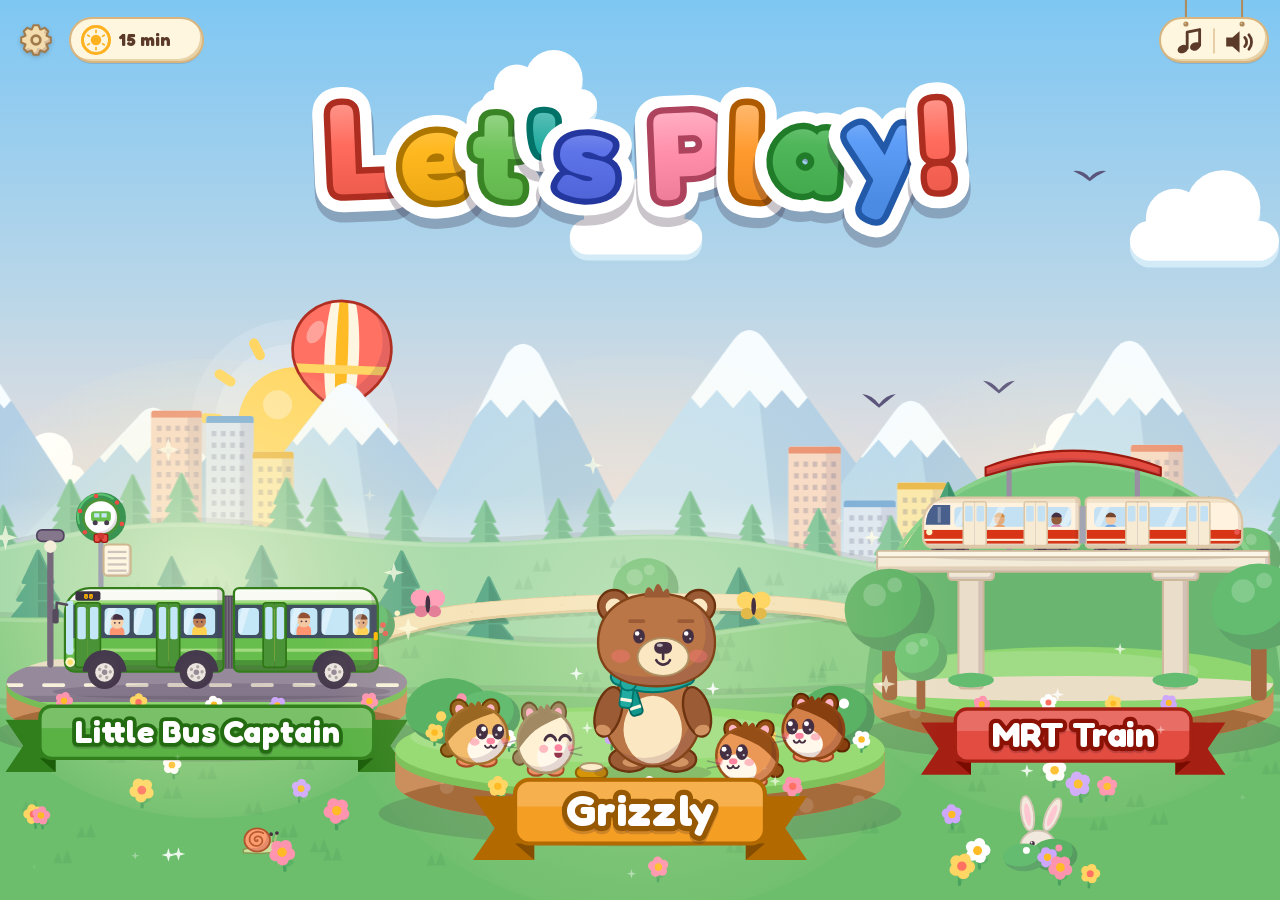
==== commit ee0ddc7b: "Little Bus Captain: more adding on the bus (a job always starts by picking people up, never more tha" ====
--- a/index.html
+++ b/index.html
@@ -133,8 +133,11 @@
 
   // ---- The app's version (the same number as VERSION in sw.js) and a short "What's new" for grown-ups,
   //      newest first. Shown in the grown-up settings, and after an update. Plain words, no jargon. ----
-  const APP_VERSION = 15;
+  const APP_VERSION = 16;
   const CHANGELOG = [
+    { v: 16, date: '26 Nov 2026', items: [
+      'Bus: more adding questions. Every job starts by picking people up, and there are never more than two taking-away questions in a row',
+    ] },
     { v: 15, date: '26 Nov 2026', items: [
       'Hands-on counting: tap friends onto the bus, drag bags, teddies and cars, and aim the fire hose at the windows',
       'A much nicer water spray for the fire engine',
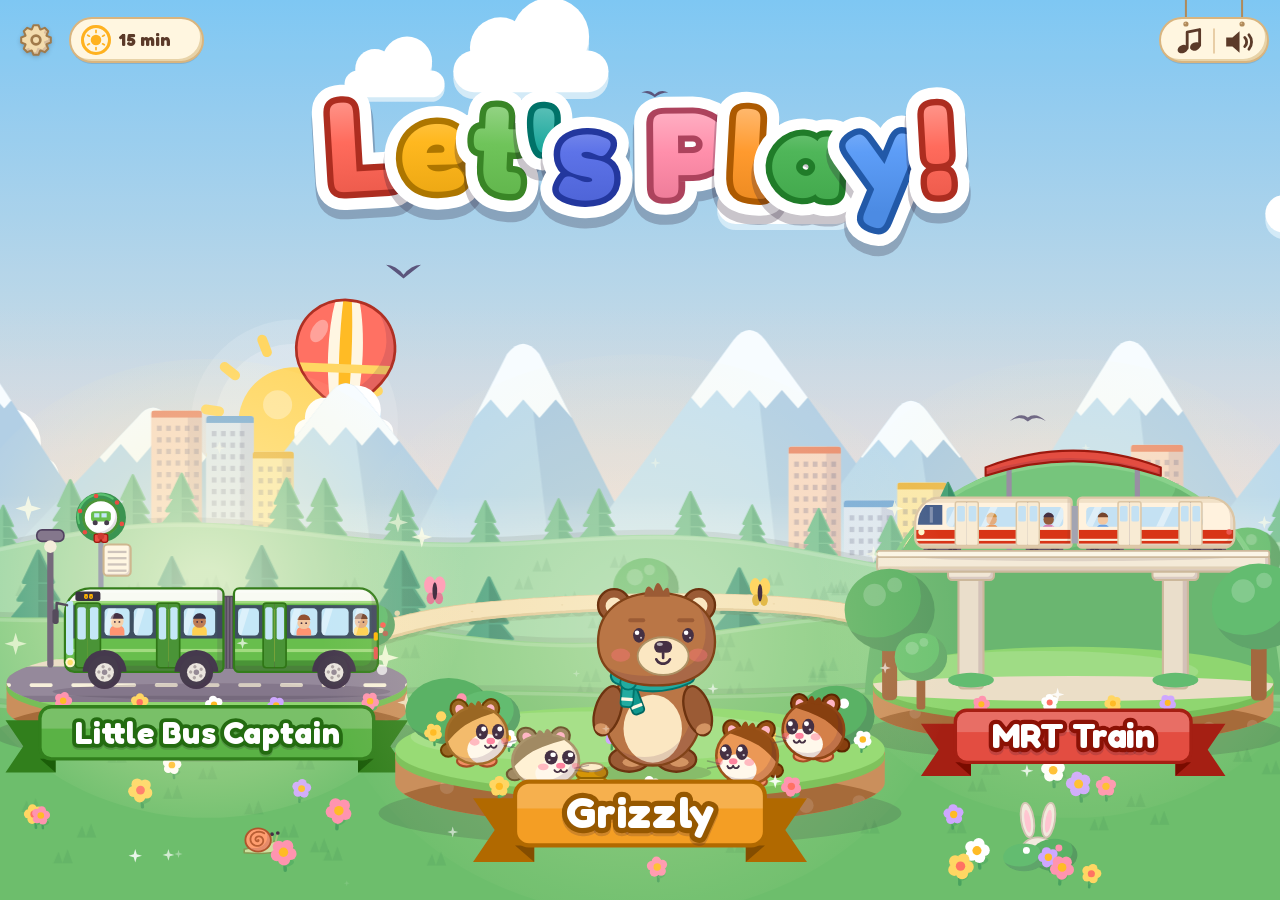
==== commit e1b674ed: "Version 16: bus asks more adding questions Co-Authored-By: Claude Opus 5.5 <noreply@anthropic.com> C" ====
--- a/index.html
+++ b/index.html
@@ -135,7 +135,7 @@
   //      newest first. Shown in the grown-up settings, and after an update. Plain words, no jargon. ----
   const APP_VERSION = 16;
   const CHANGELOG = [
-    { v: 16, date: '26 Nov 2026', items: [
+    { v: 16, date: '27 Nov 2026', items: [
       'Bus: more adding questions. Every job starts by picking people up, and there are never more than two taking-away questions in a row',
     ] },
     { v: 15, date: '26 Nov 2026', items: [
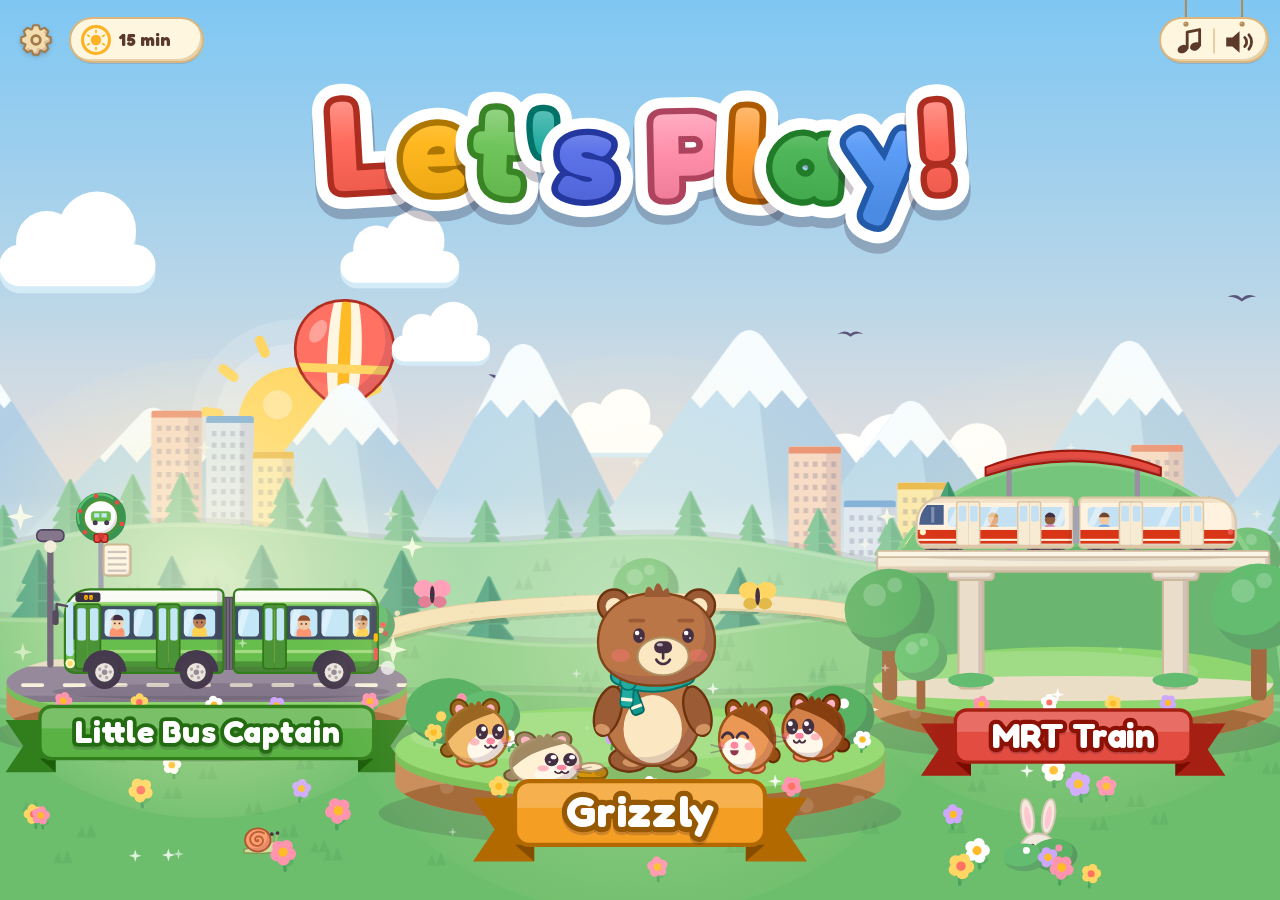
==== commit 910055be: "Version 17: the finger moments at each stop are switched off for now (not live yet) Co-Authored-By: " ====
--- a/index.html
+++ b/index.html
@@ -133,8 +133,11 @@
 
   // ---- The app's version (the same number as VERSION in sw.js) and a short "What's new" for grown-ups,
   //      newest first. Shown in the grown-up settings, and after an update. Plain words, no jargon. ----
-  const APP_VERSION = 16;
+  const APP_VERSION = 17;
   const CHANGELOG = [
+    { v: 17, date: '28 Nov 2026', items: [
+      'The finger moments at each stop are switched off for now: the passengers and things get on and off by themselves again, then your child answers',
+    ] },
     { v: 16, date: '27 Nov 2026', items: [
       'Bus: more adding questions. Every job starts by picking people up, and there are never more than two taking-away questions in a row',
     ] },
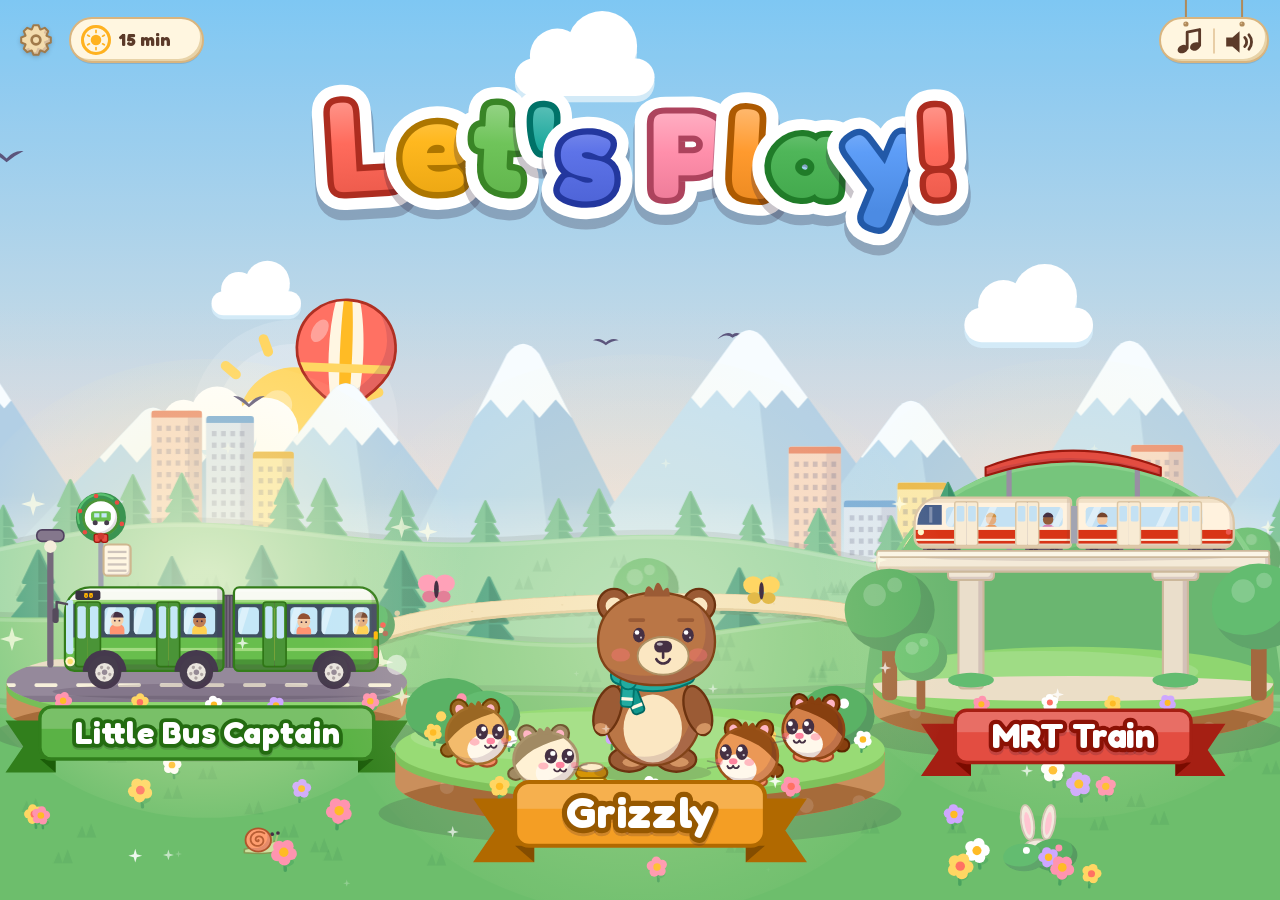
==== commit 6b8c2bfc: "Undo version 17: the finger moments at each stop are back, as in version 16 Co-Authored-By: Claude O" ====
--- a/index.html
+++ b/index.html
@@ -133,11 +133,8 @@
 
   // ---- The app's version (the same number as VERSION in sw.js) and a short "What's new" for grown-ups,
   //      newest first. Shown in the grown-up settings, and after an update. Plain words, no jargon. ----
-  const APP_VERSION = 17;
+  const APP_VERSION = 16;
   const CHANGELOG = [
-    { v: 17, date: '28 Nov 2026', items: [
-      'The finger moments at each stop are switched off for now: the passengers and things get on and off by themselves again, then your child answers',
-    ] },
     { v: 16, date: '27 Nov 2026', items: [
       'Bus: more adding questions. Every job starts by picking people up, and there are never more than two taking-away questions in a row',
     ] },
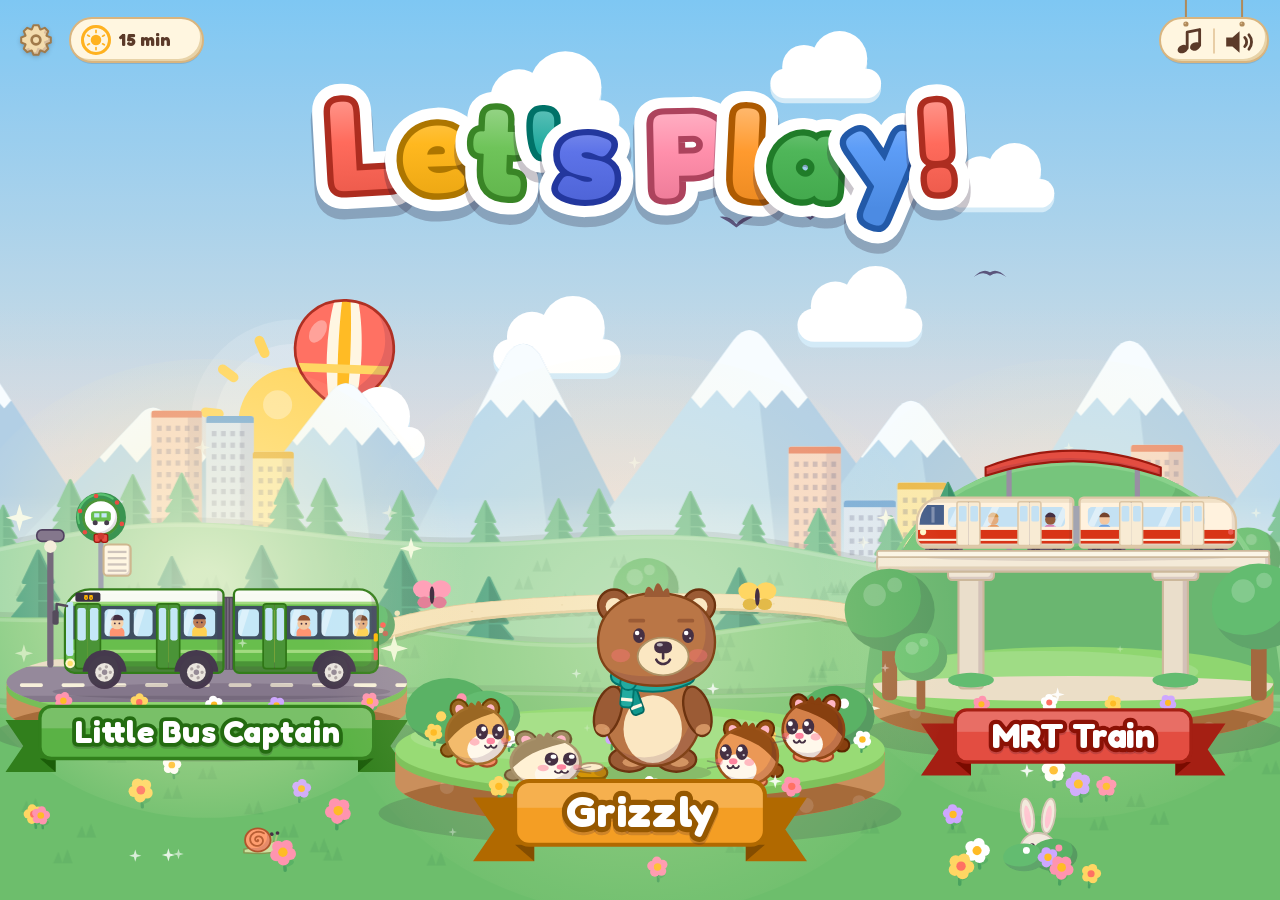
==== commit e4589980: "Version 17: quicker bus drives, refuelling by hand at the pump, no tapping at bus stops, a livelier " ====
--- a/index.html
+++ b/index.html
@@ -133,8 +133,16 @@
 
   // ---- The app's version (the same number as VERSION in sw.js) and a short "What's new" for grown-ups,
   //      newest first. Shown in the grown-up settings, and after an update. Plain words, no jargon. ----
-  const APP_VERSION = 16;
+  const APP_VERSION = 17;
   const CHANGELOG = [
+    { v: 17, date: '28 Nov 2026', items: [
+      'Bus: quicker drives. More bus stops close together, a quicker pull-away and no slowing down at corners',
+      'Bus: refuelling is back. About every 3 jobs, drive to the fuel pump in the yard and drag the nozzle to fill up',
+      'Bus: no more tapping at the bus stops. Passengers get on and off by themselves (the other rides keep theirs)',
+      'Bus: a livelier town with people on the pavements, little cars and sailing boats',
+      'Bus: a ticket for every job, a trophy every 5 jobs, and passenger friends you can see',
+      'Bus: easier steering wheel and horn, and tidier colours in the garage on phones',
+    ] },
     { v: 16, date: '27 Nov 2026', items: [
       'Bus: more adding questions. Every job starts by picking people up, and there are never more than two taking-away questions in a row',
     ] },
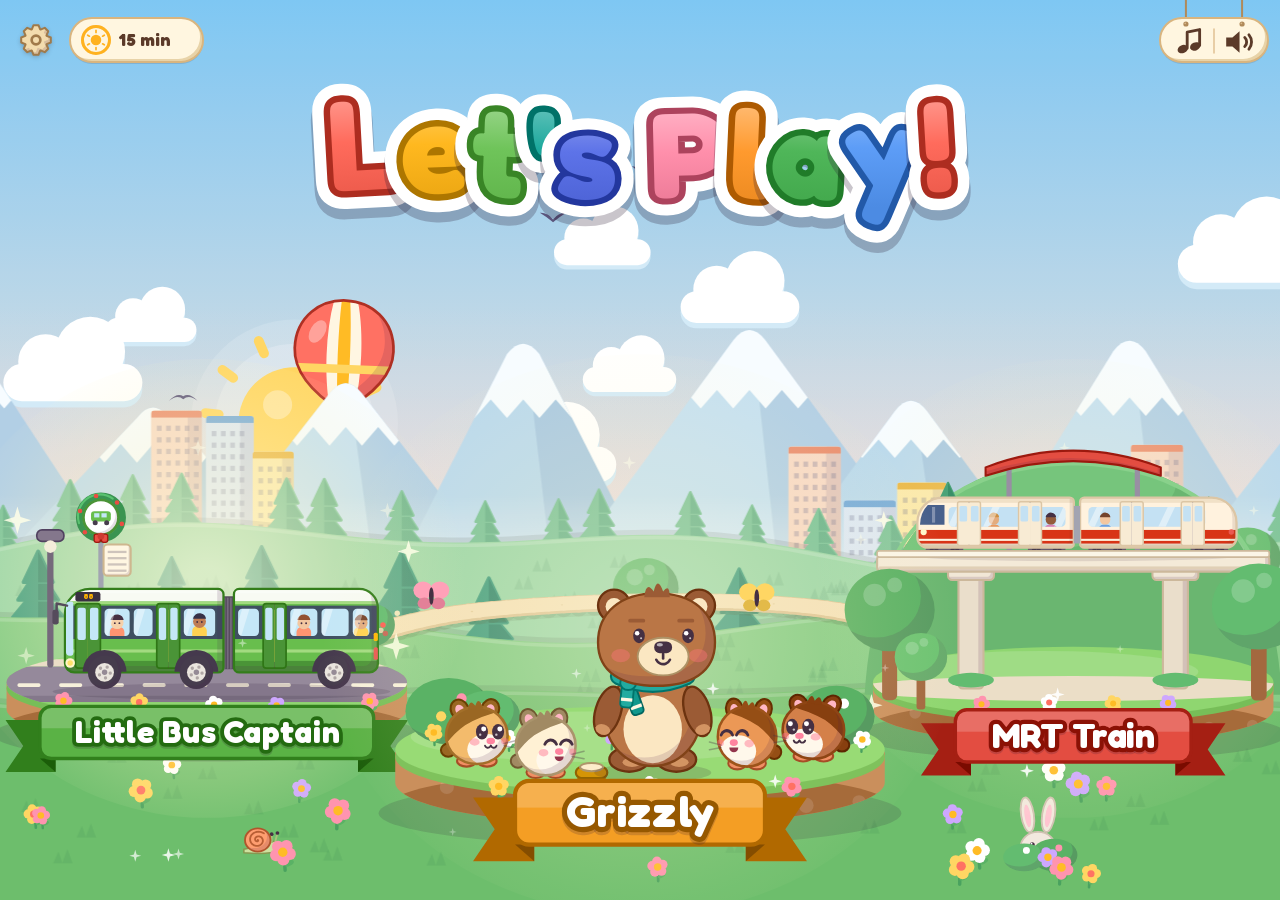
==== commit ba453c61: "Version 18 (17 was the number of the cancelled release, so devices that had it see the update card) " ====
--- a/index.html
+++ b/index.html
@@ -133,9 +133,9 @@
 
   // ---- The app's version (the same number as VERSION in sw.js) and a short "What's new" for grown-ups,
   //      newest first. Shown in the grown-up settings, and after an update. Plain words, no jargon. ----
-  const APP_VERSION = 17;
+  const APP_VERSION = 18;
   const CHANGELOG = [
-    { v: 17, date: '28 Nov 2026', items: [
+    { v: 18, date: '28 Nov 2026', items: [
       'Bus: quicker drives. More bus stops close together, a quicker pull-away and no slowing down at corners',
       'Bus: refuelling is back. About every 3 jobs, drive to the fuel pump in the yard and drag the nozzle to fill up',
       'Bus: no more tapping at the bus stops. Passengers get on and off by themselves (the other rides keep theirs)',
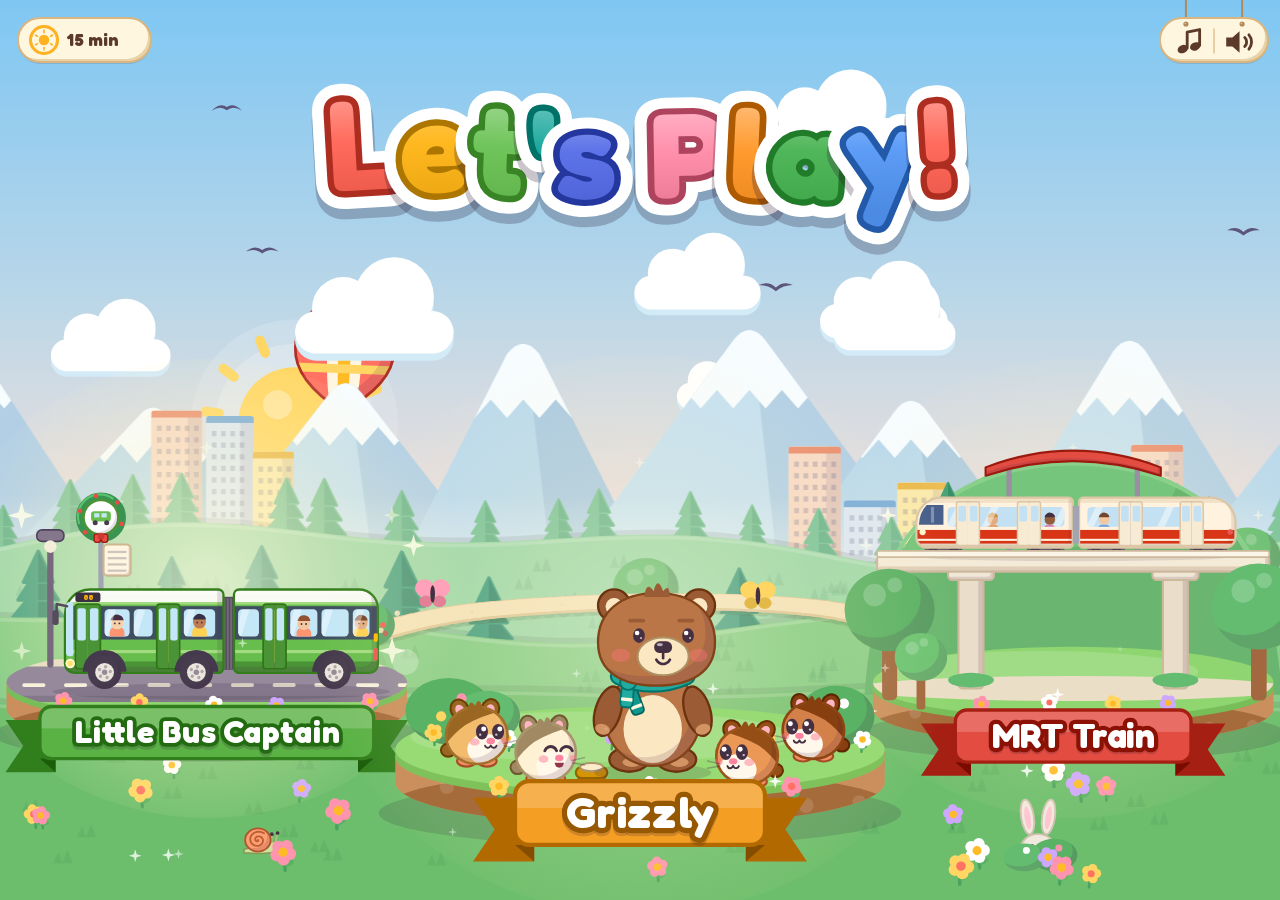
==== commit 8da0c2aa: "Grown-up settings from the timer: the cog is gone, a tap on the time pill (or on a game's clock) ope" ====
--- a/index.html
+++ b/index.html
@@ -88,6 +88,44 @@
     .vbtns { margin-top: 8px; } .vbtn { height: 46px; font-size: 19px; }
     .vx { right: 10px; top: 8px; }
   }
+  /* The admin panel (hold the time pill 3 s, then the PIN): every device, in the same paper look */
+  .acard { width: min(640px, calc(100% - 24px - var(--sal) - var(--sar))); max-height: calc(100% - 24px - var(--sat) - var(--sab)); }
+  .acard h2 { margin-bottom: 2px; }
+  .anet { font-size: 16px; margin-bottom: 4px; } .anet.ok { color: #2a7a2e; } .anet.off { color: #b0612a; }
+  .anet.nudge { animation: anudge .4s; }
+  @keyframes anudge { 25% { transform: translateX(-6px); } 75% { transform: translateX(6px); } }
+  .alist { padding: 4px 10px 10px; }
+  .adev { border-bottom: 2px dashed #ecd6ad; padding: 10px 2px 12px; }
+  .adev:last-child { border-bottom: 0; }
+  .adev.aall { background: #fff6e0; border: 2px solid #ecd6ad; border-radius: 16px; padding: 8px 10px 10px; margin: 8px 0 4px; }
+  .ahead { display: flex; align-items: center; gap: 8px; flex-wrap: wrap; min-height: 40px; }
+  .adot { width: 14px; height: 14px; border-radius: 50%; background: #c9bba5; flex: none; box-shadow: inset -2px -2px 0 rgba(0,0,0,.12); }
+  .adot.on { background: #4fb659; }
+  .aname { font-size: 20px; font-weight: 700; color: #3a2a3c; }
+  input.aname { font: 700 20px "Fredoka", ui-rounded, system-ui, sans-serif; width: 9.5em; max-width: 52vw; height: 40px; box-sizing: border-box;
+    padding: 0 12px; border: 2.5px solid #e2c08d; border-radius: 14px; background: #fff; color: #3a2a3c;
+    -webkit-user-select: text; user-select: text; touch-action: manipulation; }
+  input.aname:focus { outline: none; border-color: #f39a1e; }
+  .atag { font-size: 15px; color: #a9875a; }
+  .ainfo { margin-left: auto; font-size: 17px; color: #6b5a4a; font-weight: 600; }
+  .aforget { font: 600 15px "Fredoka", ui-rounded, system-ui, sans-serif; color: #b0612a; background: none; border: 2px solid #ecd6ad;
+    border-radius: 12px; height: 34px; padding: 0 10px; cursor: pointer; }
+  .alims, .aacts { display: flex; gap: 8px; margin-top: 8px; flex-wrap: wrap; }
+  .abtn { font: 700 19px "Fredoka", ui-rounded, system-ui, sans-serif; color: #fff; border: 0; border-radius: 16px; height: 48px;
+    min-width: 58px; padding: 0 12px; cursor: pointer; background: #cdb48a; box-shadow: 0 5px 0 #9f8659; margin-bottom: 5px;
+    text-shadow: 0 2px 0 rgba(0,0,0,.15); touch-action: manipulation; }
+  .alims .abtn { flex: 1 1 0; }
+  .aacts .abtn { flex: 1 1 160px; }
+  .abtn:active { transform: translateY(3px); box-shadow: 0 2px 0 #9f8659; }
+  .abtn.sel { background: #4fb659; box-shadow: 0 5px 0 #33853c; }
+  .abtn.plus { background: #ff9a2e; box-shadow: 0 5px 0 #c8711a; }
+  .abtn.again { background: #4f9df7; box-shadow: 0 5px 0 #2f74c4; }
+  .abtn:disabled { opacity: .45; cursor: default; transform: none; }
+  @media (max-height: 520px), (max-width: 430px) {
+    .acard { padding: 10px 12px 6px; } .acard h2 { font-size: 22px; } .anet { font-size: 14px; }
+    .abtn { height: 44px; font-size: 17px; min-width: 46px; padding: 0 8px; }
+    .aname, input.aname { font-size: 18px; } .ainfo { font-size: 15px; margin-left: 0; width: 100%; }
+  }
   @keyframes vspin { to { transform: rotate(360deg); } }
   @media (prefers-reduced-motion: reduce) { #updToast .spin { animation-duration: 3s; } }
 </style>
@@ -108,6 +146,12 @@
   <h2 id="updTitle"></h2><div class="vsub" id="updSub"></div>
   <ul id="updList"></ul>
   <div class="vbtns" id="updBtns"></div>
+</div>
+<div id="admin" class="vcard acard" role="dialog" aria-label="All devices" hidden>
+  <button class="vx" id="adminX" aria-label="Close"></button>
+  <h2>All devices</h2><div class="vsub anet" id="adminNet"></div>
+  <div class="vlist alist" id="adminList"></div>
+  <div class="vbtns"><button class="vbtn" id="adminDone">Done</button></div>
 </div>
 <div id="updToast" hidden><span class="spin"></span><span id="updText">Updating…</span></div>
 <script>
@@ -1864,15 +1908,17 @@
     ctx.beginPath(); ctx.moveTo(0, 0); ctx.lineTo(0, -r * 0.6); ctx.moveTo(0, 0); ctx.lineTo(r * 0.45, r * 0.2); ctx.stroke();
     ctx.restore();
   }
-  // ---- Top bar: a paper cog (grown-ups), a time pill, and a joined music | sound capsule ----
+  // ---- Top bar: a time pill (a tap opens the grown-up settings, a 3 s hold the admin panel) and a joined music | sound capsule ----
   const BAR_FILL = '#fff6e0', BAR_RIM = '#d9b57f', BAR_EDGE = '#e8d3a8', BAR_STRING = '#b08a5a';
-  const NUM_WORDS = ['Zero', 'One', 'Two', 'Three', 'Four', 'Five', 'Six', 'Seven', 'Eight', 'Nine', 'Ten', 'Eleven', 'Twelve', 'Thirteen', 'Fourteen', 'Fifteen', 'Sixteen', 'Seventeen', 'Eighteen', 'Nineteen', 'Twenty', 'Twenty-one', 'Twenty-two', 'Twenty-three', 'Twenty-four', 'Twenty-five', 'Twenty-six', 'Twenty-seven', 'Twenty-eight', 'Twenty-nine', 'Thirty'];
-  const numWord = n => NUM_WORDS[n] || String(n);
-  const pillTap = { at: -9, said: -1e9 };            // the pill's bounce (animation time), and when it last spoke (performance.now)
+  const pillTap = { at: -9 };                        // the pill's bounce (animation time)
+  // A press on the pill: let go before 3 s = the grown-up settings (behind the times-table check); held 3 s =
+  // the admin panel (behind the PIN). A ring fills round the pill while it is held. { t0 (performance.now), x, y, fired }
+  let pillPress = null, pillBox = null;
+  const HOLD_MS = 3000, RING_DELAY = 250;
   // Minutes left, the same everywhere: whole minutes rounded up, and "under 1 min" in the last minute.
   const LAST_MINUTE = 60;
   const fmtLeft = sec => sec <= LAST_MINUTE ? 'under 1 min' : `${Math.ceil(sec / 60)} min`;
-  const pillLabel = () => (playTime.limit ? fmtLeft(Math.max(0, playTime.left())) : '');
+  const pillLabel = () => (!playTime.limit ? 'No limit' : playTime.left() <= 0 ? 'Bedtime' : fmtLeft(playTime.left()));
   // where the bar sits, in CSS px (also used by the sleep card and the clouds to keep clear of it)
   let barCache = null, barKey = '';
   function barGeom() {
@@ -1884,16 +1930,13 @@
     const phone = Math.min(W, H) < 600, phoneLand = phone && W > H, strings = H >= 420;
     const edgeL = SAFE.l + (phoneLand ? 20 : 14), edgeR = SAFE.r + (phoneLand ? 20 : 12);
     const CH = 44, PH = 44, capTop = SAFE.t + (strings ? 18 : 12), cy = capTop + CH / 2;
-    const HW = 54, CW = 2 * HW, COG = 44;               // tap sizes: each capsule half, the cog
+    const HW = 54, CW = 2 * HW;                         // tap size of each capsule half
     const capR = W - edgeR, capL = capR - CW;
-    const pillX = edgeL + COG + 12;                     // 12 px between the cog's and the pill's tap areas
-    let pillW = 0;
-    if (playTime.limit && state.screen !== 'sleep') {
-      ctx.font = `700 ${phone ? 16 : 18}px ${FONT}`;
-      pillW = 12 + 2 * ((phone ? 7 : 8) + 6) + 8 + ctx.measureText(pillLabel()).width + 16;
-    }
-    return { phone, strings, edgeL, edgeR, CH, PH, capTop, cy, HW, CW, COG, capL, capR, pillX, pillW,
-      cogX: edgeL + COG / 2, bottom: capTop + CH, leftEnd: pillW ? pillX + pillW : edgeL + COG };
+    const pillX = edgeL + 4;                            // room for the hold ring round the pill
+    ctx.font = `700 ${phone ? 16 : 18}px ${FONT}`;
+    const pillW = Math.max(phone ? 104 : 116, 12 + 2 * ((phone ? 7 : 8) + 6) + 8 + ctx.measureText(pillLabel()).width + 16);
+    return { phone, strings, edgeL, edgeR, CH, PH, capTop, cy, HW, CW, capL, capR, pillX, pillW,
+      bottom: capTop + CH, leftEnd: pillX + pillW };
   }
   // clouds fade out where they would pass behind the bar
   function cloudClear(x, y, s) {
@@ -1906,16 +1949,6 @@
     ctx.fillStyle = BAR_FILL; ctx.fill(p);
     shadeEdge(p, 3, BAR_EDGE);
     rimOf(p, BAR_RIM, 2);
-  }
-  function cogPath(r) {
-    const p = new Path2D(), n = 8, ro = r, ri = r * 0.76;
-    for (let i = 0; i < n; i++) {
-      const a = i / n * Math.PI * 2, h = Math.PI / n;
-      const pts = [[a - h * 0.95, ri], [a - h * 0.42, ro], [a + h * 0.42, ro], [a + h * 0.95, ri]];
-      pts.forEach(([b, rad], j) => { const x = Math.cos(b) * rad, y = Math.sin(b) * rad; (i === 0 && j === 0) ? p.moveTo(x, y) : p.lineTo(x, y); });
-    }
-    p.closePath();
-    return p;
   }
   function barMoon(x, y, r, col) {                    // a crescent: the disc minus an offset bite
     const disc = new Path2D(); disc.arc(x, y, r, 0, Math.PI * 2);
@@ -1939,20 +1972,39 @@
     if (t < 0 || t >= 1) return 1;
     return t < 0.3 ? lerp(1, 0.92, t / 0.3) : t < 0.65 ? lerp(0.92, 1.05, (t - 0.3) / 0.35) : lerp(1.05, 1, (t - 0.65) / 0.35);
   }
-  function tapPill() {
-    pillTap.at = time;
-    const now = performance.now();                      // real time, so slow frames don't stretch the pause
-    if (now - pillTap.said < 3000) return;             // no chattering on repeat taps
-    pillTap.said = now;
-    const left = Math.max(0, playTime.left());
-    say(left <= LAST_MINUTE ? 'Less than one minute left! Almost bedtime.' : `${numWord(Math.ceil(left / 60))} minutes left!`);
-  }
-  function drawTimePill(G) {
-    const left = Math.max(0, playTime.left()), last = left <= LAST_MINUTE;
+  // the pill's tap area (screen px): pressing it starts a pill press instead of a button
+  const inPill = (x, y, slack = 0) => !!pillBox && x >= pillBox.x - slack && x <= pillBox.x + pillBox.w + slack && y >= pillBox.y - slack && y <= pillBox.y + pillBox.h + slack;
+  function pillDown(x, y) { pillPress = { t0: performance.now(), x, y, fired: false }; pillTap.at = time; }
+  function pillUp(x, y) {
+    const p = pillPress; pillPress = null;
+    if (!p || p.fired) return;
+    if (inPill(x, y, 24)) { sfx.click(); openGate(); }
+  }
+  function pillTick() {                               // from update(): fires the admin panel after 3 s held
+    if (!pillPress || pillPress.fired) return;
+    if (modal || trans || rotateCard) { pillPress = null; return; }
+    if (performance.now() - pillPress.t0 >= HOLD_MS) { pillPress.fired = true; sfx.magic(); openPin(); }
+  }
+  const holdShare = p => p && !p.fired ? clamp01((performance.now() - p.t0 - RING_DELAY) / (HOLD_MS - RING_DELAY)) : 0;
+  // the ring that fills round the pill (a pill outline, a few px outside it) while it is held
+  function drawHoldRing(x, y, w, h, share) {
+    if (share <= 0) return;
+    const g = 5, X = x - g, Y = y - g, Wd = w + 2 * g, Hd = h + 2 * g, r = Hd / 2;
+    const p = new Path2D();                            // starts at the top middle and goes clockwise
+    p.moveTo(X + Wd / 2, Y); p.lineTo(X + Wd - r, Y); p.arc(X + Wd - r, Y + r, r, -Math.PI / 2, Math.PI / 2);
+    p.lineTo(X + r, Y + Hd); p.arc(X + r, Y + r, r, Math.PI / 2, Math.PI * 1.5); p.closePath();
+    const len = 2 * (Wd - Hd) + Math.PI * Hd;
+    ctx.save(); ctx.lineCap = 'round';
+    ctx.lineWidth = 6; ctx.strokeStyle = 'rgba(255,246,224,.85)'; ctx.stroke(p);
+    ctx.setLineDash([len * share, len + 10]); ctx.lineWidth = 6; ctx.strokeStyle = '#4fb659'; ctx.stroke(p);
+    ctx.restore();
+  }
+  function drawTimePill(G, asleep) {
+    const left = Math.max(0, playTime.left()), last = !!playTime.limit && left <= LAST_MINUTE;
     const label = pillLabel(), fs = G.phone ? 16 : 18, ir = G.phone ? 7 : 8;
     const x = G.pillX, w = G.pillW, h = G.PH, y = G.cy - h / 2, iw = 2 * (ir + 6);
     const hitY = Math.min(y, G.cy - 26), hitH = Math.max(h, 52);
-    const pressed = hot(x, hitY, w, hitH) && pointer.down, k = pillBounce() * (pressed ? 0.95 : 1);
+    const pressed = !!pillPress && !pillPress.fired, k = pillBounce() * (pressed ? 0.95 : 1);
     ctx.save(); ctx.translate(x + w / 2, G.cy); ctx.scale(k, k); ctx.translate(-(x + w / 2), -G.cy);
     const p = rr(x, y, w, h, h / 2);
     if (last) {
@@ -1961,28 +2013,17 @@
     } else barPaper(p);
     const ix = x + 12 + iw / 2, iy = G.cy;
     if (last) barMoon(ix, iy, ir + 3, '#fff6e0');      // a tiny cream moon
-    else drawSkyDot(ix, iy, ir, playTime.share());
+    else drawSkyDot(ix, iy, ir, asleep ? 1 : playTime.share());
     text(label, ix + iw / 2 + 8, iy + 1, fs, last ? INK : GLYPH, null, 'left', 700);
     ctx.restore();
-    pushButton(x, hitY, w, hitH, tapPill);
+    drawHoldRing(x, y, w, h, holdShare(pillPress));
+    pillBox = { x: x - 4, y: hitY, w: w + 8, h: hitH };
   }
   function drawTopBar(asleep) {
     const G = barGeom();
     UI = { ox: 0, oy: 0, s: 1 };
-    // grown-up cog: borderless paper with a deeper rim and a soft shadow, so it holds on any background
-    {
-      const x = G.cogX, y = G.cy, r = 15, box = G.COG;
-      const pressed = hot(x - box / 2, y - box / 2, box, box) && pointer.down;
-      ctx.save(); ctx.translate(x, y + (pressed ? 1.5 : 0));
-      ctx.save(); ctx.shadowColor = 'rgba(50,30,20,.35)'; ctx.shadowBlur = 5; ctx.shadowOffsetY = 1.5;
-      ctx.fillStyle = '#f3dcae'; ctx.fill(cogPath(r)); ctx.restore();
-      solid(cogPath(r), '#f3dcae', { depth: 2.6, rim: 2, rimColor: '#a07a4a' });
-      circle(0, 0, r * 0.38, '#a07a4a'); circle(0, 0, r * 0.2, '#f3dcae');
-      ctx.restore();
-      pushButton(x - box / 2, y - box / 2, box, box, openGate);
-    }
-    // time pill: the sun-to-moon ring and the minutes left; a tap says them out loud
-    if (playTime.limit && !asleep) drawTimePill(G);
+    // time pill: the sun-to-moon ring and the minutes left; a tap opens the grown-up settings, a 3 s hold admin
+    drawTimePill(G, asleep);
     // music | sound: one solid paper capsule, hung from two short strings
     {
       const { capL, CW, CH, cy, HW } = G, y = cy - CH / 2, mid = capL + CW / 2;
@@ -2050,10 +2091,38 @@
   // =====================================================================
   //  The grown-up panel: a times-table check, then the play-time settings
   // =====================================================================
-  let modal = null; // { mode: 'gate' | 'settings', a, b, typed, shake }
+  // Opened from the time pill (launcher, sleep scene) or from a game's clock chip ({hub:'settings'} / {hub:'admin'}),
+  // when it covers the game (overGame: the game is held and no time is counted until Done).
+  let modal = null; // { mode: 'gate' | 'settings' | 'pin' | 'admin', a, b, typed, shake, overGame }
+  const ADMIN_PIN = '8888';                           // also ADMIN_PIN in relay/wrangler.toml; it keeps children out, nothing more
   function newSum() { modal.a = randInt(6, 9); modal.b = randInt(6, 9); modal.typed = ''; }
-  function openGate() { if (trans) return; modal = { mode: 'gate', typed: '', shake: 0 }; newSum(); }
+  function openGate() { if (trans || modal) return; modal = { mode: 'gate', typed: '', shake: 0 }; newSum(); coverGame(); }
+  function openPin() { if (trans || modal) return; modal = { mode: 'pin', typed: '', shake: 0 }; coverGame(); }
+  // a grown-up panel over a running game: hold the game, show the hub's canvas over it, count no time
+  function coverGame() {
+    if (state.screen !== 'game' || !frame) return;
+    modal.overGame = true;
+    holdGame(true);
+    document.body.classList.remove('playing'); document.body.classList.add('covering');
+    try { frame.blur(); window.focus(); } catch (e) { /* ignore */ }
+    wakeLoop();
+  }
+  function uncoverGame() {
+    if (state.screen !== 'game' || !frame || trans) return;
+    if (LANDSCAPE_ONLY[state.key] && isPortrait() && !state.anyway) { showOver(); return; }   // turned upright meanwhile
+    holdGame(false);
+    document.body.classList.add('playing'); document.body.classList.remove('covering');
+    try { frame.focus(); } catch (e) { /* ignore */ }
+    sendTime();                                       // a changed limit takes effect at once
+  }
+  function pinKey(k) {
+    if (k === 'back') { modal.typed = modal.typed.slice(0, -1); return; }
+    if (k !== 'ok') { if (modal.typed.length < 4) { modal.typed += k; sfx.click(); } if (modal.typed.length < 4) return; }
+    if (modal.typed === ADMIN_PIN) { modal.pin = modal.typed; modal.mode = 'admin'; sfx.yay(); openAdmin(modal.pin); }
+    else { modal.shake = 0.4; modal.typed = ''; sfx.nope(); }
+  }
   function gateKey(k) {
+    if (modal && modal.mode === 'pin') { pinKey(k); return; }
     if (!modal || modal.mode !== 'gate') return;
     if (k === 'back') modal.typed = modal.typed.slice(0, -1);
     else if (k === 'ok') {
@@ -2066,7 +2135,10 @@
     } else if (modal.typed.length < 2) { modal.typed += k; sfx.click(); }
   }
   function closeModal() {
+    const was = modal; if (!was) return;
     modal = null;
+    if (was.mode === 'admin') closeAdmin();
+    if (was.overGame) { uncoverGame(); return; }
     if (state.screen === 'sleep' && playTime.left() > 0) wake();
     else if (state.screen === 'launcher' && playTime.left() <= 0) goSleep();
   }
@@ -2084,8 +2156,9 @@
   function drawModal() {
     buttons = [];
     ctx.fillStyle = 'rgba(28,20,52,.55)'; ctx.fillRect(0, 0, W, H);
+    if (modal.mode === 'admin') return;               // the admin panel is a DOM card (#admin) over this
     const narrow = W < H * 0.9;
-    const pw = narrow ? 440 : 560, ph = modal.mode === 'gate' ? 476 : 556;
+    const pw = narrow ? 440 : 560, ph = modal.mode === 'gate' || modal.mode === 'pin' ? 476 : 556;
     const s = Math.min((W - SAFE.l - SAFE.r - 16) / pw, (H - SAFE.t - SAFE.b - 16) / (ph + 10), 1.5);
     UI = { ox: W / 2 - pw / 2 * s, oy: (H - ph * s) / 2, s };
     ctx.save(); ctx.translate(UI.ox, UI.oy); ctx.scale(s, s);
@@ -2095,12 +2168,24 @@
     solid(ell(kx, ky, 20, 20), P.paper, { depth: 0, rim: 2.5 });
     inkLine(3.5); ctx.beginPath(); ctx.moveTo(kx - 7, ky - 7); ctx.lineTo(kx + 7, ky + 7); ctx.moveTo(kx + 7, ky - 7); ctx.lineTo(kx - 7, ky + 7); ctx.stroke();
     pushButton(kx - 28, ky - 28, 56, 56, closeModal);
-    if (modal.mode === 'gate') {
-      text('For grown-ups', cx, 44, 34, P.woodDark, null);
+    if (modal.mode === 'pin') {
+      text('Admin', cx, 44, 34, P.woodDark, null);
       const sx = modal.shake > 0 ? Math.sin(time * 60) * 8 : 0;
-      text(`What is ${modal.a} × ${modal.b}?`, cx + sx, 96, 36, INK, null);
-      solid(rr(cx - 70, 124, 140, 56, 14), '#ffffff', { depth: 0, rim: 3, rimColor: P.tan });
-      text(modal.typed, cx, 154, 38, INK, null);
+      text('Enter the PIN', cx + sx, 96, 32, INK, null);
+      for (let i = 0; i < 4; i++) {                   // four places, a dot for each digit typed
+        const dx = cx + sx + (i - 1.5) * 52;
+        solid(rr(dx - 21, 128, 42, 48, 12), '#ffffff', { depth: 0, rim: 3, rimColor: P.tan });
+        if (i < modal.typed.length) circle(dx, 152, 9, INK);
+      }
+    }
+    if (modal.mode === 'gate' || modal.mode === 'pin') {
+      if (modal.mode === 'gate') {
+        text('For grown-ups', cx, 44, 34, P.woodDark, null);
+        const sx = modal.shake > 0 ? Math.sin(time * 60) * 8 : 0;
+        text(`What is ${modal.a} × ${modal.b}?`, cx + sx, 96, 36, INK, null);
+        solid(rr(cx - 70, 124, 140, 56, 14), '#ffffff', { depth: 0, rim: 3, rimColor: P.tan });
+        text(modal.typed, cx, 154, 38, INK, null);
+      }
       const KEYS = ['1', '2', '3', '4', '5', '6', '7', '8', '9', 'back', '0', 'ok'];
       KEYS.forEach((k, i) => {
         const bx = cx + (i % 3 - 1) * 122, by = 222 + Math.floor(i / 3) * 66;
@@ -2114,16 +2199,16 @@
       const step = narrow ? 82 : 100, bw = narrow ? 74 : 88;
       LIMIT_CHOICES.forEach((m, i) => {
         const on = playTime.limit === m;
-        button(m ? `${m}` : 'Off', cx + (i - 2) * step, 148, bw, 52, on ? '#4fb659' : '#cdb48a', () => playTime.setLimit(m));
+        button(m ? `${m}` : 'Off', cx + (i - 2) * step, 148, bw, 52, on ? '#4fb659' : '#cdb48a', () => ownChange('limit', m));
       });
       text('minutes', cx, 190, 19, '#a9875a', null);
       text(`Played today: ${fmtMinutes(playTime.used())}`, cx, 228, 24, INK, null);
       if (playTime.limit) {
         const left = Math.max(0, playTime.left());
         text(left > 0 ? `Left today: ${fmtLeft(left)}` : 'No time left today', cx, 260, 24, left > 0 ? '#2a7a2e' : '#c0392b', null);
-        button('+5 min today', cx, 318, 320, 52, '#ff9a2e', () => playTime.addMinutes(5));
-      }
-      button('Start today again', cx, 384, 320, 52, '#4f9df7', () => playTime.resetToday());
+        button('+5 min today', cx, 318, 320, 52, '#ff9a2e', () => ownChange('add', 5));
+      }
+      button('Start today again', cx, 384, 320, 52, '#4f9df7', () => ownChange('reset'));
       drawVersionChip(cx, 442);
       button('Done', cx, 506, 200, 52, '#4fb659', closeModal);
     }
@@ -2248,7 +2333,7 @@
       }
     } else if (state.anyway || !LANDSCAPE_ONLY[state.key] || !isPortrait()) {
       /* nothing to cover */
-    } else if (state.screen === 'game' && !trans) showOver();
+    } else if (state.screen === 'game' && !trans && !modal) showOver();
     else if (state.screen === 'opening' && trans && trans.kind === 'open' && (trans.phase === 'wait' || trans.phase === 'reveal')) openToOver();
   }
 
@@ -2379,6 +2464,10 @@
     }
     else if (m.hub === 'sound' && typeof m.mute === 'boolean' && typeof m.music === 'boolean') setSound(m.mute, m.music, true);
     else if (m.hub === 'exit') closeGame('exit');
+    else if ((m.hub === 'settings' || m.hub === 'admin') && state.screen === 'game' && !trans && !rotateCard && !modal) {
+      sfx.click();
+      if (m.hub === 'settings') openGate(); else { sfx.magic(); openPin(); }
+    }
     else if (m.hub === 'sleep') closeGame('sleep');
     else if (m.hub === 'stars' && state.key && Number.isFinite(Number(m.count))) {
       starsFromGame[state.key] = Math.max(0, Math.floor(Number(m.count))); save('hub-stars', starsFromGame); starCacheT = -1;
@@ -2894,7 +2983,7 @@
     ctx.setTransform(DPR, 0, 0, DPR, 0, 0);
     buttons = [];
     if (rotateCard && rotateCard.mode === 'over') { ctx.clearRect(0, 0, W, H); drawRotateCard(true); return; }
-    if (state.screen === 'game' && !trans) return;
+    if (state.screen === 'game' && !trans) { if (modal) { ctx.clearRect(0, 0, W, H); drawModal(); } return; }
     const cam = cameraFor();
     const col = (trans && IRIS_COL[trans.key]) || '#2a2150';
     if (cam.overGame) { ctx.clearRect(0, 0, W, H); drawIris(cam.iris, cam.ix, cam.iy, col); return; }
@@ -2921,12 +3010,12 @@
   }
   function drawSleepCard() {
     let size = L.title.size * 0.62;
-    const G = barGeom(), barL = G.edgeL + G.COG, barR = G.capL - 4;
+    const G = barGeom(), barL = G.leftEnd, barR = G.capL - 4;
     const fit = sz => { ctx.font = `700 ${sz}px ${FONT}`; return Math.min(W - 40, ctx.measureText('Time to sleep!').width + sz * 3); };
     let w = fit(size), h = size * 2.4;
     let x = W / 2 - w / 2;
     let y = L.title.y - h * 0.48;
-    // keep it below the gear and the music / sound buttons when it reaches under them (narrow phones)
+    // keep it below the time pill and the music / sound buttons when it reaches under them (narrow phones)
     if (x < barL || x + w > barR) y = Math.max(y, G.bottom + 20);
     // upright: the sleeping train's station sits right under the title, so the card shrinks to stay
     // above its roof (and the nightcap and z's)
@@ -2996,6 +3085,7 @@
       if (time - starCacheT > 2 || starCacheT < 0) { starCacheT = time; ORDER.forEach(k => { starCache[k] = starsFor(k); }); }
     }
     if (modal && modal.shake > 0) modal.shake -= dt;
+    pillTick();
     updateTransition(realDt);
     updateMusic();
   }
@@ -3120,8 +3210,11 @@
     e.preventDefault();
     initAudio();
     pointer.x = e.clientX; pointer.y = e.clientY; pointer.down = true;
+    pressedPlace = null; pressedOutside = false; pillPress = null;
+    if (!modal && !trans && !rotateCard && (state.screen === 'launcher' || state.screen === 'sleep') && inPill(e.clientX, e.clientY)) {
+      pressedButton = null; pillDown(e.clientX, e.clientY); return;
+    }
     pressedButton = hitButton(e.clientX, e.clientY);
-    pressedPlace = null; pressedOutside = false;
     if (pressedButton || modal || trans) return;
     if (rotateCard) { pressedOutside = rotateCard.mode === 'before' && outsideCard(e.clientX, e.clientY); return; }
     if (state.screen === 'launcher' || state.screen === 'sleep') {
@@ -3130,11 +3223,13 @@
     }
   });
   window.addEventListener('pointermove', e => { pointer.x = e.clientX; pointer.y = e.clientY;
+    if (pillPress && !pillPress.fired && Math.hypot(e.clientX - pillPress.x, e.clientY - pillPress.y) > 40) pillPress = null;
     if (L && !pointer.down) parTarget = ((e.clientX / W) - 0.5) * -14; });
   window.addEventListener('pointerup', e => {
     initAudio(true); inputSince = true;
     pointer.x = e.clientX; pointer.y = e.clientY; pointer.down = false;
     ORDER.forEach(k => { placeAnim[k].press = 0; });
+    if (pillPress) { pillUp(e.clientX, e.clientY); return; }
     if (pressedButton) {
       const b = hitButton(e.clientX, e.clientY);
       pressedButton = null;
@@ -3147,13 +3242,14 @@
       if (placeAt(e.clientX, e.clientY) === key) tapPlace(key);
     }
   });
-  window.addEventListener('pointercancel', () => { pointer.down = false; pressedButton = null; pressedPlace = null; pressedOutside = false; ORDER.forEach(k => { placeAnim[k].press = 0; }); });
+  window.addEventListener('pointercancel', () => { pointer.down = false; pressedButton = null; pillPress = null; pressedPlace = null; pressedOutside = false; ORDER.forEach(k => { placeAnim[k].press = 0; }); });
   window.addEventListener('touchend', () => initAudio(true), { passive: true });
   window.addEventListener('click', () => initAudio(true));
   window.addEventListener('keydown', e => {
     initAudio(true); inputSince = true;
     const k = e.key;
     if (verOpen()) { if (k === 'Escape' || k === 'Enter') { e.preventDefault(); closeVer(); } return; }
+    if (modal && modal.mode === 'admin') { if (k === 'Escape') closeModal(); return; }   // its name box takes the keys
     if (modal) {
       e.preventDefault();
       if (k === 'Escape') closeModal();
@@ -3169,6 +3265,7 @@
     else if (k === 'Enter' || k === ' ') { e.preventDefault(); tapPlace(ORDER[spotlight]); }
     else if (k === '1' || k === '2' || k === '3') tapPlace(ORDER[Number(k) - 1]);
     else if (k === 'm' || k === 'M') setSound(muted, !musicOn);
+    else if (k === 'g' || k === 'G') openGate();      // the grown-up settings, as a tap on the time pill
   });
 
   // =====================================================================
@@ -3195,7 +3292,338 @@
   resize();
   if (playTime.left() <= 0) { state.screen = 'sleep'; songKey = 'sleep'; skyPhase = 1; }
 
+  // =====================================================================
+  //  Shared play-time settings: every device running the live app joins ONE channel on the owner's relay
+  //  (relay/worker.js, /family/all; the owner's choice: anyone who opens the public app is part of it). The
+  //  relay keeps each device's name, settings and last status, so the admin panel (hold the time pill 3 s,
+  //  then the PIN) lists every device and changes any of them, at once when it is online and when it next
+  //  connects when it isn't. Each settings field carries the time it was changed ([value, ms]); a field only
+  //  changes for a newer one ("last change wins"), so an old offline device can't undo a newer change.
+  //  Fields: limit (minutes), extra ({day, n}: minutes added today), reset ({day}: "start today again").
+  //  Admin changes to other devices carry the PIN, which the relay checks; a device's own changes don't.
+  //  Connects only on https in a top-level page (the live app, never the claude.ai copies) or with a test
+  //  override ?relay=ws://127.0.0.1:8787. Offline or blocked, everything still works on this device.
+  //  Storage: hub-device {id, kind, name: [v, ts]}, hub-sync {limit, extra, reset: [v, ts]}.
+  // =====================================================================
+  const fam = (() => {
+    const RELAY = 'wss://bus-captain-rooms.hermannwwr.workers.dev';
+    const TEST = (location.search.match(/[?&]relay=(wss?:\/\/(?:127\.0\.0\.1|localhost)(?::\d{2,5})?)(?=[&#/]|$)/) || [])[1] || null;
+    let top = false; try { top = window.top === window; } catch (e) { top = false; }
+    const allowed = !!TEST || (location.protocol === 'https:' && top);
+    const URL_ = (TEST || RELAY) + '/family/all';
+    const kindNow = () => {
+      const ua = navigator.userAgent || '';
+      if (/iPad/.test(ua) || (/Macintosh/.test(ua) && navigator.maxTouchPoints > 1)) return 'iPad';
+      if (/iPhone|iPod/.test(ua)) return 'iPhone';
+      if (/Android/.test(ua)) { try { return Math.min(screen.width, screen.height) >= 600 ? 'Tablet' : 'Phone'; } catch (e) { return 'Phone'; } }
+      return 'Computer';
+    };
+    const ABC = 'ABCDEFGHJKMNPQRSTUVWXYZabcdefghjkmnpqrstuvwxyz23456789';
+    const randomId = () => {
+      const b = new Uint8Array(12); try { crypto.getRandomValues(b); } catch (e) { for (let i = 0; i < 12; i++) b[i] = Math.random() * 256; }
+      return Array.from(b, x => ABC[x % ABC.length]).join('');
+    };
+    const cleanName = v => String(v || '').replace(/[^A-Za-z0-9 '.\-]/g, '').replace(/\s+/g, ' ').trim().slice(0, 16).trim();
+    let me = load('hub-device', null);
+    if (!me || typeof me !== 'object' || !/^[A-Za-z0-9]{8,16}$/.test(me.id || '')) me = { id: randomId() };
+    me.kind = kindNow();
+    if (!Array.isArray(me.name) || !cleanName(me.name[0])) me.name = [me.kind + ' 1', 0];
+    save('hub-device', me);
+    const stamps = load('hub-sync', null) || {};
+    if (!Array.isArray(stamps.limit)) stamps.limit = [playTime.limit, 0];
+    const saveStamps = () => save('hub-sync', stamps);
+    const devs = new Map();                           // other devices (and our own record) as the relay last told us
+    let ws = null, status = allowed ? 'connecting' : 'off', retry = 2000, retryT = 0, pingT = 0, stT = 0, lastSt = '', lastStAt = 0;
+    let watching = null, watchT = 0, onChange = () => {}, badPin = false;
+    const now = () => Date.now();
+    const send = m => { if (ws && status === 'open') try { ws.send(JSON.stringify(m)); return true; } catch (e) { /* gone */ } return false; };
+    const ownFields = () => {
+      const f = { limit: stamps.limit };
+      if (stamps.extra) f.extra = [{ day: stamps.extra[0].day, n: Math.min(60, stamps.extra[0].n) }, stamps.extra[1]];
+      if (stamps.reset) f.reset = stamps.reset;
+      return f;
+    };
+    function statusNow() {
+      const r = playTime.today();
+      return { day: r.day, left: playTime.limit ? Math.min(7200, Math.max(0, Math.floor(playTime.left()))) : null, used: Math.min(86400, r.used),
+        limit: playTime.limit, extra: Math.min(60, Math.round(r.extra)), screen: ['launcher', 'game', 'sleep'].includes(state.screen) ? state.screen : 'other' };
+    }
+    function sendStatus(force) {
+      const st = statusNow(), k = JSON.stringify(st);
+      if (!force && (k === lastSt || now() - lastStAt < 2000)) return;
+      if (send({ t: 'st', st })) { lastSt = k; lastStAt = now(); }
+    }
+    function connect() {
+      if (!allowed || ws) return;
+      clearTimeout(retryT); retryT = 0;
+      if (typeof navigator.onLine === 'boolean' && !navigator.onLine) { status = 'down'; later(); return; }
+      status = 'connecting';
+      let s; try { s = new WebSocket(URL_); } catch (e) { status = 'down'; later(); return; }
+      ws = s;
+      s.onopen = () => {
+        if (ws !== s) return;
+        try { s.send(JSON.stringify({ t: 'hello', dev: me.id, kind: me.kind, name: me.name, s: ownFields(), st: statusNow() })); } catch (e) { /* ignore */ }
+      };
+      s.onmessage = e => { if (ws === s) { try { got(JSON.parse(e.data)); } catch (err) { /* bad message */ } } };
+      s.onclose = s.onerror = () => {
+        if (ws !== s) return;
+        ws = null; status = 'down'; clearInterval(pingT); clearInterval(stT); onChange();
+        later();
+      };
+    }
+    function later() {
+      clearTimeout(retryT);
+      retryT = setTimeout(() => { retryT = 0; connect(); }, retry);
+      retry = Math.min(60000, retry * 2);
+    }
+    function got(m) {
+      if (!m || typeof m !== 'object') return;
+      if (m.t === 'you' && m.rec) {
+        status = 'open'; retry = 2000; badPin = false;
+        clearInterval(pingT); pingT = setInterval(() => send({ t: 'ping' }), 25000);
+        clearInterval(stT); stT = setInterval(() => sendStatus(false), 20000);
+        take(m.rec);
+        if (watching) send({ t: 'watch', on: true, pin: watching });
+      } else if (m.t === 'dev' && m.rec) take(m.rec);
+      else if (m.t === 'list' && Array.isArray(m.devs)) { devs.clear(); m.devs.forEach(take); }
+      else if (m.t === 'gone' && m.id) { devs.delete(m.id); }
+      else if (m.t === 'poll') sendStatus(true);
+      else if (m.t === 'badpin') badPin = true;
+      onChange();
+    }
+    // a record from the relay; our own one may carry newer settings to apply here
+    function take(rec) {
+      if (!rec || typeof rec.id !== 'string' || !rec.s) return;
+      devs.set(rec.id, rec);
+      if (rec.id === me.id) applyOwn(rec);
+    }
+    const newer = (a, b) => Array.isArray(b) && (!a || b[1] > a[1]);
+    function applyOwn(rec) {
+      const s = rec.s, before = playTime.left();
+      let any = false;
+      if (Array.isArray(rec.name) && (rec.name[1] > me.name[1] || (me.name[1] === 0 && rec.name[1] === 0 && rec.name[0] !== me.name[0]))) {
+        const n = cleanName(rec.name[0]); if (n) { me.name = [n, rec.name[1]]; save('hub-device', me); }
+      }
+      const today = dayKey();
+      if (newer(stamps.reset, s.reset)) {
+        stamps.reset = s.reset; any = true;
+        if (s.reset[0].day === today) { const r = playTime.today(); r.used = 0; r.extra = 0; overTime = 0; playTime.save(); }
+      }
+      if (newer(stamps.extra, s.extra)) {
+        stamps.extra = s.extra; any = true;
+        if (s.extra[0].day === today) {
+          const r = playTime.today(), n = s.extra[0].n;
+          if (n > r.extra && playTime.limit && r.used > playTime.total()) r.used = playTime.total();   // added time is all to play
+          r.extra = n; playTime.save();
+        }
+      }
+      if (newer(stamps.limit, s.limit) && LIMIT_CHOICES.includes(s.limit[0])) { stamps.limit = s.limit; playTime.setLimit(s.limit[0]); any = true; }
+      if (!any) return;
+      saveStamps();
+      settingsChanged(before);
+      sendStatus(true);
+    }
+    // this device's own change (its settings panel, or the admin panel's row for it): applied here at once,
+    // stamped, and sent to the relay without the PIN
+    function own(kind, v) {
+      const t = now(), before = playTime.left(), f = {};
+      if (kind === 'limit') { playTime.setLimit(v); stamps.limit = f.limit = [v, t]; }
+      else if (kind === 'add') { playTime.addMinutes(v); const r = playTime.today(); stamps.extra = [{ day: r.day, n: r.extra }, t]; f.extra = [{ day: r.day, n: Math.min(60, r.extra) }, t]; }
+      else if (kind === 'reset') { playTime.resetToday(); overTime = 0; const d = dayKey(); stamps.reset = f.reset = [{ day: d }, t]; stamps.extra = f.extra = [{ day: d, n: 0 }, t]; }
+      saveStamps();
+      send({ t: 'set', to: me.id, f });
+      settingsChanged(before);
+      sendStatus(true);
+      onChange();
+    }
+    // the admin panel's change for another device or for all ('*'); needs the PIN and a connection.
+    // For all, this device takes it from the relay's answer (a moment later), so it is never counted twice.
+    function admin(to, kind, v, pin) {
+      if (to === me.id) { own(kind, v); return true; }
+      if (status !== 'open') { if (to === '*') own(kind, v); return false; }
+      const t = now(), d = dayKey();
+      let ok;
+      if (kind === 'add') ok = send({ t: 'add', to, n: v, day: d, ts: t, pin });
+      else if (kind === 'limit') ok = send({ t: 'set', to, pin, f: { limit: [v, t] } });
+      else ok = send({ t: 'set', to, pin, f: { reset: [{ day: d }, t], extra: [{ day: d, n: 0 }, t] } });
+      return ok;
+    }
+    function rename(v) {
+      const n = cleanName(v); if (!n || n === me.name[0]) return;
+      me.name = [n, now()]; save('hub-device', me);
+      send({ t: 'set', to: me.id, f: { name: me.name } });
+      onChange();
+    }
+    function watch(pin) {
+      watching = pin || null; badPin = false;
+      clearInterval(watchT);
+      if (!pin) { send({ t: 'watch', on: false }); return; }
+      if (status === 'open') send({ t: 'watch', on: true, pin });
+      else { devs.clear(); connect(); }
+      watchT = setInterval(() => { if (watching) send({ t: 'watch', on: true, pin: watching }); }, 10000);   // fresh minutes left
+    }
+    function forget(id, pin) { if (id !== me.id) { send({ t: 'forget', id, pin }); devs.delete(id); onChange(); } }
+    if (allowed) {
+      window.addEventListener('online', () => { retry = 2000; if (!ws) connect(); });
+      document.addEventListener('visibilitychange', () => { if (!document.hidden) { if (!ws) { retry = 2000; connect(); } else sendStatus(true); } });
+    }
+    return {
+      connect, own, admin, rename, watch, forget, sendStatus,
+      get me() { return me; }, get devs() { return devs; }, get status() { return status; }, get allowed() { return allowed; },
+      get badPin() { return badPin; }, set onChange(fn) { onChange = fn; },
+    };
+  })();
+  function ownChange(kind, v) { fam.own(kind, v); }
+  // The play-time settings just changed (here, from the admin panel, or from another device): a running game
+  // gets a time message at once, the launcher goes to sleep if the time is used up, and the sleep scene wakes
+  // up if time was added (only when no grown-up panel is open: closing it does the same).
+  function settingsChanged(before) {
+    sendTime();
+    if (modal || trans) return;
+    const left = playTime.left();
+    if (state.screen === 'launcher' && left <= 0) goSleep();
+    else if (state.screen === 'sleep' && left > 0) wake(document.hidden || !(left > before));
+  }
+
+  // ---- The admin panel (a DOM card, so the list can scroll and names can be typed): every device with its
+  //      online dot, minutes left today and limit, and per device and for all: limit, +5 min today, start again ----
+  let adminPin = null;
+  function adminEl(id) { return document.getElementById(id); }
+  function openAdmin(pin) {
+    adminPin = pin;
+    adminEl('admin').hidden = false;
+    adminEl('adminList').textContent = ''; adminRows.clear();
+    fam.onChange = renderAdmin;
+    fam.watch(pin);
+    renderAdmin();
+  }
+  function closeAdmin() {
+    const inp = document.querySelector('#adminList input'); if (inp) { fam.rename(inp.value); inp.blur(); }
+    adminEl('admin').hidden = true;
+    fam.watch(null); fam.onChange = () => {}; adminPin = null;
+  }
+  const adminRows = new Map();
+  // minutes left and the limit a device has now, from its settings and its last status
+  function devView(r) {
+    if (r.id === fam.me.id) return { limit: playTime.limit, left: playTime.left(), extra: playTime.today().extra };
+    const today = dayKey(), s = r.s || {}, st = r.st;
+    const limit = s.limit ? s.limit[0] : (st ? st.limit : DEFAULT_LIMIT);
+    const extra = s.extra && s.extra[0].day === today ? s.extra[0].n : 0;
+    let used = st && st.day === today ? st.used : 0;
+    if (s.reset && s.reset[0].day === today && st && s.reset[1] > st.at - 30000) used = Math.min(used, Math.max(0, (Date.now() - s.reset[1]) / 1000));
+    const st0 = st && st.day === today && st.screen === 'game' && r.on ? (Date.now() - st.at) / 1000 : 0;   // still counting since that report
+    return { limit, extra, left: limit ? Math.max(0, (limit + extra) * 60 - used - st0) : Infinity };
+  }
+  const leftText = v => !v.limit ? 'No limit' : v.left <= 0 ? 'No time left today' : `${fmtLeft(v.left)} left`;
+  function adminControls(box, to) {
+    const row = document.createElement('div'); row.className = 'alims';
+    LIMIT_CHOICES.forEach(m => {
+      const b = document.createElement('button'); b.className = 'abtn lim'; b.dataset.min = m; b.textContent = m ? m : 'Off';
+      b.onclick = () => { sfx.click(); adminDo(to, 'limit', m); };
+      row.appendChild(b);
+    });
+    const row2 = document.createElement('div'); row2.className = 'aacts';
+    const plus = document.createElement('button'); plus.className = 'abtn plus'; plus.textContent = '+5 min today';
+    plus.onclick = () => { sfx.click(); adminDo(to, 'add', 5); };
+    const again = document.createElement('button'); again.className = 'abtn again'; again.textContent = 'Start today again';
+    again.onclick = () => { sfx.click(); adminDo(to, 'reset'); };
+    row2.append(plus, again);
+    box.append(row, row2);
+  }
+  function adminDo(to, kind, v) {
+    const r = to !== '*' && to !== fam.me.id ? fam.devs.get(to) : null;
+    const ok = fam.admin(to, kind, v, adminPin);
+    if (r && ok) {                                    // show it at once; the relay's answer follows
+      const t = Date.now(), d = dayKey();
+      if (kind === 'limit') r.s.limit = [v, t];
+      else if (kind === 'add') { const n = r.s.extra && r.s.extra[0].day === d ? r.s.extra[0].n : 0; r.s.extra = [{ day: d, n: Math.min(60, n + v) }, t]; }
+      else { r.s.reset = [{ day: d }, t]; r.s.extra = [{ day: d, n: 0 }, t]; }
+    }
+    if (!ok && to !== fam.me.id && to !== '*') { adminEl('adminNet').classList.add('nudge'); setTimeout(() => adminEl('adminNet').classList.remove('nudge'), 500); }
+    renderAdmin();
+  }
+  function adminRow(id) {
+    let row = adminRows.get(id);
+    if (row) return row;
+    const box = document.createElement('div'); box.className = 'adev'; box.dataset.id = id;
+    const head = document.createElement('div'); head.className = 'ahead';
+    const dot = document.createElement('span'); dot.className = 'adot';
+    const name = id === fam.me.id ? document.createElement('input') : document.createElement('span');
+    name.className = 'aname';
+    if (id === fam.me.id) {
+      Object.assign(name, { type: 'text', maxLength: 16, value: fam.me.name[0], spellcheck: false, autocomplete: 'off' });
+      name.setAttribute('aria-label', 'This device\'s name');
+      name.addEventListener('change', () => fam.rename(name.value));
+      name.addEventListener('keydown', e => { if (e.key === 'Enter') name.blur(); });
+    }
+    const tag = document.createElement('span'); tag.className = 'atag';
+    const info = document.createElement('span'); info.className = 'ainfo';
+    head.append(dot, name, tag, info);
+    box.appendChild(head);
+    adminControls(box, id);
+    if (id !== fam.me.id) {
+      const fg = document.createElement('button'); fg.className = 'aforget'; fg.textContent = 'Forget';
+      fg.onclick = () => { sfx.click(); fam.forget(id, adminPin); adminRows.get(id)?.box.remove(); adminRows.delete(id); renderAdmin(); };
+      head.appendChild(fg);
+      row = { box, dot, name, tag, info, fg };
+    } else row = { box, dot, name, tag, info };
+    adminRows.set(id, row);
+    return row;
+  }
+  function renderAdmin() {
+    if (!modal || modal.mode !== 'admin') return;
+    const list = adminEl('adminList'), st = fam.status, open = st === 'open';
+    const net = adminEl('adminNet');
+    net.className = 'vsub anet ' + (open ? 'ok' : 'off');
+    net.textContent = fam.badPin ? 'The other devices didn\'t accept the PIN. Changes work on this device only.'
+      : open ? `Connected: ${[...fam.devs.values()].filter(r => r.on).length || 1} online now`
+      : st === 'off' ? 'This copy can\'t reach the other devices. Changes work on this device only.'
+      : st === 'connecting' ? 'Looking for the other devices…'
+      : 'The devices can\'t be reached right now. Changes work on this device only.';
+    // "All devices" first, then this device, then the others (online first, then by name)
+    let all = adminRows.get('*');
+    if (!all) {
+      const box = document.createElement('div'); box.className = 'adev aall';
+      const head = document.createElement('div'); head.className = 'ahead';
+      const name = document.createElement('span'); name.className = 'aname'; name.textContent = 'All devices';
+      const info = document.createElement('span'); info.className = 'ainfo';
+      head.append(name, info); box.appendChild(head);
+      adminControls(box, '*');
+      all = { box, info }; adminRows.set('*', all);
+    }
+    const others = [...fam.devs.values()].filter(r => r.id !== fam.me.id)
+      .sort((a, b) => (b.on - a.on) || String(a.name && a.name[0]).localeCompare(String(b.name && b.name[0])));
+    const order = [all, adminRow(fam.me.id), ...others.map(r => adminRow(r.id))];
+    const views = [];
+    order.forEach((row, i) => { if (list.children[i] !== row.box) list.insertBefore(row.box, list.children[i] || null); });
+    for (const [id, row] of adminRows) if (id !== '*' && id !== fam.me.id && !fam.devs.has(id)) { row.box.remove(); adminRows.delete(id); }
+    const fill = (row, v, on, isMe) => {
+      row.dot.classList.toggle('on', on);
+      row.info.textContent = `${leftText(v)} · ${v.limit ? 'limit ' + v.limit : 'no limit'}`;
+      row.box.querySelectorAll('.lim').forEach(b => b.classList.toggle('sel', Number(b.dataset.min) === v.limit));
+      row.box.querySelector('.plus').disabled = !v.limit;
+      if (!isMe) row.box.querySelectorAll('button').forEach(b => { if (!b.classList.contains('aforget')) b.disabled = !open || (b.classList.contains('plus') && !v.limit); });
+      views.push(v.limit);
+    };
+    const mine = adminRows.get(fam.me.id), myV = devView({ id: fam.me.id });
+    fill(mine, myV, true, true);
+    mine.tag.textContent = '(this device)';
+    if (document.activeElement !== mine.name) mine.name.value = fam.me.name[0];
+    for (const r of others) {
+      const row = adminRows.get(r.id), v = devView(r);
+      fill(row, v, !!r.on, false);
+      row.name.textContent = (r.name && r.name[0]) || 'Device';
+      row.tag.textContent = r.on ? '' : 'offline';
+      row.fg.hidden = !!r.on;
+    }
+    // All: shows a limit only when every device has the same one
+    const same = views.every(l => l === views[0]) ? views[0] : null;
+    all.info.textContent = open ? `${views.length} device${views.length === 1 ? '' : 's'}` : 'this device only for now';
+    all.box.querySelectorAll('.lim').forEach(b => b.classList.toggle('sel', Number(b.dataset.min) === same));
+  }
+
   // Test hook
+  adminEl('adminDone').onclick = adminEl('adminX').onclick = () => { sfx.click(); closeModal(); };
   window.__hub = {
     // opens a game as a tap would (Grizzly and the bus ask to turn the device first when it is upright);
     // { anyway: true } skips that card
@@ -3213,7 +3641,7 @@
         modal: modal ? modal.mode : null, overTime, hello: state.hello || null, rotate: rotateCard ? rotateCard.mode : null, lastError: state.lastError };
     },
     playTime: { left: () => playTime.left(), used: () => playTime.used(), share: () => playTime.share(), get limit() { return playTime.limit; } },
-    get modal() { return modal ? { mode: modal.mode, answer: modal.a * modal.b } : null; },
+    get modal() { return modal ? { mode: modal.mode, answer: modal.a * modal.b, over: !!modal.overGame } : null; },
     layout() { return JSON.parse(JSON.stringify(L)); },
     buttons() { return buttons.map(b => ({ x: b.x, y: b.y, w: b.w, h: b.h })); },
     setUrl(key, url) { GAMES[key].url = url; },
@@ -3221,8 +3649,13 @@
     get audio() { return audio; },
     sky(phase) { skyOverride = phase; if (phase !== null) skyPhase = phase; },
     act(key) { doAct(key); },
+    settings() { openGate(); return !!modal; },       // as a tap on the time pill
+    admin() { openPin(); return !!modal; },           // as a 3 s hold on the time pill
+    pill() { return pillBox && { ...pillBox }; },
+    family() { return { status: fam.status, allowed: fam.allowed, me: { ...fam.me }, devs: [...fam.devs.values()].map(r => JSON.parse(JSON.stringify(r))) }; },
   };
   requestAnimationFrame(frameLoop);
+  fam.connect();
 
   // =====================================================================
   //  Versions: "What's new" (from the grown-up settings), a small "Updating…" note while the
